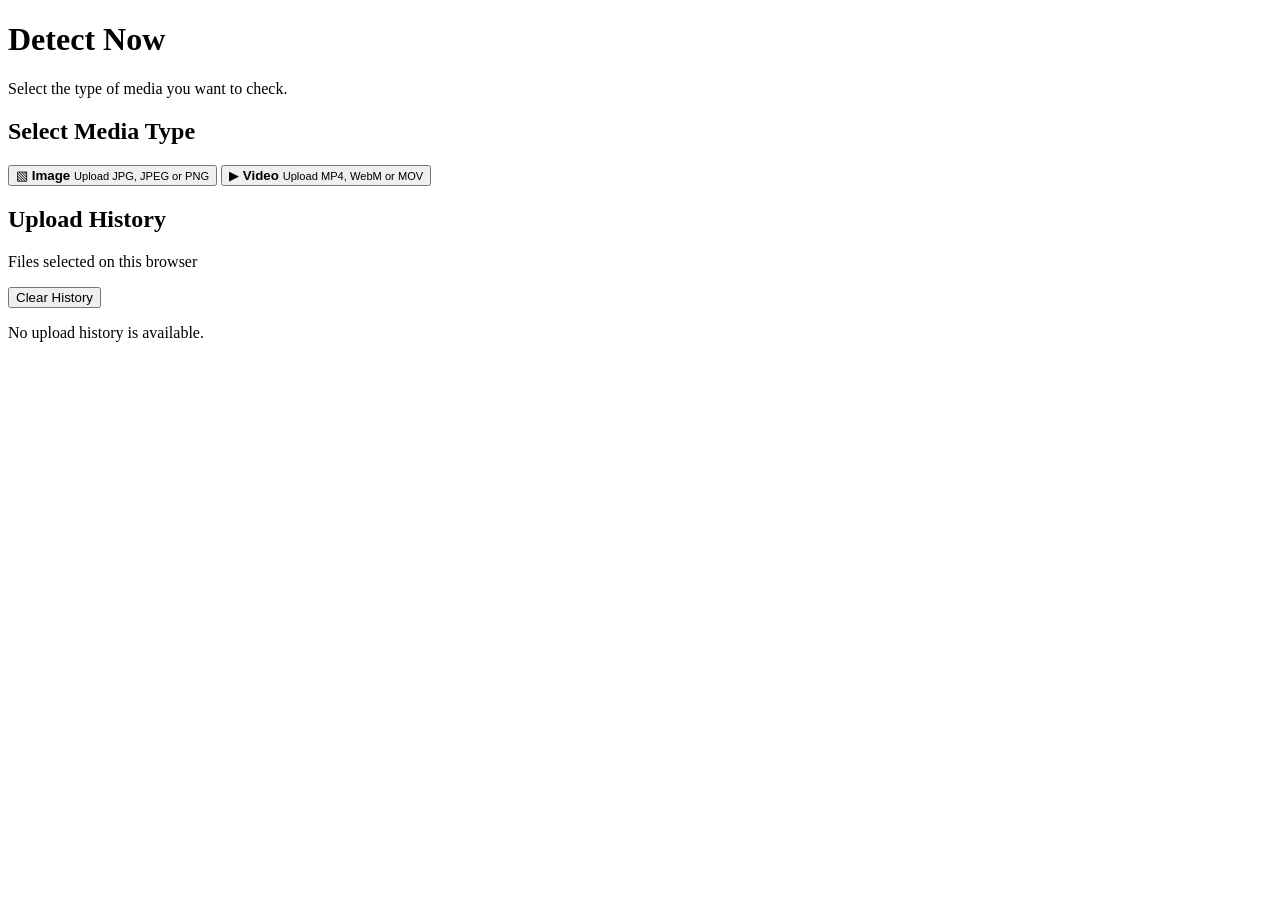
==== index.html @ 7d1cf1dc "Add files via upload for the starting of the project, these will be start line, keep adding and cust" ====
<!DOCTYPE html>
<html lang="en">

<head>

    <meta charset="UTF-8">

    <meta
        name="viewport"
        content="width=device-width, initial-scale=1.0"
    >

    <title>Detect Now</title>

    <link
        rel="stylesheet"
        href="../static/style.css"
    >

</head>

<body>

    <main class="container">

        <header>

            <h1>Detect Now</h1>

            <p>
                Select the type of media you want to check.
            </p>

        </header>


        <!-- First page: media selection -->
        <section
            id="media-selection-page"
            class="upload-card"
        >

            <h2>Select Media Type</h2>

            <div class="media-selection">

                <button
                    type="button"
                    id="select-image-button"
                    class="media-button"
                >

                    <span class="media-icon">▧</span>

                    <strong>Image</strong>

                    <small>
                        Upload JPG, JPEG or PNG
                    </small>

                </button>


                <button
                    type="button"
                    id="select-video-button"
                    class="media-button"
                >

                    <span class="media-icon">▶</span>

                    <strong>Video</strong>

                    <small>
                        Upload MP4, WebM or MOV
                    </small>

                </button>

            </div>

        </section>


        <!-- Second page: file upload -->
        <section
            id="upload-page"
            class="upload-card"
            hidden
        >

            <div class="upload-heading">

                <button
                    type="button"
                    id="back-button"
                    class="back-button"
                >
                    ← Back
                </button>

                <div>

                    <h2 id="upload-heading">
                        Upload Image
                    </h2>

                    <p id="upload-description">
                        Select an image from your device.
                    </p>

                </div>

            </div>


            <!-- File input -->
            <label
                class="upload-box"
                for="media-input"
            >

                <span id="upload-text">
                    Choose a file
                </span>

                <small id="file-information">
                    Select a supported file
                </small>

                <input
                    type="file"
                    id="media-input"
                >

            </label>


            <!-- Image preview -->
            <div
                id="image-preview-section"
                class="preview-section"
                hidden
            >

                <img
                    id="image-preview"
                    alt="Selected image preview"
                >

                <p id="image-file-name"></p>

            </div>


            <!-- Video preview -->
            <div
                id="video-preview-section"
                class="preview-section"
                hidden
            >

                <video
                    id="video-preview"
                    controls
                ></video>

                <p id="video-file-name"></p>

            </div>


            <!-- Maintenance message -->
            <div
                id="maintenance-message"
                class="maintenance-message"
                hidden
            >

                <h2>Under Maintenance</h2>

                <p>
                    Your file was uploaded successfully.
                    The deepfake detection service is currently
                    under maintenance. Please try again later.
                </p>

            </div>


            <!-- Upload again -->
            <button
                type="button"
                id="upload-again-button"
                class="upload-again-button"
                hidden
            >
                Upload Another File
            </button>

        </section>


        <!-- Upload history -->
        <section class="history-card">

            <div class="history-heading">

                <div>

                    <h2>Upload History</h2>

                    <p>
                        Files selected on this browser
                    </p>

                </div>

                <button
                    type="button"
                    id="clear-history-button"
                    class="clear-history-button"
                >
                    Clear History
                </button>

            </div>


            <div id="history-list">

                <p
                    id="empty-history-message"
                    class="empty-history-message"
                >
                    No upload history is available.
                </p>

            </div>

        </section>

    </main>


    <script src="../static/app.js"></script>

</body>

</html>
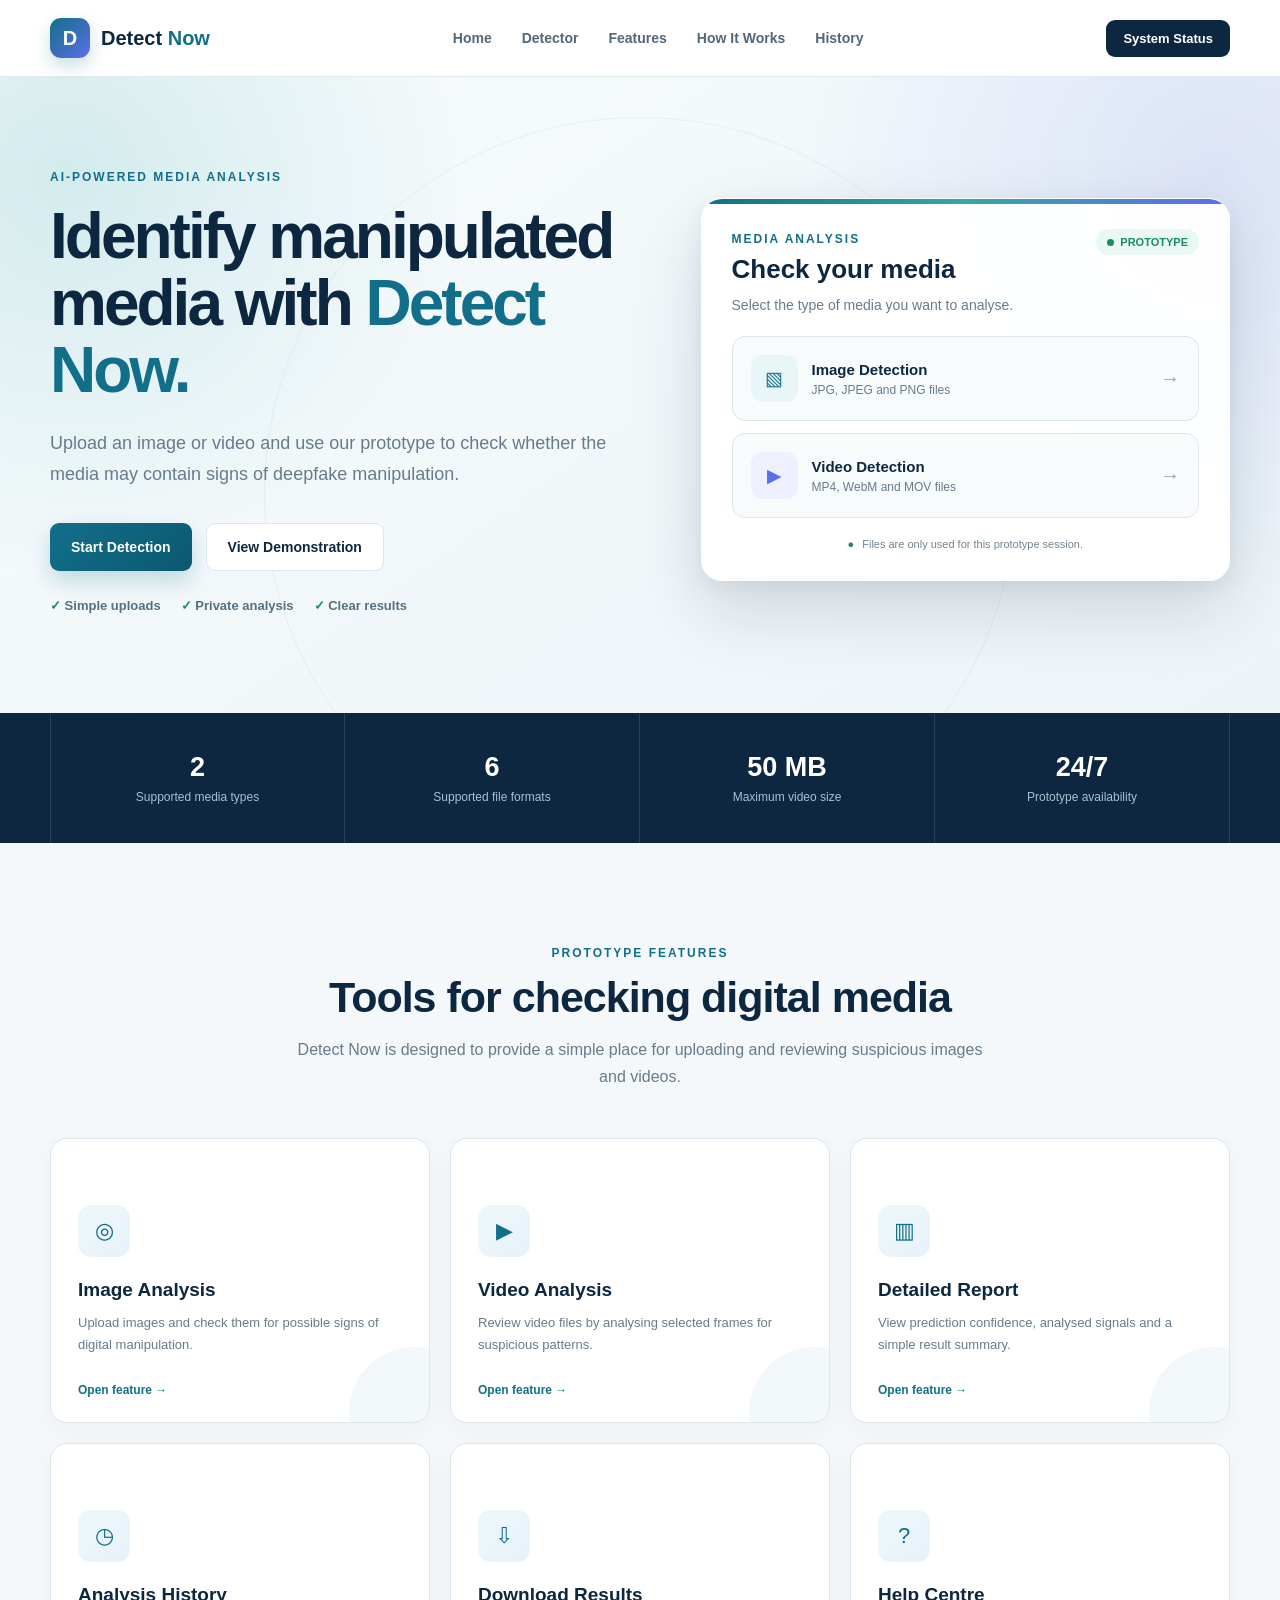
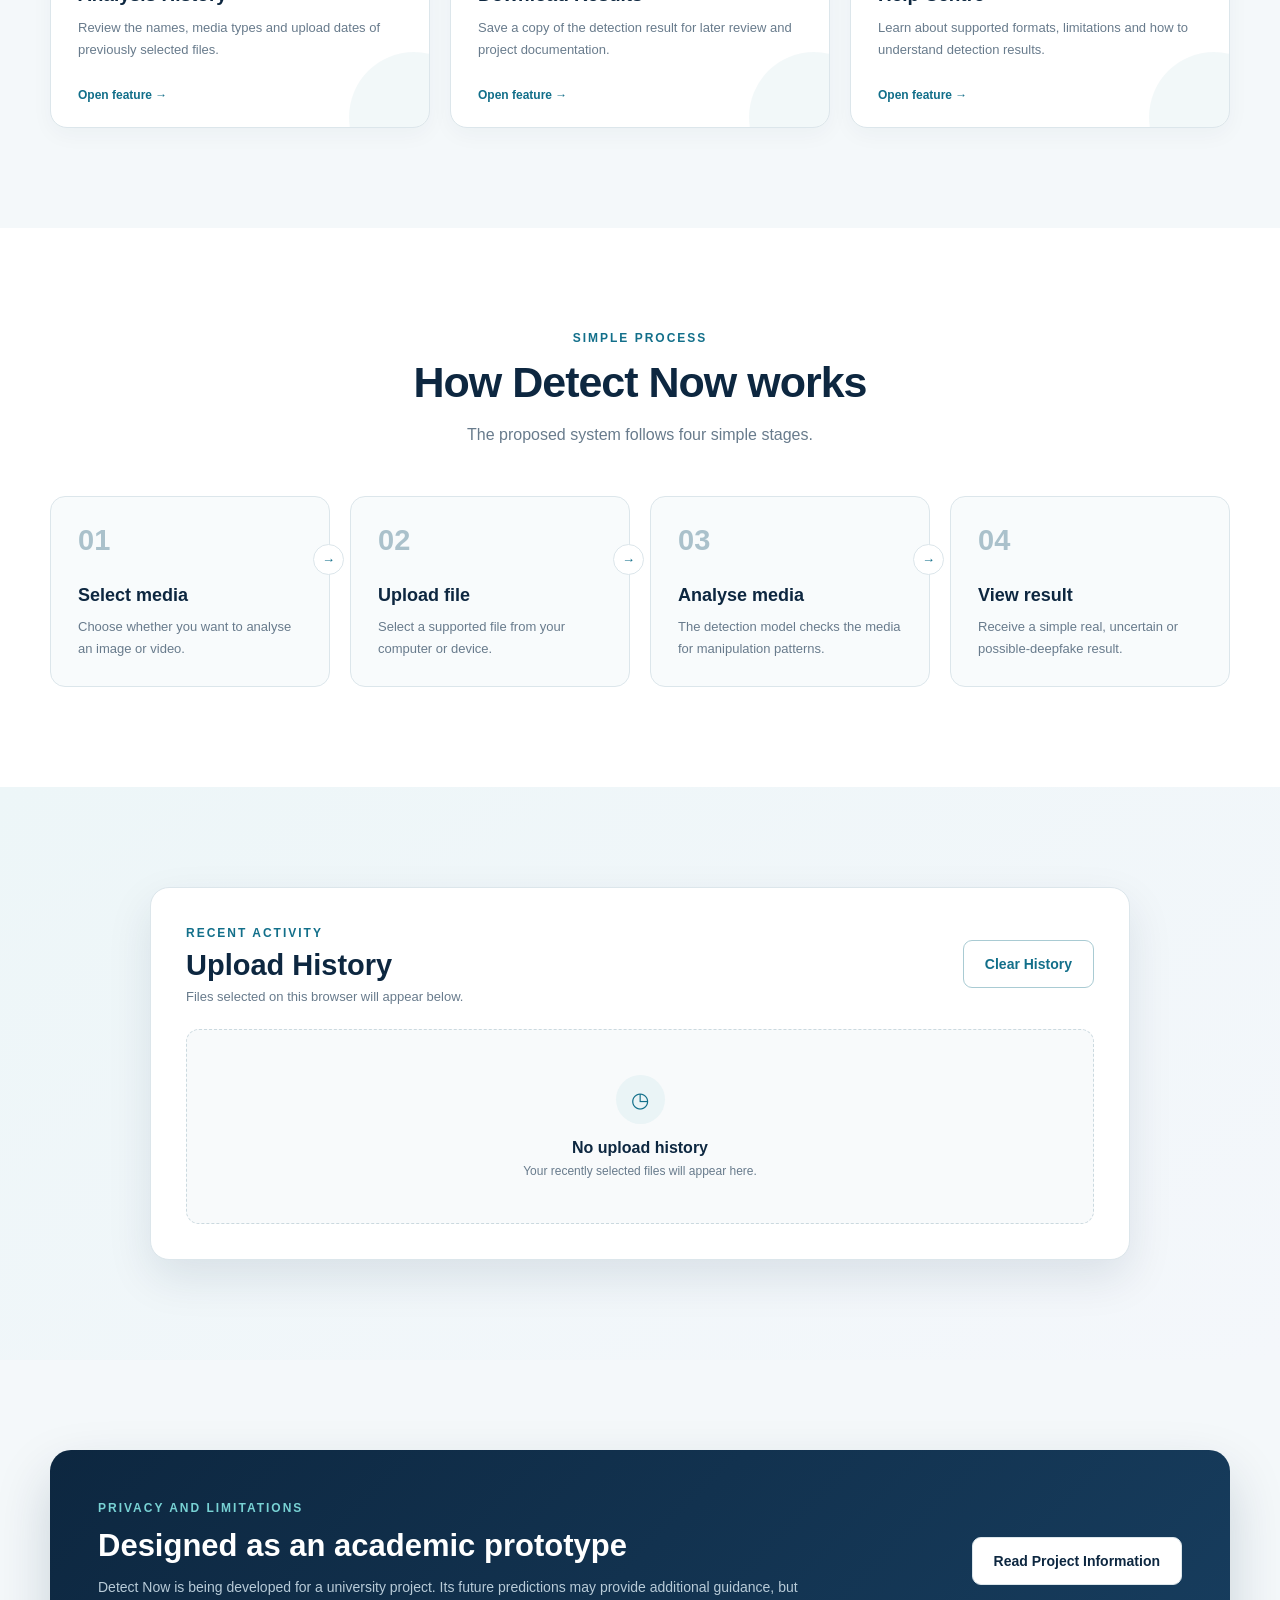
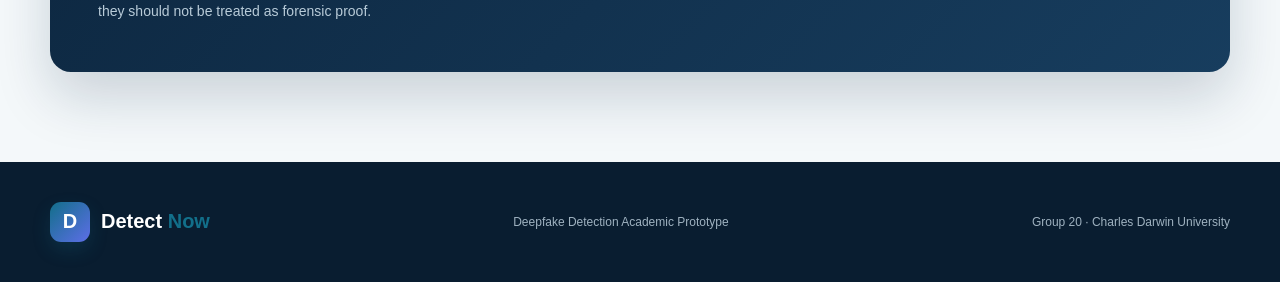
==== commit fed242ad: "Prepare frontend for GitHub Pages" ====
--- a/index.html
+++ b/index.html
@@ -1,250 +1,829 @@
-<!DOCTYPE html>
-<html lang="en">
-
-<head>
-
-    <meta charset="UTF-8">
-
-    <meta
-        name="viewport"
-        content="width=device-width, initial-scale=1.0"
-    >
-
-    <title>Detect Now</title>
-
-    <link
-        rel="stylesheet"
-        href="../static/style.css"
-    >
-
-</head>
-
-<body>
-
-    <main class="container">
-
-        <header>
-
-            <h1>Detect Now</h1>
-
-            <p>
-                Select the type of media you want to check.
-            </p>
-
-        </header>
-
-
-        <!-- First page: media selection -->
-        <section
-            id="media-selection-page"
-            class="upload-card"
-        >
-
-            <h2>Select Media Type</h2>
-
-            <div class="media-selection">
-
-                <button
-                    type="button"
-                    id="select-image-button"
-                    class="media-button"
-                >
-
-                    <span class="media-icon">▧</span>
-
-                    <strong>Image</strong>
-
-                    <small>
-                        Upload JPG, JPEG or PNG
-                    </small>
-
-                </button>
-
-
-                <button
-                    type="button"
-                    id="select-video-button"
-                    class="media-button"
-                >
-
-                    <span class="media-icon">▶</span>
-
-                    <strong>Video</strong>
-
-                    <small>
-                        Upload MP4, WebM or MOV
-                    </small>
-
-                </button>
-
-            </div>
-
-        </section>
-
-
-        <!-- Second page: file upload -->
-        <section
-            id="upload-page"
-            class="upload-card"
-            hidden
-        >
-
-            <div class="upload-heading">
-
-                <button
-                    type="button"
-                    id="back-button"
-                    class="back-button"
-                >
-                    ← Back
-                </button>
-
-                <div>
-
-                    <h2 id="upload-heading">
-                        Upload Image
-                    </h2>
-
-                    <p id="upload-description">
-                        Select an image from your device.
-                    </p>
-
-                </div>
-
-            </div>
-
-
-            <!-- File input -->
-            <label
-                class="upload-box"
-                for="media-input"
-            >
-
-                <span id="upload-text">
-                    Choose a file
-                </span>
-
-                <small id="file-information">
-                    Select a supported file
-                </small>
-
-                <input
-                    type="file"
-                    id="media-input"
-                >
-
-            </label>
-
-
-            <!-- Image preview -->
-            <div
-                id="image-preview-section"
-                class="preview-section"
-                hidden
-            >
-
-                <img
-                    id="image-preview"
-                    alt="Selected image preview"
-                >
-
-                <p id="image-file-name"></p>
-
-            </div>
-
-
-            <!-- Video preview -->
-            <div
-                id="video-preview-section"
-                class="preview-section"
-                hidden
-            >
-
-                <video
-                    id="video-preview"
-                    controls
-                ></video>
-
-                <p id="video-file-name"></p>
-
-            </div>
-
-
-            <!-- Maintenance message -->
-            <div
-                id="maintenance-message"
-                class="maintenance-message"
-                hidden
-            >
-
-                <h2>Under Maintenance</h2>
-
-                <p>
-                    Your file was uploaded successfully.
-                    The deepfake detection service is currently
-                    under maintenance. Please try again later.
-                </p>
-
-            </div>
-
-
-            <!-- Upload again -->
-            <button
-                type="button"
-                id="upload-again-button"
-                class="upload-again-button"
-                hidden
-            >
-                Upload Another File
-            </button>
-
-        </section>
-
-
-        <!-- Upload history -->
-        <section class="history-card">
-
-            <div class="history-heading">
-
-                <div>
-
-                    <h2>Upload History</h2>
-
-                    <p>
-                        Files selected on this browser
-                    </p>
-
-                </div>
-
-                <button
-                    type="button"
-                    id="clear-history-button"
-                    class="clear-history-button"
-                >
-                    Clear History
-                </button>
-
-            </div>
-
-
-            <div id="history-list">
-
-                <p
-                    id="empty-history-message"
-                    class="empty-history-message"
-                >
-                    No upload history is available.
-                </p>
-
-            </div>
-
-        </section>
-
-    </main>
-
-
-    <script src="../static/app.js"></script>
-
-</body>
-
+<!DOCTYPE html>
+<html lang="en">
+
+<head>
+
+    <meta charset="UTF-8">
+
+    <meta
+        name="viewport"
+        content="width=device-width, initial-scale=1.0"
+    >
+
+    <title>Detect Now - Deepfake Detection</title>
+
+    <link
+        rel="stylesheet"
+        href="static/style.css"
+    >
+
+</head>
+
+<body>
+
+   
+    <nav class="navbar">
+
+        <div class="nav-container">
+
+            <a href="#" class="logo">
+
+                <span class="logo-icon">D</span>
+
+                <span>
+                    Detect <strong>Now</strong>
+                </span>
+
+            </a>
+
+
+            <div class="nav-links">
+
+                <a href="#home">Home</a>
+
+                <a href="#detector">Detector</a>
+
+                <a href="#features">Features</a>
+
+                <a href="#how-it-works">How It Works</a>
+
+                <a href="#history">History</a>
+
+            </div>
+
+
+            <button
+                type="button"
+                class="nav-button maintenance-trigger"
+            >
+                System Status
+            </button>
+
+        </div>
+
+    </nav>
+
+
+   
+    <main id="home">
+
+        <section class="hero-section">
+
+            <div class="hero-content">
+
+                <div class="hero-text">
+
+                    <span class="hero-label">
+                        AI-POWERED MEDIA ANALYSIS
+                    </span>
+
+                    <h1>
+                        Identify manipulated
+                        media with
+                        <span>Detect Now.</span>
+                    </h1>
+
+                    <p>
+                        Upload an image or video and use our
+                        prototype to check whether the media may
+                        contain signs of deepfake manipulation.
+                    </p>
+
+
+                    <div class="hero-buttons">
+
+                        <a
+                            href="#detector"
+                            class="primary-button"
+                        >
+                            Start Detection
+                        </a>
+
+                        <button
+                            type="button"
+                            class="secondary-button maintenance-trigger"
+                        >
+                            View Demonstration
+                        </button>
+
+                    </div>
+
+
+                    <div class="hero-points">
+
+                        <span>✓ Simple uploads</span>
+
+                        <span>✓ Private analysis</span>
+
+                        <span>✓ Clear results</span>
+
+                    </div>
+
+                </div>
+
+
+              
+                <div
+                    id="detector"
+                    class="detector-card"
+                >
+
+                    <div class="card-heading">
+
+                        <div>
+
+                            <span class="section-label">
+                                MEDIA ANALYSIS
+                            </span>
+
+                            <h2>Check your media</h2>
+
+                        </div>
+
+                        <span class="status-badge">
+                            Prototype
+                        </span>
+
+                    </div>
+
+
+                    <p class="card-description">
+                        Select the type of media you want to analyse.
+                    </p>
+
+
+                   
+                    <div
+                        id="media-selection"
+                        class="media-selection"
+                    >
+
+                        <button
+                            type="button"
+                            id="select-image-button"
+                            class="media-button"
+                        >
+
+                            <span class="media-icon image-icon">
+                                ▧
+                            </span>
+
+                            <span class="media-details">
+
+                                <strong>Image Detection</strong>
+
+                                <small>
+                                    JPG, JPEG and PNG files
+                                </small>
+
+                            </span>
+
+                            <span class="media-arrow">→</span>
+
+                        </button>
+
+
+                        <button
+                            type="button"
+                            id="select-video-button"
+                            class="media-button"
+                        >
+
+                            <span class="media-icon video-icon">
+                                ▶
+                            </span>
+
+                            <span class="media-details">
+
+                                <strong>Video Detection</strong>
+
+                                <small>
+                                    MP4, WebM and MOV files
+                                </small>
+
+                            </span>
+
+                            <span class="media-arrow">→</span>
+
+                        </button>
+
+                    </div>
+
+
+                   
+                    <div
+                        id="upload-area"
+                        class="upload-area"
+                        hidden
+                    >
+
+                        <button
+                            type="button"
+                            id="back-button"
+                            class="back-button"
+                        >
+                            ← Change media type
+                        </button>
+
+
+                        <div class="selected-type-heading">
+
+                            <span
+                                id="selected-type-icon"
+                                class="selected-type-icon"
+                            >
+                                ▧
+                            </span>
+
+                            <div>
+
+                                <h3 id="upload-heading">
+                                    Upload Image
+                                </h3>
+
+                                <p id="upload-description">
+                                    Select an image from your device.
+                                </p>
+
+                            </div>
+
+                        </div>
+
+
+                        <label
+                            for="media-input"
+                            class="upload-box"
+                        >
+
+                            <span class="upload-cloud">↑</span>
+
+                            <strong id="upload-text">
+                                Choose an image
+                            </strong>
+
+                            <span>
+                                Click to browse your device
+                            </span>
+
+                            <small id="file-information">
+                                JPG, JPEG or PNG · Maximum 8 MB
+                            </small>
+
+                            <input
+                                type="file"
+                                id="media-input"
+                            >
+
+                        </label>
+
+
+ 
+                        <div
+                            id="image-preview-section"
+                            class="preview-section"
+                            hidden
+                        >
+
+                            <img
+                                id="image-preview"
+                                alt="Selected image"
+                            >
+
+                            <div class="preview-information">
+
+                                <strong id="image-file-name"></strong>
+
+                                <span>Image ready for analysis</span>
+
+                            </div>
+
+                        </div>
+
+
+                      
+                        <div
+                            id="video-preview-section"
+                            class="preview-section"
+                            hidden
+                        >
+
+                            <video
+                                id="video-preview"
+                                controls
+                            ></video>
+
+                            <div class="preview-information">
+
+                                <strong id="video-file-name"></strong>
+
+                                <span>Video ready for analysis</span>
+
+                            </div>
+
+                        </div>
+
+
+                        
+                        <div
+                            id="maintenance-message"
+                            class="maintenance-message"
+                            hidden
+                        >
+
+                            <span class="maintenance-icon">!</span>
+
+                            <div>
+
+                                <h3>Detection Under Maintenance</h3>
+
+                                <p>
+                                    Your file was uploaded successfully,
+                                    but the detection model is currently
+                                    being developed. Please try again later.
+                                </p>
+
+                            </div>
+
+                        </div>
+
+
+                        <button
+                            type="button"
+                            id="upload-again-button"
+                            class="full-button"
+                            hidden
+                        >
+                            Upload Another File
+                        </button>
+
+                    </div>
+
+
+                    <div class="security-message">
+
+                        <span>●</span>
+
+                        Files are only used for this prototype session.
+
+                    </div>
+
+                </div>
+
+            </div>
+
+        </section>
+
+
+       
+        <section class="statistics-section">
+
+            <div class="statistics-container">
+
+                <div class="statistic">
+
+                    <strong>2</strong>
+
+                    <span>Supported media types</span>
+
+                </div>
+
+                <div class="statistic">
+
+                    <strong>6</strong>
+
+                    <span>Supported file formats</span>
+
+                </div>
+
+                <div class="statistic">
+
+                    <strong>50 MB</strong>
+
+                    <span>Maximum video size</span>
+
+                </div>
+
+                <div class="statistic">
+
+                    <strong>24/7</strong>
+
+                    <span>Prototype availability</span>
+
+                </div>
+
+            </div>
+
+        </section>
+
+
+        
+        <section
+            id="features"
+            class="content-section"
+        >
+
+            <div class="section-heading">
+
+                <span class="section-label">
+                    PROTOTYPE FEATURES
+                </span>
+
+                <h2>Tools for checking digital media</h2>
+
+                <p>
+                    Detect Now is designed to provide a simple
+                    place for uploading and reviewing suspicious
+                    images and videos.
+                </p>
+
+            </div>
+
+
+            <div class="features-grid">
+
+                <button
+                    type="button"
+                    class="feature-card maintenance-trigger"
+                >
+
+                    <span class="feature-icon">◎</span>
+
+                    <h3>Image Analysis</h3>
+
+                    <p>
+                        Upload images and check them for possible
+                        signs of digital manipulation.
+                    </p>
+
+                    <span class="feature-link">
+                        Open feature →
+                    </span>
+
+                </button>
+
+
+                <button
+                    type="button"
+                    class="feature-card maintenance-trigger"
+                >
+
+                    <span class="feature-icon">▶</span>
+
+                    <h3>Video Analysis</h3>
+
+                    <p>
+                        Review video files by analysing selected
+                        frames for suspicious patterns.
+                    </p>
+
+                    <span class="feature-link">
+                        Open feature →
+                    </span>
+
+                </button>
+
+
+                <button
+                    type="button"
+                    class="feature-card maintenance-trigger"
+                >
+
+                    <span class="feature-icon">▥</span>
+
+                    <h3>Detailed Report</h3>
+
+                    <p>
+                        View prediction confidence, analysed
+                        signals and a simple result summary.
+                    </p>
+
+                    <span class="feature-link">
+                        Open feature →
+                    </span>
+
+                </button>
+
+
+                <button
+                    type="button"
+                    class="feature-card maintenance-trigger"
+                >
+
+                    <span class="feature-icon">◷</span>
+
+                    <h3>Analysis History</h3>
+
+                    <p>
+                        Review the names, media types and upload
+                        dates of previously selected files.
+                    </p>
+
+                    <span class="feature-link">
+                        Open feature →
+                    </span>
+
+                </button>
+
+
+                <button
+                    type="button"
+                    class="feature-card maintenance-trigger"
+                >
+
+                    <span class="feature-icon">⇩</span>
+
+                    <h3>Download Results</h3>
+
+                    <p>
+                        Save a copy of the detection result for
+                        later review and project documentation.
+                    </p>
+
+                    <span class="feature-link">
+                        Open feature →
+                    </span>
+
+                </button>
+
+
+                <button
+                    type="button"
+                    class="feature-card maintenance-trigger"
+                >
+
+                    <span class="feature-icon">?</span>
+
+                    <h3>Help Centre</h3>
+
+                    <p>
+                        Learn about supported formats, limitations
+                        and how to understand detection results.
+                    </p>
+
+                    <span class="feature-link">
+                        Open feature →
+                    </span>
+
+                </button>
+
+            </div>
+
+        </section>
+
+
+    
+        <section
+            id="how-it-works"
+            class="how-section"
+        >
+
+            <div class="section-heading">
+
+                <span class="section-label">
+                    SIMPLE PROCESS
+                </span>
+
+                <h2>How Detect Now works</h2>
+
+                <p>
+                    The proposed system follows four simple stages.
+                </p>
+
+            </div>
+
+
+            <div class="steps-grid">
+
+                <div class="step-card">
+
+                    <span class="step-number">01</span>
+
+                    <h3>Select media</h3>
+
+                    <p>
+                        Choose whether you want to analyse
+                        an image or video.
+                    </p>
+
+                </div>
+
+
+                <div class="step-card">
+
+                    <span class="step-number">02</span>
+
+                    <h3>Upload file</h3>
+
+                    <p>
+                        Select a supported file from your
+                        computer or device.
+                    </p>
+
+                </div>
+
+
+                <div class="step-card">
+
+                    <span class="step-number">03</span>
+
+                    <h3>Analyse media</h3>
+
+                    <p>
+                        The detection model checks the media
+                        for manipulation patterns.
+                    </p>
+
+                </div>
+
+
+                <div class="step-card">
+
+                    <span class="step-number">04</span>
+
+                    <h3>View result</h3>
+
+                    <p>
+                        Receive a simple real, uncertain or
+                        possible-deepfake result.
+                    </p>
+
+                </div>
+
+            </div>
+
+        </section>
+
+
+
+        <section
+            id="history"
+            class="content-section history-section"
+        >
+
+            <div class="history-card">
+
+                <div class="history-heading">
+
+                    <div>
+
+                        <span class="section-label">
+                            RECENT ACTIVITY
+                        </span>
+
+                        <h2>Upload History</h2>
+
+                        <p>
+                            Files selected on this browser
+                            will appear below.
+                        </p>
+
+                    </div>
+
+
+                    <button
+                        type="button"
+                        id="clear-history-button"
+                        class="outline-button"
+                    >
+                        Clear History
+                    </button>
+
+                </div>
+
+
+                <div id="history-list">
+
+                    <div class="empty-history-message">
+
+                        <span>◷</span>
+
+                        <h3>No upload history</h3>
+
+                        <p>
+                            Your recently selected files will
+                            appear here.
+                        </p>
+
+                    </div>
+
+                </div>
+
+            </div>
+
+        </section>
+
+
+        <!-- Privacy section -->
+        <section class="privacy-section">
+
+            <div>
+
+                <span class="section-label">
+                    PRIVACY AND LIMITATIONS
+                </span>
+
+                <h2>Designed as an academic prototype</h2>
+
+                <p>
+                    Detect Now is being developed for a university
+                    project. Its future predictions may provide
+                    additional guidance, but they should not be
+                    treated as forensic proof.
+                </p>
+
+            </div>
+
+
+            <button
+                type="button"
+                class="secondary-button maintenance-trigger"
+            >
+                Read Project Information
+            </button>
+
+        </section>
+
+    </main>
+
+
+    
+    <footer>
+
+        <div class="footer-container">
+
+            <a href="#" class="logo footer-logo">
+
+                <span class="logo-icon">D</span>
+
+                <span>
+                    Detect <strong>Now</strong>
+                </span>
+
+            </a>
+
+
+            <p>
+                Deepfake Detection Academic Prototype
+            </p>
+
+
+            <p>
+                Group 20 · Charles Darwin University
+            </p>
+
+        </div>
+
+    </footer>
+
+
+    
+    <div
+        id="maintenance-modal"
+        class="modal"
+        hidden
+    >
+
+        <div class="modal-background"></div>
+
+
+        <div class="modal-content">
+
+            <button
+                type="button"
+                id="close-modal-button"
+                class="close-modal-button"
+                aria-label="Close"
+            >
+                ×
+            </button>
+
+
+            <span class="modal-icon">⚙</span>
+
+            <h2>Feature Under Maintenance</h2>
+
+            <p>
+                This function is included in the Detect Now
+                prototype design, but it is not available yet.
+                It will be completed in upcoming days.
+            </p>
+
+
+            <button
+                type="button"
+                id="modal-confirm-button"
+                class="full-button"
+            >
+                Understood
+            </button>
+
+        </div>
+
+    </div>
+
+
+    <script src="static/app.js"></script>
+
+</body>
+
 </html>
--- a/static/style.css
+++ b/static/style.css
@@ -0,0 +1,1465 @@
+
+
+:root {
+    --navy: #0d2740;
+    --navy-light: #173d5e;
+    --blue: #126f8a;
+    --blue-dark: #0b5870;
+    --cyan: #35a6aa;
+    --purple: #5d6ee7;
+    --page-background: #f4f8fa;
+    --white: #ffffff;
+    --text: #26394a;
+    --muted: #687b8c;
+    --border: #dce6eb;
+    --light-blue: #edf8fa;
+    --warning: #e7a614;
+    --warning-background: #fff7dc;
+    --success: #1a8c65;
+    --shadow: 0 18px 45px rgba(13, 39, 64, 0.10);
+}
+
+
+
+[hidden] {
+    display: none !important;
+}
+
+
+
+* {
+    box-sizing: border-box;
+}
+
+
+
+html {
+    scroll-behavior: smooth;
+}
+
+
+
+body {
+    margin: 0;
+    min-height: 100vh;
+    background-color: var(--page-background);
+    color: var(--text);
+    font-family: Arial, Helvetica, sans-serif;
+}
+
+
+
+button,
+input {
+    font-family: inherit;
+}
+
+
+
+
+.navbar {
+    position: sticky;
+    top: 0;
+    z-index: 100;
+    background-color: rgba(255, 255, 255, 0.92);
+    border-bottom: 1px solid rgba(220, 230, 235, 0.9);
+    backdrop-filter: blur(15px);
+}
+
+
+.nav-container {
+    display: flex;
+    width: min(1180px, calc(100% - 40px));
+    min-height: 76px;
+    margin: 0 auto;
+    align-items: center;
+    justify-content: space-between;
+    gap: 30px;
+}
+
+
+.logo {
+    display: flex;
+    align-items: center;
+    gap: 11px;
+    color: var(--navy);
+    font-size: 20px;
+    font-weight: 700;
+    text-decoration: none;
+}
+
+
+.logo strong {
+    color: var(--blue);
+}
+
+
+.logo-icon {
+    display: grid;
+    width: 40px;
+    height: 40px;
+    place-items: center;
+    background: linear-gradient(
+        135deg,
+        var(--blue),
+        var(--purple)
+    );
+    color: white;
+    border-radius: 11px;
+    box-shadow: 0 8px 18px rgba(18, 111, 138, 0.22);
+}
+
+
+.nav-links {
+    display: flex;
+    align-items: center;
+    gap: 30px;
+}
+
+
+.nav-links a {
+    position: relative;
+    padding: 28px 0;
+    color: #526777;
+    font-size: 14px;
+    font-weight: 600;
+    text-decoration: none;
+}
+
+
+.nav-links a::after {
+    position: absolute;
+    right: 0;
+    bottom: 20px;
+    left: 0;
+    height: 2px;
+    content: "";
+    background-color: var(--blue);
+    transform: scaleX(0);
+    transition: transform 0.2s ease;
+}
+
+
+.nav-links a:hover {
+    color: var(--blue);
+}
+
+
+.nav-links a:hover::after {
+    transform: scaleX(1);
+}
+
+
+.nav-button {
+    padding: 11px 17px;
+    background-color: var(--navy);
+    color: white;
+    border: none;
+    border-radius: 9px;
+    font-size: 13px;
+    font-weight: bold;
+    cursor: pointer;
+    transition:
+        background-color 0.2s ease,
+        transform 0.2s ease;
+}
+
+
+.nav-button:hover {
+    background-color: var(--blue);
+    transform: translateY(-2px);
+}
+
+
+
+
+.hero-section {
+    position: relative;
+    overflow: hidden;
+    padding: 90px 0 100px;
+    background:
+        radial-gradient(
+            circle at 5% 15%,
+            rgba(53, 166, 170, 0.18),
+            transparent 30%
+        ),
+        radial-gradient(
+            circle at 95% 15%,
+            rgba(93, 110, 231, 0.14),
+            transparent 32%
+        ),
+        linear-gradient(
+            145deg,
+            #f7fbfc,
+            #edf4f8
+        );
+}
+
+
+.hero-section::before {
+    position: absolute;
+    top: 40px;
+    left: 50%;
+    width: 750px;
+    height: 750px;
+    content: "";
+    border: 1px solid rgba(18, 111, 138, 0.07);
+    border-radius: 50%;
+    transform: translateX(-50%);
+}
+
+
+.hero-content {
+    position: relative;
+    display: grid;
+    width: min(1180px, calc(100% - 40px));
+    margin: 0 auto;
+    grid-template-columns: 1fr 0.92fr;
+    align-items: center;
+    gap: 75px;
+}
+
+
+.hero-label,
+.section-label {
+    display: inline-block;
+    color: var(--blue);
+    font-size: 12px;
+    font-weight: 800;
+    letter-spacing: 2px;
+}
+
+
+.hero-text h1 {
+    max-width: 680px;
+    margin: 18px 0 23px;
+    color: var(--navy);
+    font-size: clamp(48px, 5vw, 72px);
+    line-height: 1.05;
+    letter-spacing: -3px;
+}
+
+
+.hero-text h1 span {
+    color: var(--blue);
+}
+
+
+.hero-text > p {
+    max-width: 600px;
+    margin: 0;
+    color: var(--muted);
+    font-size: 18px;
+    line-height: 1.75;
+}
+
+
+.hero-buttons {
+    display: flex;
+    margin-top: 32px;
+    gap: 14px;
+}
+
+
+.primary-button,
+.secondary-button,
+.full-button,
+.outline-button {
+    display: inline-flex;
+    min-height: 48px;
+    padding: 12px 21px;
+    align-items: center;
+    justify-content: center;
+    border-radius: 9px;
+    font-size: 14px;
+    font-weight: 700;
+    text-decoration: none;
+    cursor: pointer;
+    transition:
+        transform 0.2s ease,
+        box-shadow 0.2s ease,
+        background-color 0.2s ease;
+}
+
+
+.primary-button,
+.full-button {
+    background: linear-gradient(
+        135deg,
+        var(--blue),
+        var(--blue-dark)
+    );
+    color: white;
+    border: none;
+    box-shadow: 0 10px 22px rgba(18, 111, 138, 0.23);
+}
+
+
+.primary-button:hover,
+.full-button:hover {
+    box-shadow: 0 14px 28px rgba(18, 111, 138, 0.28);
+    transform: translateY(-2px);
+}
+
+
+.secondary-button {
+    background-color: white;
+    color: var(--navy);
+    border: 1px solid var(--border);
+}
+
+
+.secondary-button:hover {
+    border-color: var(--blue);
+    color: var(--blue);
+    transform: translateY(-2px);
+}
+
+
+.hero-points {
+    display: flex;
+    flex-wrap: wrap;
+    margin-top: 27px;
+    gap: 20px;
+    color: #547080;
+    font-size: 13px;
+    font-weight: 600;
+}
+
+
+.hero-points span::first-letter {
+    color: var(--success);
+}
+
+
+
+
+.detector-card {
+    position: relative;
+    padding: 30px;
+    overflow: hidden;
+    background-color: rgba(255, 255, 255, 0.96);
+    border: 1px solid rgba(255, 255, 255, 0.9);
+    border-radius: 21px;
+    box-shadow:
+        0 28px 70px rgba(13, 39, 64, 0.15),
+        0 7px 20px rgba(13, 39, 64, 0.06);
+}
+
+
+.detector-card::before {
+    position: absolute;
+    top: 0;
+    left: 0;
+    width: 100%;
+    height: 5px;
+    content: "";
+    background: linear-gradient(
+        90deg,
+        var(--blue),
+        var(--cyan),
+        var(--purple)
+    );
+}
+
+
+.card-heading {
+    display: flex;
+    align-items: flex-start;
+    justify-content: space-between;
+    gap: 15px;
+}
+
+
+.card-heading h2 {
+    margin: 7px 0 0;
+    color: var(--navy);
+    font-size: 26px;
+}
+
+
+.status-badge {
+    display: inline-flex;
+    padding: 7px 11px;
+    align-items: center;
+    gap: 6px;
+    background-color: #e9f8f2;
+    color: var(--success);
+    border-radius: 30px;
+    font-size: 11px;
+    font-weight: 800;
+    text-transform: uppercase;
+}
+
+
+.status-badge::before {
+    width: 7px;
+    height: 7px;
+    content: "";
+    background-color: var(--success);
+    border-radius: 50%;
+}
+
+
+.card-description {
+    margin: 12px 0 23px;
+    color: var(--muted);
+    font-size: 14px;
+}
+
+
+
+.media-selection {
+    display: grid;
+    grid-template-columns: 1fr;
+    gap: 12px;
+}
+
+
+.media-button {
+    display: flex;
+    width: 100%;
+    padding: 18px;
+    align-items: center;
+    gap: 14px;
+    background-color: #f8fbfc;
+    color: var(--text);
+    border: 1px solid var(--border);
+    border-radius: 13px;
+    text-align: left;
+    cursor: pointer;
+    transition:
+        border-color 0.2s ease,
+        transform 0.2s ease,
+        box-shadow 0.2s ease;
+}
+
+
+.media-button:hover {
+    border-color: var(--blue);
+    box-shadow: 0 9px 22px rgba(18, 111, 138, 0.10);
+    transform: translateY(-2px);
+}
+
+
+.media-icon {
+    display: grid;
+    width: 47px;
+    height: 47px;
+    flex-shrink: 0;
+    place-items: center;
+    border-radius: 12px;
+    font-size: 19px;
+}
+
+
+.image-icon {
+    background-color: #e8f6f8;
+    color: var(--blue);
+}
+
+
+.video-icon {
+    background-color: #eff0ff;
+    color: var(--purple);
+}
+
+
+.media-details {
+    display: flex;
+    flex: 1;
+    flex-direction: column;
+    gap: 5px;
+}
+
+
+.media-details strong {
+    color: var(--navy);
+    font-size: 15px;
+}
+
+
+.media-details small {
+    color: var(--muted);
+    font-size: 12px;
+}
+
+
+.media-arrow {
+    color: #93a3af;
+    font-size: 20px;
+    transition: transform 0.2s ease;
+}
+
+
+.media-button:hover .media-arrow {
+    color: var(--blue);
+    transform: translateX(4px);
+}
+
+
+/* Security message */
+.security-message {
+    display: flex;
+    margin-top: 20px;
+    align-items: center;
+    justify-content: center;
+    gap: 8px;
+    color: #718391;
+    font-size: 11px;
+}
+
+
+.security-message span {
+    color: var(--success);
+}
+
+
+
+
+.upload-area {
+    animation: fade-up 0.35s ease;
+}
+
+
+.back-button {
+    margin-bottom: 20px;
+    padding: 0;
+    background: none;
+    color: var(--blue);
+    border: none;
+    font-size: 13px;
+    font-weight: 700;
+    cursor: pointer;
+}
+
+
+.back-button:hover {
+    text-decoration: underline;
+}
+
+
+.selected-type-heading {
+    display: flex;
+    margin-bottom: 18px;
+    align-items: center;
+    gap: 13px;
+}
+
+
+.selected-type-icon {
+    display: grid;
+    width: 43px;
+    height: 43px;
+    flex-shrink: 0;
+    place-items: center;
+    background-color: var(--light-blue);
+    color: var(--blue);
+    border-radius: 11px;
+    font-size: 18px;
+}
+
+
+.selected-type-heading h3 {
+    margin: 0 0 4px;
+    color: var(--navy);
+    font-size: 19px;
+}
+
+
+.selected-type-heading p {
+    margin: 0;
+    color: var(--muted);
+    font-size: 12px;
+}
+
+
+.upload-box {
+    display: flex;
+    min-height: 190px;
+    padding: 25px;
+    flex-direction: column;
+    align-items: center;
+    justify-content: center;
+    gap: 7px;
+    background:
+        linear-gradient(
+            145deg,
+            #f3fafb,
+            #edf6f8
+        );
+    color: var(--text);
+    border: 2px dashed #91bbc6;
+    border-radius: 15px;
+    text-align: center;
+    cursor: pointer;
+    transition:
+        border-color 0.2s ease,
+        background-color 0.2s ease,
+        transform 0.2s ease;
+}
+
+
+.upload-box:hover {
+    background-color: #e7f4f6;
+    border-color: var(--blue);
+    transform: translateY(-2px);
+}
+
+
+.upload-cloud {
+    display: grid;
+    width: 52px;
+    height: 52px;
+    margin-bottom: 5px;
+    place-items: center;
+    background-color: white;
+    color: var(--blue);
+    border-radius: 50%;
+    font-size: 27px;
+    box-shadow: 0 9px 22px rgba(18, 111, 138, 0.14);
+}
+
+
+.upload-box strong {
+    color: var(--navy);
+    font-size: 16px;
+}
+
+
+.upload-box > span:not(.upload-cloud) {
+    color: var(--muted);
+    font-size: 12px;
+}
+
+
+.upload-box small {
+    color: #82939f;
+    font-size: 11px;
+}
+
+
+.upload-box input {
+    position: absolute;
+    width: 1px;
+    height: 1px;
+    opacity: 0;
+}
+
+
+/* Preview */
+.preview-section {
+    margin-top: 18px;
+    padding: 14px;
+    background-color: #f7f9fa;
+    border: 1px solid var(--border);
+    border-radius: 13px;
+    animation: fade-up 0.35s ease;
+}
+
+
+.preview-section img,
+.preview-section video {
+    display: block;
+    width: 100%;
+    max-height: 310px;
+    object-fit: contain;
+    background-color: #e9eef1;
+    border-radius: 9px;
+}
+
+
+.preview-information {
+    display: flex;
+    margin-top: 12px;
+    flex-direction: column;
+    gap: 4px;
+}
+
+
+.preview-information strong {
+    overflow-wrap: anywhere;
+    color: var(--navy);
+    font-size: 13px;
+}
+
+
+.preview-information span {
+    color: var(--success);
+    font-size: 11px;
+}
+
+
+
+.maintenance-message {
+    display: flex;
+    margin-top: 18px;
+    padding: 17px;
+    align-items: flex-start;
+    gap: 13px;
+    background-color: var(--warning-background);
+    color: #654f17;
+    border: 1px solid #f0dfa2;
+    border-radius: 12px;
+    animation: fade-up 0.35s ease;
+}
+
+
+.maintenance-icon {
+    display: grid;
+    width: 31px;
+    height: 31px;
+    flex-shrink: 0;
+    place-items: center;
+    background-color: var(--warning);
+    color: white;
+    border-radius: 50%;
+    font-weight: 800;
+}
+
+
+.maintenance-message h3 {
+    margin: 0 0 5px;
+    color: #594510;
+    font-size: 15px;
+}
+
+
+.maintenance-message p {
+    margin: 0;
+    font-size: 12px;
+    line-height: 1.55;
+}
+
+
+.full-button {
+    width: 100%;
+    margin-top: 17px;
+}
+
+
+
+
+.statistics-section {
+    background-color: var(--navy);
+}
+
+
+.statistics-container {
+    display: grid;
+    width: min(1180px, calc(100% - 40px));
+    margin: 0 auto;
+    grid-template-columns: repeat(4, 1fr);
+}
+
+
+.statistic {
+    display: flex;
+    min-height: 130px;
+    padding: 25px;
+    flex-direction: column;
+    align-items: center;
+    justify-content: center;
+    border-right: 1px solid rgba(255, 255, 255, 0.12);
+    text-align: center;
+}
+
+
+.statistic:first-child {
+    border-left: 1px solid rgba(255, 255, 255, 0.12);
+}
+
+
+.statistic strong {
+    color: white;
+    font-size: 27px;
+}
+
+
+.statistic span {
+    margin-top: 7px;
+    color: #aac0d0;
+    font-size: 12px;
+}
+
+
+
+
+.content-section,
+.how-section {
+    padding: 100px 0;
+}
+
+
+.section-heading {
+    width: min(700px, calc(100% - 40px));
+    margin: 0 auto 48px;
+    text-align: center;
+}
+
+
+.section-heading h2 {
+    margin: 12px 0 14px;
+    color: var(--navy);
+    font-size: clamp(31px, 4vw, 43px);
+    letter-spacing: -1px;
+}
+
+
+.section-heading p {
+    margin: 0;
+    color: var(--muted);
+    font-size: 16px;
+    line-height: 1.7;
+}
+
+
+
+
+.features-grid {
+    display: grid;
+    width: min(1180px, calc(100% - 40px));
+    margin: 0 auto;
+    grid-template-columns: repeat(3, 1fr);
+    gap: 20px;
+}
+
+
+.feature-card {
+    position: relative;
+    display: block;
+    min-height: 285px;
+    padding: 27px;
+    overflow: hidden;
+    background-color: white;
+    color: var(--text);
+    border: 1px solid var(--border);
+    border-radius: 17px;
+    text-align: left;
+    cursor: pointer;
+    box-shadow: 0 7px 22px rgba(13, 39, 64, 0.04);
+    transition:
+        transform 0.25s ease,
+        box-shadow 0.25s ease,
+        border-color 0.25s ease;
+}
+
+
+.feature-card::after {
+    position: absolute;
+    right: -50px;
+    bottom: -55px;
+    width: 130px;
+    height: 130px;
+    content: "";
+    background-color: rgba(18, 111, 138, 0.05);
+    border-radius: 50%;
+}
+
+
+.feature-card:hover {
+    border-color: #a6ccd4;
+    box-shadow: var(--shadow);
+    transform: translateY(-6px);
+}
+
+
+.feature-icon {
+    display: grid;
+    width: 52px;
+    height: 52px;
+    margin-bottom: 22px;
+    place-items: center;
+    background: linear-gradient(
+        145deg,
+        var(--light-blue),
+        #e8f1fb
+    );
+    color: var(--blue);
+    border-radius: 13px;
+    font-size: 22px;
+}
+
+
+.feature-card h3 {
+    margin: 0 0 11px;
+    color: var(--navy);
+    font-size: 19px;
+}
+
+
+.feature-card p {
+    margin: 0;
+    color: var(--muted);
+    font-size: 13px;
+    line-height: 1.7;
+}
+
+
+.feature-link {
+    position: absolute;
+    bottom: 25px;
+    left: 27px;
+    color: var(--blue);
+    font-size: 12px;
+    font-weight: 800;
+}
+
+
+
+
+.how-section {
+    background-color: white;
+}
+
+
+.steps-grid {
+    display: grid;
+    width: min(1180px, calc(100% - 40px));
+    margin: 0 auto;
+    grid-template-columns: repeat(4, 1fr);
+    gap: 20px;
+}
+
+
+.step-card {
+    position: relative;
+    padding: 27px;
+    background-color: #f8fbfc;
+    border: 1px solid var(--border);
+    border-radius: 15px;
+}
+
+
+.step-card:not(:last-child)::after {
+    position: absolute;
+    top: 47px;
+    right: -15px;
+    z-index: 2;
+    display: grid;
+    width: 29px;
+    height: 29px;
+    place-items: center;
+    content: "→";
+    background-color: white;
+    color: var(--blue);
+    border: 1px solid var(--border);
+    border-radius: 50%;
+    font-size: 13px;
+}
+
+
+.step-number {
+    display: block;
+    margin-bottom: 28px;
+    color: #aac1cb;
+    font-size: 29px;
+    font-weight: 800;
+}
+
+
+.step-card h3 {
+    margin: 0 0 10px;
+    color: var(--navy);
+    font-size: 18px;
+}
+
+
+.step-card p {
+    margin: 0;
+    color: var(--muted);
+    font-size: 13px;
+    line-height: 1.65;
+}
+
+
+
+
+.history-section {
+    background:
+        linear-gradient(
+            145deg,
+            #edf6f8,
+            #f4f7fb
+        );
+}
+
+
+.history-card {
+    width: min(980px, calc(100% - 40px));
+    margin: 0 auto;
+    padding: 35px;
+    background-color: white;
+    border: 1px solid var(--border);
+    border-radius: 19px;
+    box-shadow: var(--shadow);
+}
+
+
+.history-heading {
+    display: flex;
+    margin-bottom: 25px;
+    align-items: center;
+    justify-content: space-between;
+    gap: 20px;
+}
+
+
+.history-heading h2 {
+    margin: 8px 0 7px;
+    color: var(--navy);
+    font-size: 29px;
+}
+
+
+.history-heading p {
+    margin: 0;
+    color: var(--muted);
+    font-size: 13px;
+}
+
+
+.outline-button {
+    background-color: white;
+    color: var(--blue);
+    border: 1px solid #a9cbd3;
+}
+
+
+.outline-button:hover {
+    background-color: var(--light-blue);
+    transform: translateY(-2px);
+}
+
+
+.empty-history-message {
+    padding: 45px 20px;
+    background-color: #f8fafb;
+    border: 1px dashed #cbd9df;
+    border-radius: 13px;
+    text-align: center;
+}
+
+
+.empty-history-message > span {
+    display: grid;
+    width: 49px;
+    height: 49px;
+    margin: 0 auto 15px;
+    place-items: center;
+    background-color: #eaf4f6;
+    color: var(--blue);
+    border-radius: 50%;
+    font-size: 21px;
+}
+
+
+.empty-history-message h3 {
+    margin: 0 0 7px;
+    color: var(--navy);
+    font-size: 16px;
+}
+
+
+.empty-history-message p {
+    margin: 0;
+    color: var(--muted);
+    font-size: 12px;
+}
+
+
+.history-item {
+    display: flex;
+    padding: 16px 18px;
+    align-items: center;
+    justify-content: space-between;
+    gap: 20px;
+    border-bottom: 1px solid var(--border);
+}
+
+
+.history-item:last-child {
+    border-bottom: none;
+}
+
+
+.history-item > div {
+    display: flex;
+    min-width: 0;
+    flex-direction: column;
+    gap: 5px;
+}
+
+
+.history-item strong {
+    overflow: hidden;
+    color: var(--navy);
+    font-size: 13px;
+    text-overflow: ellipsis;
+    white-space: nowrap;
+}
+
+
+.history-item small {
+    color: var(--muted);
+    font-size: 11px;
+}
+
+
+.history-type {
+    padding: 6px 11px;
+    background-color: var(--light-blue);
+    color: var(--blue);
+    border-radius: 20px;
+    font-size: 10px;
+    font-weight: 800;
+    text-transform: uppercase;
+}
+
+
+
+
+.privacy-section {
+    display: flex;
+    width: min(1180px, calc(100% - 40px));
+    margin: 90px auto;
+    padding: 48px;
+    align-items: center;
+    justify-content: space-between;
+    gap: 50px;
+    background:
+        linear-gradient(
+            135deg,
+            var(--navy),
+            var(--navy-light)
+        );
+    border-radius: 21px;
+    box-shadow: 0 25px 55px rgba(13, 39, 64, 0.18);
+}
+
+
+.privacy-section > div {
+    max-width: 720px;
+}
+
+
+.privacy-section .section-label {
+    color: #78d2d4;
+}
+
+
+.privacy-section h2 {
+    margin: 12px 0;
+    color: white;
+    font-size: 31px;
+}
+
+
+.privacy-section p {
+    margin: 0;
+    color: #b8cbd8;
+    font-size: 14px;
+    line-height: 1.7;
+}
+
+
+
+
+footer {
+    padding: 40px 0;
+    background-color: #091d30;
+    color: #9fb2c0;
+}
+
+
+.footer-container {
+    display: flex;
+    width: min(1180px, calc(100% - 40px));
+    margin: 0 auto;
+    align-items: center;
+    justify-content: space-between;
+    gap: 30px;
+}
+
+
+.footer-logo {
+    color: white;
+}
+
+
+.footer-container p {
+    margin: 0;
+    font-size: 12px;
+}
+
+
+
+
+.modal {
+    position: fixed;
+    inset: 0;
+    z-index: 500;
+    display: grid;
+    padding: 20px;
+    place-items: center;
+}
+
+
+.modal-background {
+    position: absolute;
+    inset: 0;
+    background-color: rgba(5, 21, 35, 0.72);
+    backdrop-filter: blur(5px);
+}
+
+
+.modal-content {
+    position: relative;
+    z-index: 1;
+    width: min(430px, 100%);
+    padding: 38px;
+    background-color: white;
+    border-radius: 19px;
+    box-shadow: 0 30px 80px rgba(0, 0, 0, 0.25);
+    text-align: center;
+    animation: modal-appear 0.3s ease;
+}
+
+
+.close-modal-button {
+    position: absolute;
+    top: 13px;
+    right: 15px;
+    width: 34px;
+    height: 34px;
+    background: none;
+    color: #7a8b98;
+    border: none;
+    border-radius: 50%;
+    font-size: 25px;
+    cursor: pointer;
+}
+
+
+.close-modal-button:hover {
+    background-color: #eef3f5;
+    color: var(--navy);
+}
+
+
+.modal-icon {
+    display: grid;
+    width: 65px;
+    height: 65px;
+    margin: 0 auto 20px;
+    place-items: center;
+    background-color: var(--warning-background);
+    color: #b77f00;
+    border-radius: 50%;
+    font-size: 29px;
+}
+
+
+.modal-content h2 {
+    margin: 0 0 12px;
+    color: var(--navy);
+    font-size: 25px;
+}
+
+
+.modal-content p {
+    margin: 0;
+    color: var(--muted);
+    font-size: 14px;
+    line-height: 1.65;
+}
+
+
+
+
+@keyframes fade-up {
+
+    from {
+        opacity: 0;
+        transform: translateY(12px);
+    }
+
+    to {
+        opacity: 1;
+        transform: translateY(0);
+    }
+}
+
+
+@keyframes modal-appear {
+
+    from {
+        opacity: 0;
+        transform: scale(0.92);
+    }
+
+    to {
+        opacity: 1;
+        transform: scale(1);
+    }
+}
+
+
+
+
+@media (max-width: 1000px) {
+
+    .nav-links {
+        display: none;
+    }
+
+    .hero-content {
+        grid-template-columns: 1fr;
+        gap: 55px;
+    }
+
+    .hero-text {
+        text-align: center;
+    }
+
+    .hero-text > p {
+        margin-right: auto;
+        margin-left: auto;
+    }
+
+    .hero-buttons,
+    .hero-points {
+        justify-content: center;
+    }
+
+    .detector-card {
+        width: min(600px, 100%);
+        margin: 0 auto;
+    }
+
+    .features-grid {
+        grid-template-columns: repeat(2, 1fr);
+    }
+
+    .steps-grid {
+        grid-template-columns: repeat(2, 1fr);
+    }
+
+    .step-card:nth-child(2)::after {
+        display: none;
+    }
+}
+
+
+
+
+@media (max-width: 650px) {
+
+    .nav-container {
+        width: calc(100% - 28px);
+        min-height: 68px;
+    }
+
+    .nav-button {
+        display: none;
+    }
+
+    .hero-section {
+        padding: 65px 0 70px;
+    }
+
+    .hero-content {
+        width: calc(100% - 28px);
+    }
+
+    .hero-text h1 {
+        font-size: 45px;
+        letter-spacing: -2px;
+    }
+
+    .hero-text > p {
+        font-size: 16px;
+    }
+
+    .hero-buttons {
+        flex-direction: column;
+    }
+
+    .hero-buttons a,
+    .hero-buttons button {
+        width: 100%;
+    }
+
+    .hero-points {
+        flex-direction: column;
+        gap: 9px;
+    }
+
+    .detector-card {
+        padding: 23px 19px;
+    }
+
+    .card-heading {
+        flex-direction: column;
+    }
+
+    .statistics-container {
+        grid-template-columns: repeat(2, 1fr);
+    }
+
+    .statistic {
+        min-height: 110px;
+        border: 1px solid rgba(255, 255, 255, 0.1);
+    }
+
+    .features-grid,
+    .steps-grid {
+        width: calc(100% - 28px);
+        grid-template-columns: 1fr;
+    }
+
+    .step-card::after {
+        display: none !important;
+    }
+
+    .content-section,
+    .how-section {
+        padding: 70px 0;
+    }
+
+    .history-card {
+        width: calc(100% - 28px);
+        padding: 24px 18px;
+    }
+
+    .history-heading {
+        align-items: flex-start;
+        flex-direction: column;
+    }
+
+    .history-heading button {
+        width: 100%;
+    }
+
+    .privacy-section {
+        width: calc(100% - 28px);
+        margin: 65px auto;
+        padding: 32px 23px;
+        align-items: flex-start;
+        flex-direction: column;
+        gap: 25px;
+    }
+
+    .privacy-section button {
+        width: 100%;
+    }
+
+    .footer-container {
+        align-items: flex-start;
+        flex-direction: column;
+    }
+
+    .modal-content {
+        padding: 35px 24px 25px;
+    }
+}
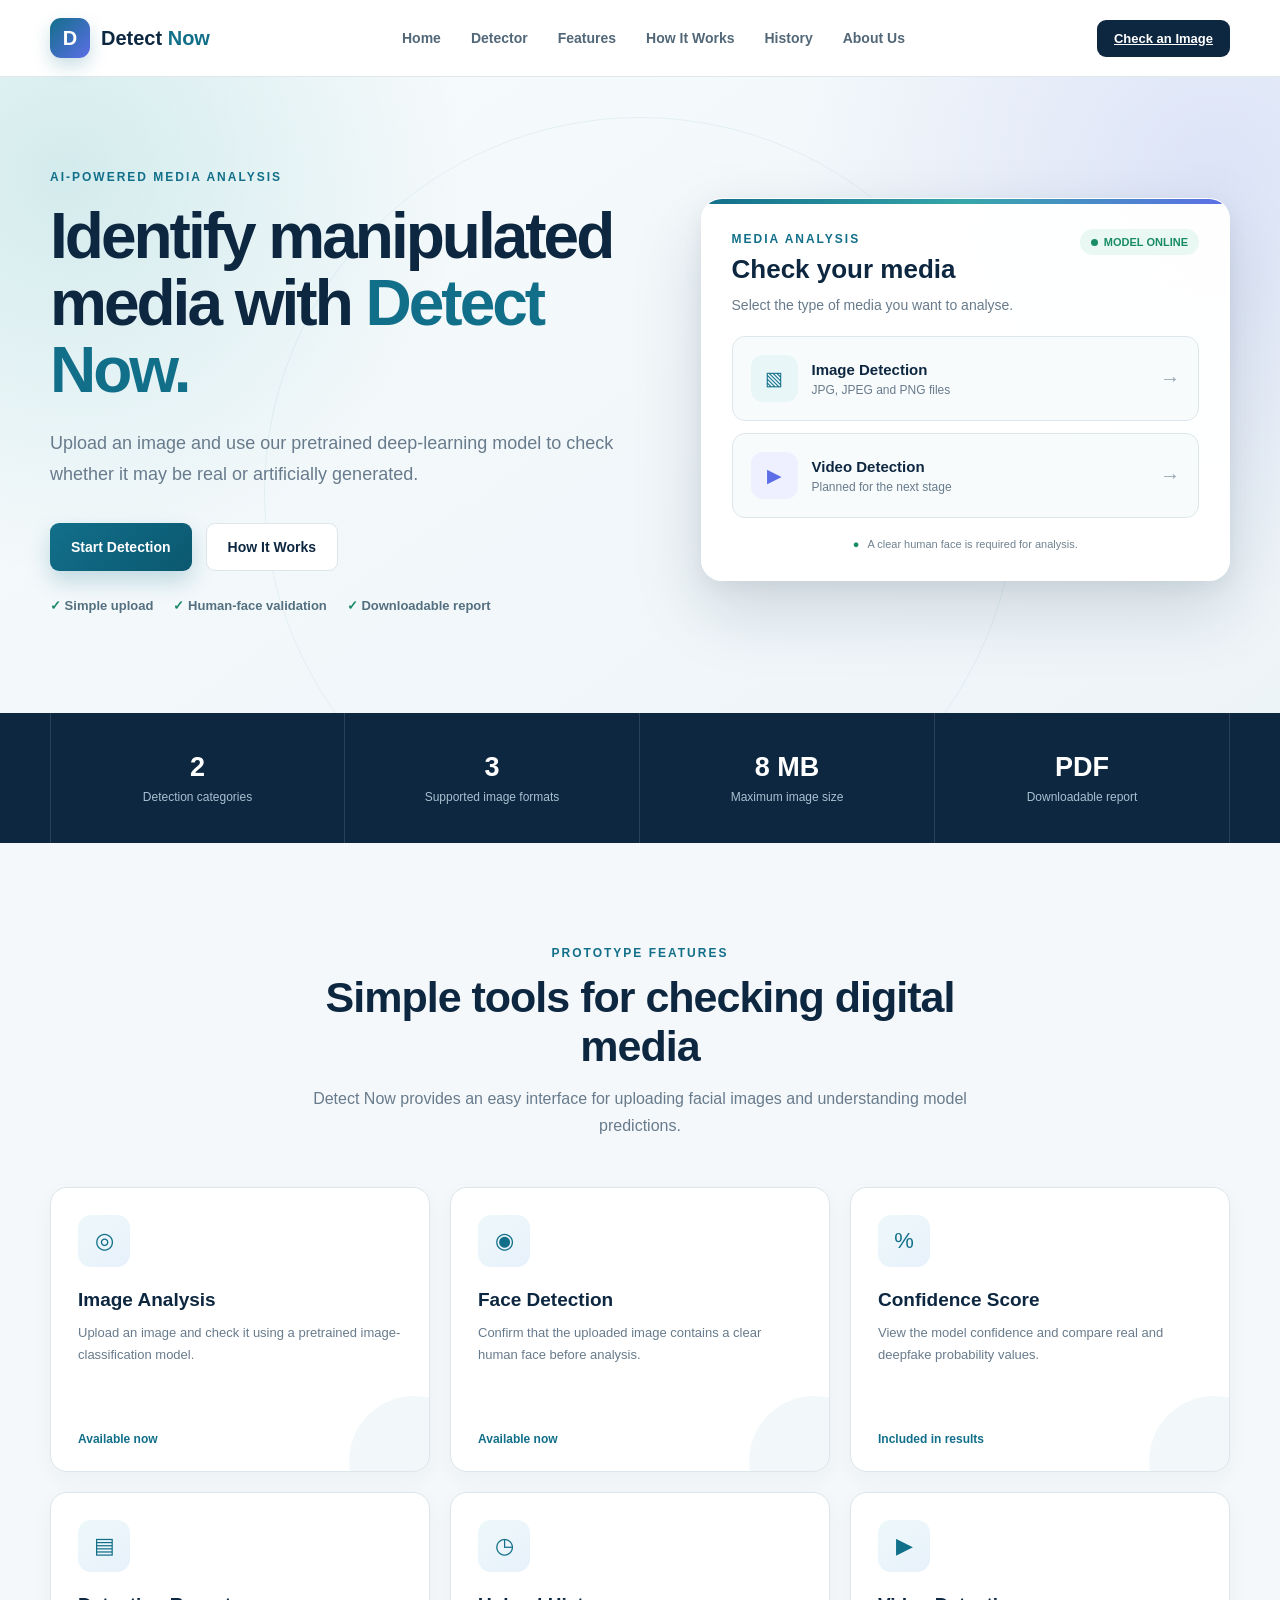
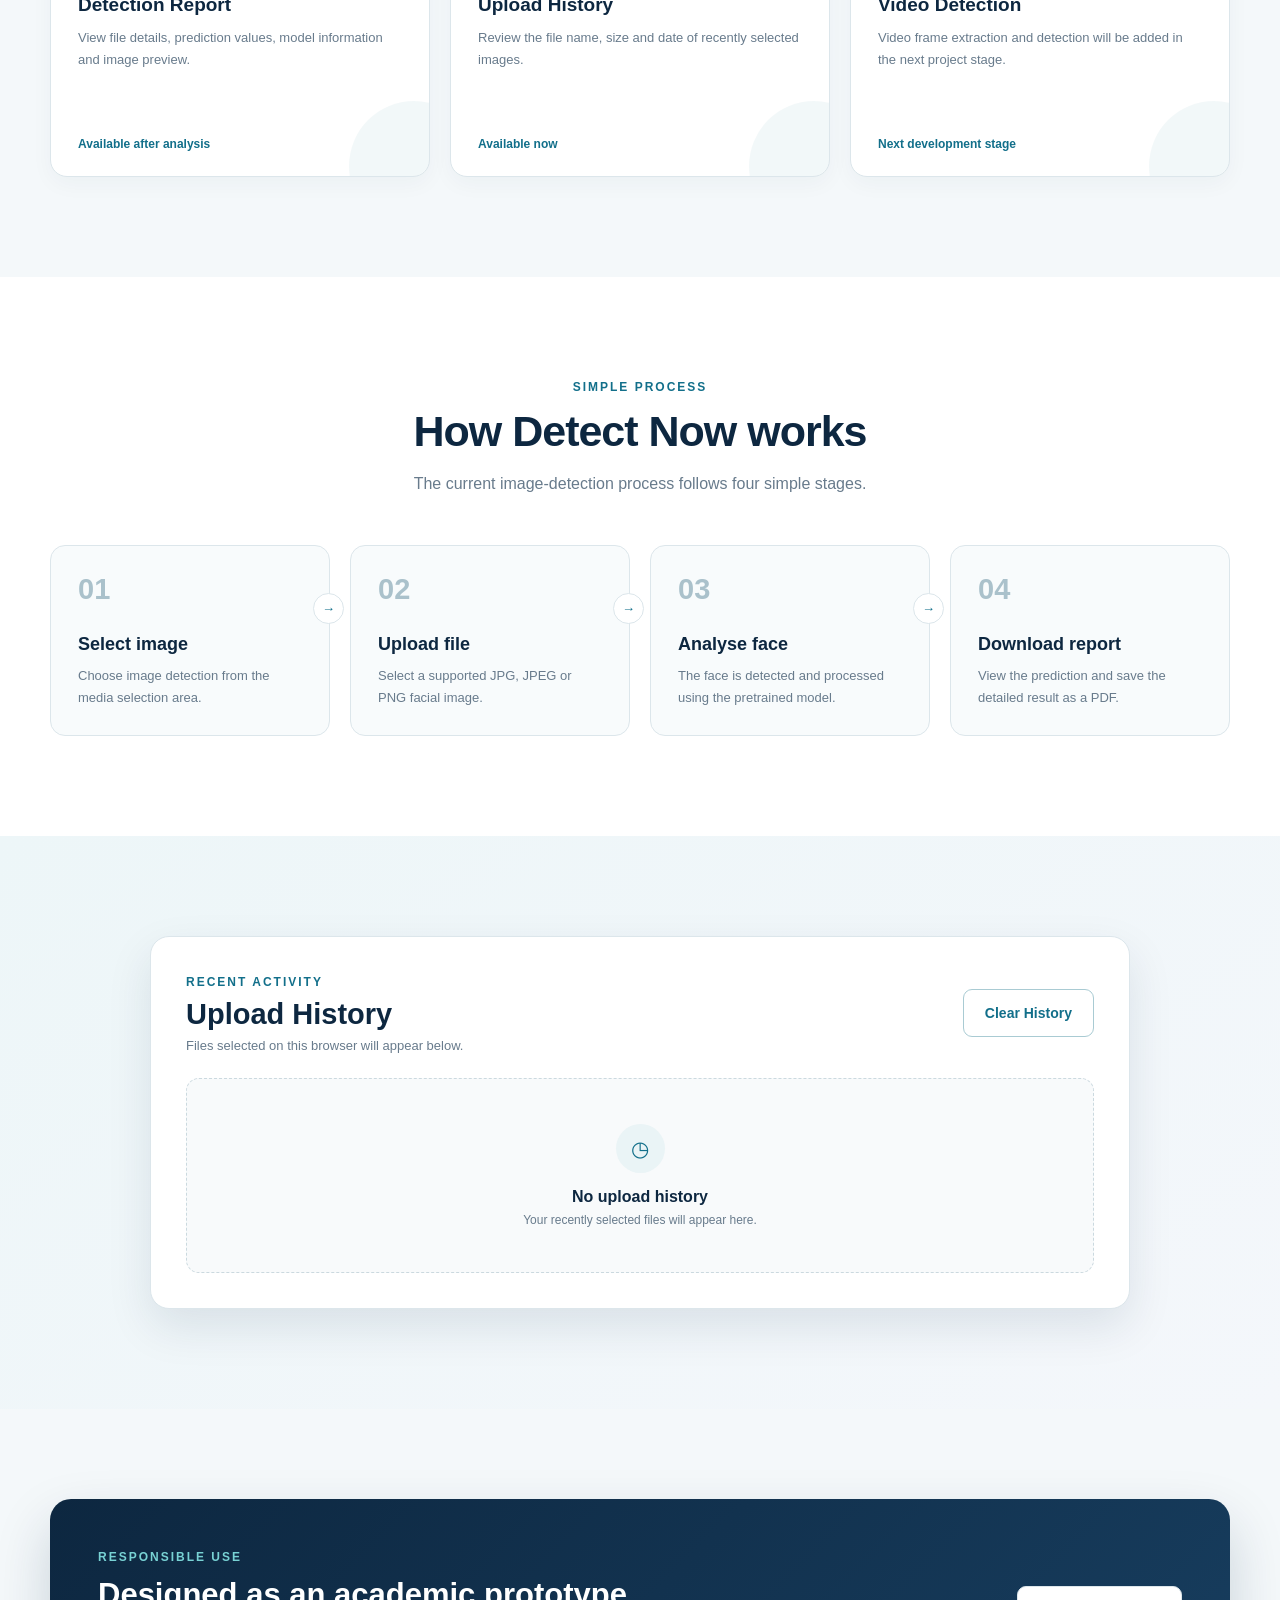
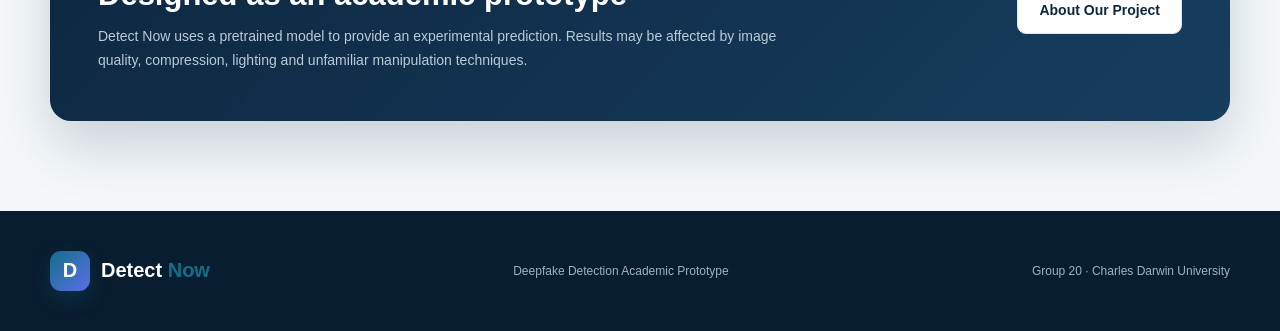
==== commit 94b49f3a: "Add pretrained model backend and detection report" ====
--- a/index.html
+++ b/index.html
@@ -2,7 +2,6 @@
 <html lang="en">
 
 <head>
-
     <meta charset="UTF-8">
 
     <meta
@@ -16,55 +15,45 @@
         rel="stylesheet"
         href="static/style.css"
     >
-
 </head>
 
 <body>
 
-   
     <nav class="navbar">
 
         <div class="nav-container">
 
-            <a href="#" class="logo">
-
+            <a href="#home" class="logo">
                 <span class="logo-icon">D</span>
 
                 <span>
                     Detect <strong>Now</strong>
                 </span>
-
             </a>
 
 
             <div class="nav-links">
-
                 <a href="#home">Home</a>
-
                 <a href="#detector">Detector</a>
-
                 <a href="#features">Features</a>
-
                 <a href="#how-it-works">How It Works</a>
-
                 <a href="#history">History</a>
-
+                <a href="about.html">About Us</a>
             </div>
 
 
-            <button
-                type="button"
-                class="nav-button maintenance-trigger"
+            <a
+                href="#detector"
+                class="nav-button"
             >
-                System Status
-            </button>
+                Check an Image
+            </a>
 
         </div>
 
     </nav>
 
 
-   
     <main id="home">
 
         <section class="hero-section">
@@ -78,15 +67,14 @@
                     </span>
 
                     <h1>
-                        Identify manipulated
-                        media with
+                        Identify manipulated media with
                         <span>Detect Now.</span>
                     </h1>
 
                     <p>
-                        Upload an image or video and use our
-                        prototype to check whether the media may
-                        contain signs of deepfake manipulation.
+                        Upload an image and use our pretrained
+                        deep-learning model to check whether it
+                        may be real or artificially generated.
                     </p>
 
 
@@ -99,30 +87,25 @@
                             Start Detection
                         </a>
 
-                        <button
-                            type="button"
-                            class="secondary-button maintenance-trigger"
-                        >
-                            View Demonstration
-                        </button>
+                        <a
+                            href="#how-it-works"
+                            class="secondary-button"
+                        >
+                            How It Works
+                        </a>
 
                     </div>
 
 
                     <div class="hero-points">
-
-                        <span>✓ Simple uploads</span>
-
-                        <span>✓ Private analysis</span>
-
-                        <span>✓ Clear results</span>
-
+                        <span>✓ Simple upload</span>
+                        <span>✓ Human-face validation</span>
+                        <span>✓ Downloadable report</span>
                     </div>
 
                 </div>
 
 
-              
                 <div
                     id="detector"
                     class="detector-card"
@@ -131,17 +114,16 @@
                     <div class="card-heading">
 
                         <div>
-
                             <span class="section-label">
                                 MEDIA ANALYSIS
                             </span>
 
                             <h2>Check your media</h2>
-
                         </div>
 
+
                         <span class="status-badge">
-                            Prototype
+                            Model Online
                         </span>
 
                     </div>
@@ -152,7 +134,6 @@
                     </p>
 
 
-                   
                     <div
                         id="media-selection"
                         class="media-selection"
@@ -168,9 +149,12 @@
                                 ▧
                             </span>
 
+
                             <span class="media-details">
 
-                                <strong>Image Detection</strong>
+                                <strong>
+                                    Image Detection
+                                </strong>
 
                                 <small>
                                     JPG, JPEG and PNG files
@@ -178,7 +162,10 @@
 
                             </span>
 
-                            <span class="media-arrow">→</span>
+
+                            <span class="media-arrow">
+                                →
+                            </span>
 
                         </button>
 
@@ -193,24 +180,29 @@
                                 ▶
                             </span>
 
+
                             <span class="media-details">
 
-                                <strong>Video Detection</strong>
+                                <strong>
+                                    Video Detection
+                                </strong>
 
                                 <small>
-                                    MP4, WebM and MOV files
+                                    Planned for the next stage
                                 </small>
 
                             </span>
 
-                            <span class="media-arrow">→</span>
+
+                            <span class="media-arrow">
+                                →
+                            </span>
 
                         </button>
 
                     </div>
 
 
-                   
                     <div
                         id="upload-area"
                         class="upload-area"
@@ -235,6 +227,7 @@
                                 ▧
                             </span>
 
+
                             <div>
 
                                 <h3 id="upload-heading">
@@ -255,7 +248,9 @@
                             class="upload-box"
                         >
 
-                            <span class="upload-cloud">↑</span>
+                            <span class="upload-cloud">
+                                ↑
+                            </span>
 
                             <strong id="upload-text">
                                 Choose an image
@@ -277,7 +272,6 @@
                         </label>
 
 
- 
                         <div
                             id="image-preview-section"
                             class="preview-section"
@@ -289,18 +283,20 @@
                                 alt="Selected image"
                             >
 
+
                             <div class="preview-information">
 
                                 <strong id="image-file-name"></strong>
 
-                                <span>Image ready for analysis</span>
+                                <span>
+                                    Image ready for analysis
+                                </span>
 
                             </div>
 
                         </div>
 
 
-                      
                         <div
                             id="video-preview-section"
                             class="preview-section"
@@ -312,39 +308,187 @@
                                 controls
                             ></video>
 
+
                             <div class="preview-information">
 
                                 <strong id="video-file-name"></strong>
 
-                                <span>Video ready for analysis</span>
+                                <span>
+                                    Video selected
+                                </span>
 
                             </div>
 
                         </div>
 
 
-                        
                         <div
-                            id="maintenance-message"
-                            class="maintenance-message"
+                            id="video-notice"
+                            class="analysis-error"
                             hidden
                         >
 
-                            <span class="maintenance-icon">!</span>
+                            <span>i</span>
+
 
                             <div>
 
-                                <h3>Detection Under Maintenance</h3>
+                                <h3>
+                                    Video Detection Coming Soon
+                                </h3>
 
                                 <p>
-                                    Your file was uploaded successfully,
-                                    but the detection model is currently
-                                    being developed. Please try again later.
+                                    Video detection will be added
+                                    during the next development stage.
+                                    Image detection is currently available.
                                 </p>
 
                             </div>
 
                         </div>
+
+
+                        <div
+                            id="analysis-loading"
+                            class="analysis-loading"
+                            hidden
+                        >
+
+                            <span class="loading-spinner"></span>
+
+
+                            <div>
+
+                                <h3>
+                                    Analysing Image
+                                </h3>
+
+                                <p>
+                                    The pretrained model is checking
+                                    the selected image. Please wait.
+                                </p>
+
+                            </div>
+
+                        </div>
+
+
+                        <div
+                            id="analysis-error"
+                            class="analysis-error"
+                            hidden
+                        >
+
+                            <span>!</span>
+
+
+                            <div>
+
+                                <h3>
+                                    Analysis Failed
+                                </h3>
+
+                                <p id="analysis-error-text">
+                                    The image could not be analysed.
+                                </p>
+
+                            </div>
+
+                        </div>
+
+
+                        <div
+                            id="detection-result"
+                            class="detection-result"
+                            hidden
+                        >
+
+                            <div class="result-heading">
+
+                                <div>
+
+                                    <span class="result-label">
+                                        DETECTION RESULT
+                                    </span>
+
+                                    <h3 id="prediction-text">
+                                        Likely Real
+                                    </h3>
+
+                                </div>
+
+
+                                <strong id="confidence-text">
+                                    0% confidence
+                                </strong>
+
+                            </div>
+
+
+                            <div class="confidence-bar">
+
+                                <span id="confidence-bar-fill"></span>
+
+                            </div>
+
+
+                            <div class="probability-grid">
+
+                                <div>
+
+                                    <span>
+                                        Real probability
+                                    </span>
+
+                                    <strong id="real-probability">
+                                        0%
+                                    </strong>
+
+                                </div>
+
+
+                                <div>
+
+                                    <span>
+                                        Deepfake probability
+                                    </span>
+
+                                    <strong id="fake-probability">
+                                        0%
+                                    </strong>
+
+                                </div>
+
+                            </div>
+
+
+                            <p class="result-warning">
+                                This result is produced by a
+                                pretrained model and should not
+                                be treated as forensic proof.
+                            </p>
+
+                        </div>
+
+
+                        <button
+                            type="button"
+                            id="analyse-button"
+                            class="full-button"
+                            hidden
+                        >
+                            Analyse Image
+                        </button>
+
+
+                        <button
+                            type="button"
+                            id="download-report-button"
+                            class="report-button"
+                            hidden
+                        >
+                            View and Download Report
+                        </button>
 
 
                         <button
@@ -363,7 +507,7 @@
 
                         <span>●</span>
 
-                        Files are only used for this prototype session.
+                        A clear human face is required for analysis.
 
                     </div>
 
@@ -374,41 +518,28 @@
         </section>
 
 
-       
         <section class="statistics-section">
 
             <div class="statistics-container">
 
                 <div class="statistic">
-
                     <strong>2</strong>
-
-                    <span>Supported media types</span>
-
+                    <span>Detection categories</span>
                 </div>
 
                 <div class="statistic">
-
-                    <strong>6</strong>
-
-                    <span>Supported file formats</span>
-
+                    <strong>3</strong>
+                    <span>Supported image formats</span>
                 </div>
 
                 <div class="statistic">
-
-                    <strong>50 MB</strong>
-
-                    <span>Maximum video size</span>
-
+                    <strong>8 MB</strong>
+                    <span>Maximum image size</span>
                 </div>
 
                 <div class="statistic">
-
-                    <strong>24/7</strong>
-
-                    <span>Prototype availability</span>
-
+                    <strong>PDF</strong>
+                    <span>Downloadable report</span>
                 </div>
 
             </div>
@@ -416,7 +547,6 @@
         </section>
 
 
-        
         <section
             id="features"
             class="content-section"
@@ -428,12 +558,14 @@
                     PROTOTYPE FEATURES
                 </span>
 
-                <h2>Tools for checking digital media</h2>
+                <h2>
+                    Simple tools for checking digital media
+                </h2>
 
                 <p>
-                    Detect Now is designed to provide a simple
-                    place for uploading and reviewing suspicious
-                    images and videos.
+                    Detect Now provides an easy interface
+                    for uploading facial images and understanding
+                    model predictions.
                 </p>
 
             </div>
@@ -441,137 +573,130 @@
 
             <div class="features-grid">
 
-                <button
-                    type="button"
-                    class="feature-card maintenance-trigger"
-                >
-
-                    <span class="feature-icon">◎</span>
+                <article class="feature-card">
+
+                    <span class="feature-icon">
+                        ◎
+                    </span>
 
                     <h3>Image Analysis</h3>
 
                     <p>
-                        Upload images and check them for possible
-                        signs of digital manipulation.
+                        Upload an image and check it using
+                        a pretrained image-classification model.
                     </p>
 
                     <span class="feature-link">
-                        Open feature →
-                    </span>
-
-                </button>
-
-
-                <button
-                    type="button"
-                    class="feature-card maintenance-trigger"
-                >
-
-                    <span class="feature-icon">▶</span>
-
-                    <h3>Video Analysis</h3>
-
-                    <p>
-                        Review video files by analysing selected
-                        frames for suspicious patterns.
+                        Available now
+                    </span>
+
+                </article>
+
+
+                <article class="feature-card">
+
+                    <span class="feature-icon">
+                        ◉
+                    </span>
+
+                    <h3>Face Detection</h3>
+
+                    <p>
+                        Confirm that the uploaded image contains
+                        a clear human face before analysis.
                     </p>
 
                     <span class="feature-link">
-                        Open feature →
-                    </span>
-
-                </button>
-
-
-                <button
-                    type="button"
-                    class="feature-card maintenance-trigger"
-                >
-
-                    <span class="feature-icon">▥</span>
-
-                    <h3>Detailed Report</h3>
-
-                    <p>
-                        View prediction confidence, analysed
-                        signals and a simple result summary.
+                        Available now
+                    </span>
+
+                </article>
+
+
+                <article class="feature-card">
+
+                    <span class="feature-icon">
+                        %
+                    </span>
+
+                    <h3>Confidence Score</h3>
+
+                    <p>
+                        View the model confidence and compare
+                        real and deepfake probability values.
                     </p>
 
                     <span class="feature-link">
-                        Open feature →
-                    </span>
-
-                </button>
-
-
-                <button
-                    type="button"
-                    class="feature-card maintenance-trigger"
-                >
-
-                    <span class="feature-icon">◷</span>
-
-                    <h3>Analysis History</h3>
-
-                    <p>
-                        Review the names, media types and upload
-                        dates of previously selected files.
+                        Included in results
+                    </span>
+
+                </article>
+
+
+                <article class="feature-card">
+
+                    <span class="feature-icon">
+                        ▤
+                    </span>
+
+                    <h3>Detection Report</h3>
+
+                    <p>
+                        View file details, prediction values,
+                        model information and image preview.
                     </p>
 
                     <span class="feature-link">
-                        Open feature →
-                    </span>
-
-                </button>
-
-
-                <button
-                    type="button"
-                    class="feature-card maintenance-trigger"
-                >
-
-                    <span class="feature-icon">⇩</span>
-
-                    <h3>Download Results</h3>
-
-                    <p>
-                        Save a copy of the detection result for
-                        later review and project documentation.
+                        Available after analysis
+                    </span>
+
+                </article>
+
+
+                <article class="feature-card">
+
+                    <span class="feature-icon">
+                        ◷
+                    </span>
+
+                    <h3>Upload History</h3>
+
+                    <p>
+                        Review the file name, size and date
+                        of recently selected images.
                     </p>
 
                     <span class="feature-link">
-                        Open feature →
-                    </span>
-
-                </button>
-
-
-                <button
-                    type="button"
-                    class="feature-card maintenance-trigger"
-                >
-
-                    <span class="feature-icon">?</span>
-
-                    <h3>Help Centre</h3>
-
-                    <p>
-                        Learn about supported formats, limitations
-                        and how to understand detection results.
+                        Available now
+                    </span>
+
+                </article>
+
+
+                <article class="feature-card">
+
+                    <span class="feature-icon">
+                        ▶
+                    </span>
+
+                    <h3>Video Detection</h3>
+
+                    <p>
+                        Video frame extraction and detection
+                        will be added in the next project stage.
                     </p>
 
                     <span class="feature-link">
-                        Open feature →
-                    </span>
-
-                </button>
+                        Next development stage
+                    </span>
+
+                </article>
 
             </div>
 
         </section>
 
 
-    
         <section
             id="how-it-works"
             class="how-section"
@@ -586,7 +711,8 @@
                 <h2>How Detect Now works</h2>
 
                 <p>
-                    The proposed system follows four simple stages.
+                    The current image-detection process
+                    follows four simple stages.
                 </p>
 
             </div>
@@ -594,65 +720,72 @@
 
             <div class="steps-grid">
 
-                <div class="step-card">
-
-                    <span class="step-number">01</span>
-
-                    <h3>Select media</h3>
-
-                    <p>
-                        Choose whether you want to analyse
-                        an image or video.
-                    </p>
-
-                </div>
-
-
-                <div class="step-card">
-
-                    <span class="step-number">02</span>
+                <article class="step-card">
+
+                    <span class="step-number">
+                        01
+                    </span>
+
+                    <h3>Select image</h3>
+
+                    <p>
+                        Choose image detection from
+                        the media selection area.
+                    </p>
+
+                </article>
+
+
+                <article class="step-card">
+
+                    <span class="step-number">
+                        02
+                    </span>
 
                     <h3>Upload file</h3>
 
                     <p>
-                        Select a supported file from your
-                        computer or device.
-                    </p>
-
-                </div>
-
-
-                <div class="step-card">
-
-                    <span class="step-number">03</span>
-
-                    <h3>Analyse media</h3>
-
-                    <p>
-                        The detection model checks the media
-                        for manipulation patterns.
-                    </p>
-
-                </div>
-
-
-                <div class="step-card">
-
-                    <span class="step-number">04</span>
-
-                    <h3>View result</h3>
-
-                    <p>
-                        Receive a simple real, uncertain or
-                        possible-deepfake result.
-                    </p>
-
-                </div>
+                        Select a supported JPG, JPEG
+                        or PNG facial image.
+                    </p>
+
+                </article>
+
+
+                <article class="step-card">
+
+                    <span class="step-number">
+                        03
+                    </span>
+
+                    <h3>Analyse face</h3>
+
+                    <p>
+                        The face is detected and processed
+                        using the pretrained model.
+                    </p>
+
+                </article>
+
+
+                <article class="step-card">
+
+                    <span class="step-number">
+                        04
+                    </span>
+
+                    <h3>Download report</h3>
+
+                    <p>
+                        View the prediction and save
+                        the detailed result as a PDF.
+                    </p>
+
+                </article>
 
             </div>
 
         </section>
-
 
 
         <section
@@ -700,8 +833,8 @@
                         <h3>No upload history</h3>
 
                         <p>
-                            Your recently selected files will
-                            appear here.
+                            Your recently selected files
+                            will appear here.
                         </p>
 
                     </div>
@@ -713,47 +846,50 @@
         </section>
 
 
-        <!-- Privacy section -->
         <section class="privacy-section">
 
             <div>
 
                 <span class="section-label">
-                    PRIVACY AND LIMITATIONS
+                    RESPONSIBLE USE
                 </span>
 
-                <h2>Designed as an academic prototype</h2>
+                <h2>
+                    Designed as an academic prototype
+                </h2>
 
                 <p>
-                    Detect Now is being developed for a university
-                    project. Its future predictions may provide
-                    additional guidance, but they should not be
-                    treated as forensic proof.
+                    Detect Now uses a pretrained model to
+                    provide an experimental prediction.
+                    Results may be affected by image quality,
+                    compression, lighting and unfamiliar
+                    manipulation techniques.
                 </p>
 
             </div>
 
 
-            <button
-                type="button"
-                class="secondary-button maintenance-trigger"
+            <a
+                href="about.html"
+                class="secondary-button"
             >
-                Read Project Information
-            </button>
+                About Our Project
+            </a>
 
         </section>
 
     </main>
 
 
-    
     <footer>
 
         <div class="footer-container">
 
-            <a href="#" class="logo footer-logo">
-
-                <span class="logo-icon">D</span>
+            <a href="#home" class="logo footer-logo">
+
+                <span class="logo-icon">
+                    D
+                </span>
 
                 <span>
                     Detect <strong>Now</strong>
@@ -776,52 +912,6 @@
     </footer>
 
 
-    
-    <div
-        id="maintenance-modal"
-        class="modal"
-        hidden
-    >
-
-        <div class="modal-background"></div>
-
-
-        <div class="modal-content">
-
-            <button
-                type="button"
-                id="close-modal-button"
-                class="close-modal-button"
-                aria-label="Close"
-            >
-                ×
-            </button>
-
-
-            <span class="modal-icon">⚙</span>
-
-            <h2>Feature Under Maintenance</h2>
-
-            <p>
-                This function is included in the Detect Now
-                prototype design, but it is not available yet.
-                It will be completed in upcoming days.
-            </p>
-
-
-            <button
-                type="button"
-                id="modal-confirm-button"
-                class="full-button"
-            >
-                Understood
-            </button>
-
-        </div>
-
-    </div>
-
-
     <script src="static/app.js"></script>
 
 </body>
--- a/static/style.css
+++ b/static/style.css
@@ -1462,4 +1462,525 @@
     .modal-content {
         padding: 35px 24px 25px;
     }
+}
+.active-link {
+    color: var(--blue) !important;
+}
+
+
+.about-hero {
+    position: relative;
+    overflow: hidden;
+    padding: 120px 20px;
+    background:
+        radial-gradient(
+            circle at 15% 20%,
+            rgba(53, 166, 170, 0.20),
+            transparent 30%
+        ),
+        radial-gradient(
+            circle at 90% 15%,
+            rgba(93, 110, 231, 0.15),
+            transparent 32%
+        ),
+        linear-gradient(
+            145deg,
+            #f7fbfc,
+            #eaf3f7
+        );
+}
+
+
+.about-hero::before {
+    position: absolute;
+    top: -220px;
+    right: -150px;
+    width: 520px;
+    height: 520px;
+    content: "";
+    border: 1px solid rgba(18, 111, 138, 0.10);
+    border-radius: 50%;
+}
+
+
+.about-hero-content {
+    position: relative;
+    width: min(900px, 100%);
+    margin: 0 auto;
+    text-align: center;
+}
+
+
+.about-hero h1 {
+    margin: 18px 0 24px;
+    color: var(--navy);
+    font-size: clamp(48px, 7vw, 76px);
+    line-height: 1.06;
+    letter-spacing: -3px;
+}
+
+
+.about-hero h1 span {
+    color: var(--blue);
+}
+
+
+.about-hero p {
+    max-width: 690px;
+    margin: 0 auto;
+    color: var(--muted);
+    font-size: 18px;
+    line-height: 1.75;
+}
+
+
+.about-section {
+    padding: 100px 20px;
+    background-color: white;
+}
+
+
+.about-introduction {
+    display: grid;
+    width: min(1100px, 100%);
+    margin: 0 auto;
+    grid-template-columns: 0.85fr 1.15fr;
+    gap: 90px;
+}
+
+
+.about-introduction h2 {
+    margin: 13px 0 0;
+    color: var(--navy);
+    font-size: 42px;
+    line-height: 1.15;
+    letter-spacing: -1px;
+}
+
+
+.about-description p {
+    margin: 0 0 18px;
+    color: var(--muted);
+    font-size: 16px;
+    line-height: 1.8;
+}
+
+
+.about-description p:last-child {
+    margin-bottom: 0;
+}
+
+
+.mission-section {
+    padding: 0 20px 100px;
+    background-color: white;
+}
+
+
+.mission-grid {
+    display: grid;
+    width: min(1100px, 100%);
+    margin: 0 auto;
+    grid-template-columns: repeat(3, 1fr);
+    gap: 22px;
+}
+
+
+.mission-card {
+    position: relative;
+    min-height: 265px;
+    padding: 30px;
+    overflow: hidden;
+    background-color: #f7fafb;
+    border: 1px solid var(--border);
+    border-radius: 18px;
+}
+
+
+.mission-card::after {
+    position: absolute;
+    right: -55px;
+    bottom: -55px;
+    width: 145px;
+    height: 145px;
+    content: "";
+    background-color: rgba(18, 111, 138, 0.05);
+    border-radius: 50%;
+}
+
+
+.mission-number {
+    display: block;
+    margin-bottom: 35px;
+    color: #abc2cb;
+    font-size: 32px;
+    font-weight: 800;
+}
+
+
+.mission-card h3 {
+    margin: 0 0 12px;
+    color: var(--navy);
+    font-size: 21px;
+}
+
+
+.mission-card p {
+    margin: 0;
+    color: var(--muted);
+    font-size: 14px;
+    line-height: 1.75;
+}
+
+
+.technology-section {
+    padding: 100px 20px;
+    background:
+        linear-gradient(
+            135deg,
+            var(--navy),
+            var(--navy-light)
+        );
+}
+
+
+.technology-content {
+    display: grid;
+    width: min(1100px, 100%);
+    margin: 0 auto;
+    grid-template-columns: 1fr 0.9fr;
+    align-items: center;
+    gap: 90px;
+}
+
+
+.technology-text .section-label {
+    color: #72d1d3;
+}
+
+
+.technology-text h2 {
+    margin: 14px 0 22px;
+    color: white;
+    font-size: 42px;
+    line-height: 1.15;
+    letter-spacing: -1px;
+}
+
+
+.technology-text p {
+    margin: 0 0 17px;
+    color: #b9ccd8;
+    font-size: 15px;
+    line-height: 1.8;
+}
+
+
+.technology-list {
+    display: flex;
+    flex-direction: column;
+    gap: 13px;
+}
+
+
+.technology-list > div {
+    display: flex;
+    min-height: 76px;
+    padding: 16px 20px;
+    align-items: center;
+    gap: 17px;
+    background-color: rgba(255, 255, 255, 0.08);
+    border: 1px solid rgba(255, 255, 255, 0.12);
+    border-radius: 13px;
+}
+
+
+.technology-list span {
+    display: grid;
+    width: 38px;
+    height: 38px;
+    flex-shrink: 0;
+    place-items: center;
+    background-color: rgba(100, 211, 214, 0.15);
+    color: #85dddf;
+    border-radius: 10px;
+    font-size: 14px;
+    font-weight: bold;
+}
+
+
+.technology-list p {
+    margin: 0;
+    color: #d9e4eb;
+    font-size: 14px;
+}
+
+
+.team-section {
+    padding: 100px 20px;
+    background-color: var(--page-background);
+}
+
+
+.team-section .section-heading {
+    width: min(700px, 100%);
+}
+
+
+.team-grid {
+    display: grid;
+    width: min(1100px, 100%);
+    margin: 0 auto;
+    grid-template-columns: repeat(4, 1fr);
+    gap: 20px;
+}
+
+
+.team-card {
+    padding: 28px;
+    background-color: white;
+    border: 1px solid var(--border);
+    border-radius: 18px;
+    box-shadow: 0 8px 25px rgba(13, 39, 64, 0.05);
+    text-align: center;
+    transition:
+        transform 0.25s ease,
+        box-shadow 0.25s ease;
+}
+
+
+.team-card:hover {
+    box-shadow: var(--shadow);
+    transform: translateY(-6px);
+}
+
+
+.team-avatar {
+    display: grid;
+    width: 72px;
+    height: 72px;
+    margin: 0 auto 20px;
+    place-items: center;
+    background:
+        linear-gradient(
+            135deg,
+            var(--blue),
+            var(--purple)
+        );
+    color: white;
+    border: 5px solid #e9f3f6;
+    border-radius: 50%;
+    font-size: 19px;
+    font-weight: 800;
+    box-shadow: 0 10px 22px rgba(18, 111, 138, 0.18);
+}
+
+
+.team-card h3 {
+    margin: 0 0 8px;
+    color: var(--navy);
+    font-size: 18px;
+}
+
+
+.team-role {
+    margin: 0 0 17px !important;
+    color: var(--blue) !important;
+    font-size: 12px !important;
+    font-weight: 800;
+}
+
+
+.team-card > p:last-child {
+    margin: 0;
+    color: var(--muted);
+    font-size: 13px;
+    line-height: 1.7;
+}
+
+
+.supervisor-section {
+    display: flex;
+    width: min(1100px, calc(100% - 40px));
+    margin: 0 auto;
+    padding: 90px 0;
+    align-items: center;
+    justify-content: space-between;
+    gap: 60px;
+}
+
+
+.supervisor-section > div:first-child {
+    max-width: 650px;
+}
+
+
+.supervisor-section h2 {
+    margin: 13px 0 15px;
+    color: var(--navy);
+    font-size: 37px;
+}
+
+
+.supervisor-section p {
+    margin: 0;
+    color: var(--muted);
+    font-size: 15px;
+    line-height: 1.75;
+}
+
+
+.supervisor-card {
+    display: flex;
+    min-width: 310px;
+    padding: 24px;
+    align-items: center;
+    gap: 17px;
+    background-color: white;
+    border: 1px solid var(--border);
+    border-radius: 17px;
+    box-shadow: var(--shadow);
+}
+
+
+.supervisor-card .team-avatar {
+    width: 62px;
+    height: 62px;
+    margin: 0;
+    font-size: 16px;
+}
+
+
+.supervisor-card > div {
+    display: flex;
+    flex-direction: column;
+    gap: 6px;
+}
+
+
+.supervisor-card strong {
+    color: var(--navy);
+    font-size: 17px;
+}
+
+
+.supervisor-card > div span {
+    color: var(--blue);
+    font-size: 12px;
+    font-weight: 700;
+}
+
+
+.limitations-section {
+    padding: 100px 20px;
+    background:
+        radial-gradient(
+            circle at 10% 20%,
+            rgba(53, 166, 170, 0.18),
+            transparent 32%
+        ),
+        linear-gradient(
+            145deg,
+            #edf7f8,
+            #f5f7fb
+        );
+}
+
+
+.limitations-content {
+    width: min(800px, 100%);
+    margin: 0 auto;
+    text-align: center;
+}
+
+
+.limitations-content h2 {
+    margin: 14px 0 20px;
+    color: var(--navy);
+    font-size: 42px;
+    letter-spacing: -1px;
+}
+
+
+.limitations-content p {
+    margin: 0 auto 17px;
+    color: var(--muted);
+    font-size: 15px;
+    line-height: 1.8;
+}
+
+
+.limitations-content .primary-button {
+    margin-top: 17px;
+}
+
+
+@media (max-width: 1000px) {
+
+    .about-introduction,
+    .technology-content {
+        grid-template-columns: 1fr;
+        gap: 45px;
+    }
+
+    .mission-grid {
+        grid-template-columns: 1fr;
+    }
+
+    .team-grid {
+        grid-template-columns: repeat(2, 1fr);
+    }
+
+    .supervisor-section {
+        align-items: flex-start;
+        flex-direction: column;
+    }
+}
+
+
+@media (max-width: 650px) {
+
+    .about-hero {
+        padding: 85px 20px;
+    }
+
+    .about-hero h1 {
+        font-size: 46px;
+        letter-spacing: -2px;
+    }
+
+    .about-hero p {
+        font-size: 16px;
+    }
+
+    .about-section,
+    .technology-section,
+    .team-section,
+    .limitations-section {
+        padding: 70px 20px;
+    }
+
+    .mission-section {
+        padding: 0 20px 70px;
+    }
+
+    .about-introduction h2,
+    .technology-text h2,
+    .limitations-content h2 {
+        font-size: 34px;
+    }
+
+    .team-grid {
+        grid-template-columns: 1fr;
+    }
+
+    .supervisor-section {
+        width: calc(100% - 40px);
+        padding: 70px 0;
+    }
+
+    .supervisor-card {
+        width: 100%;
+        min-width: 0;
+    }
 }
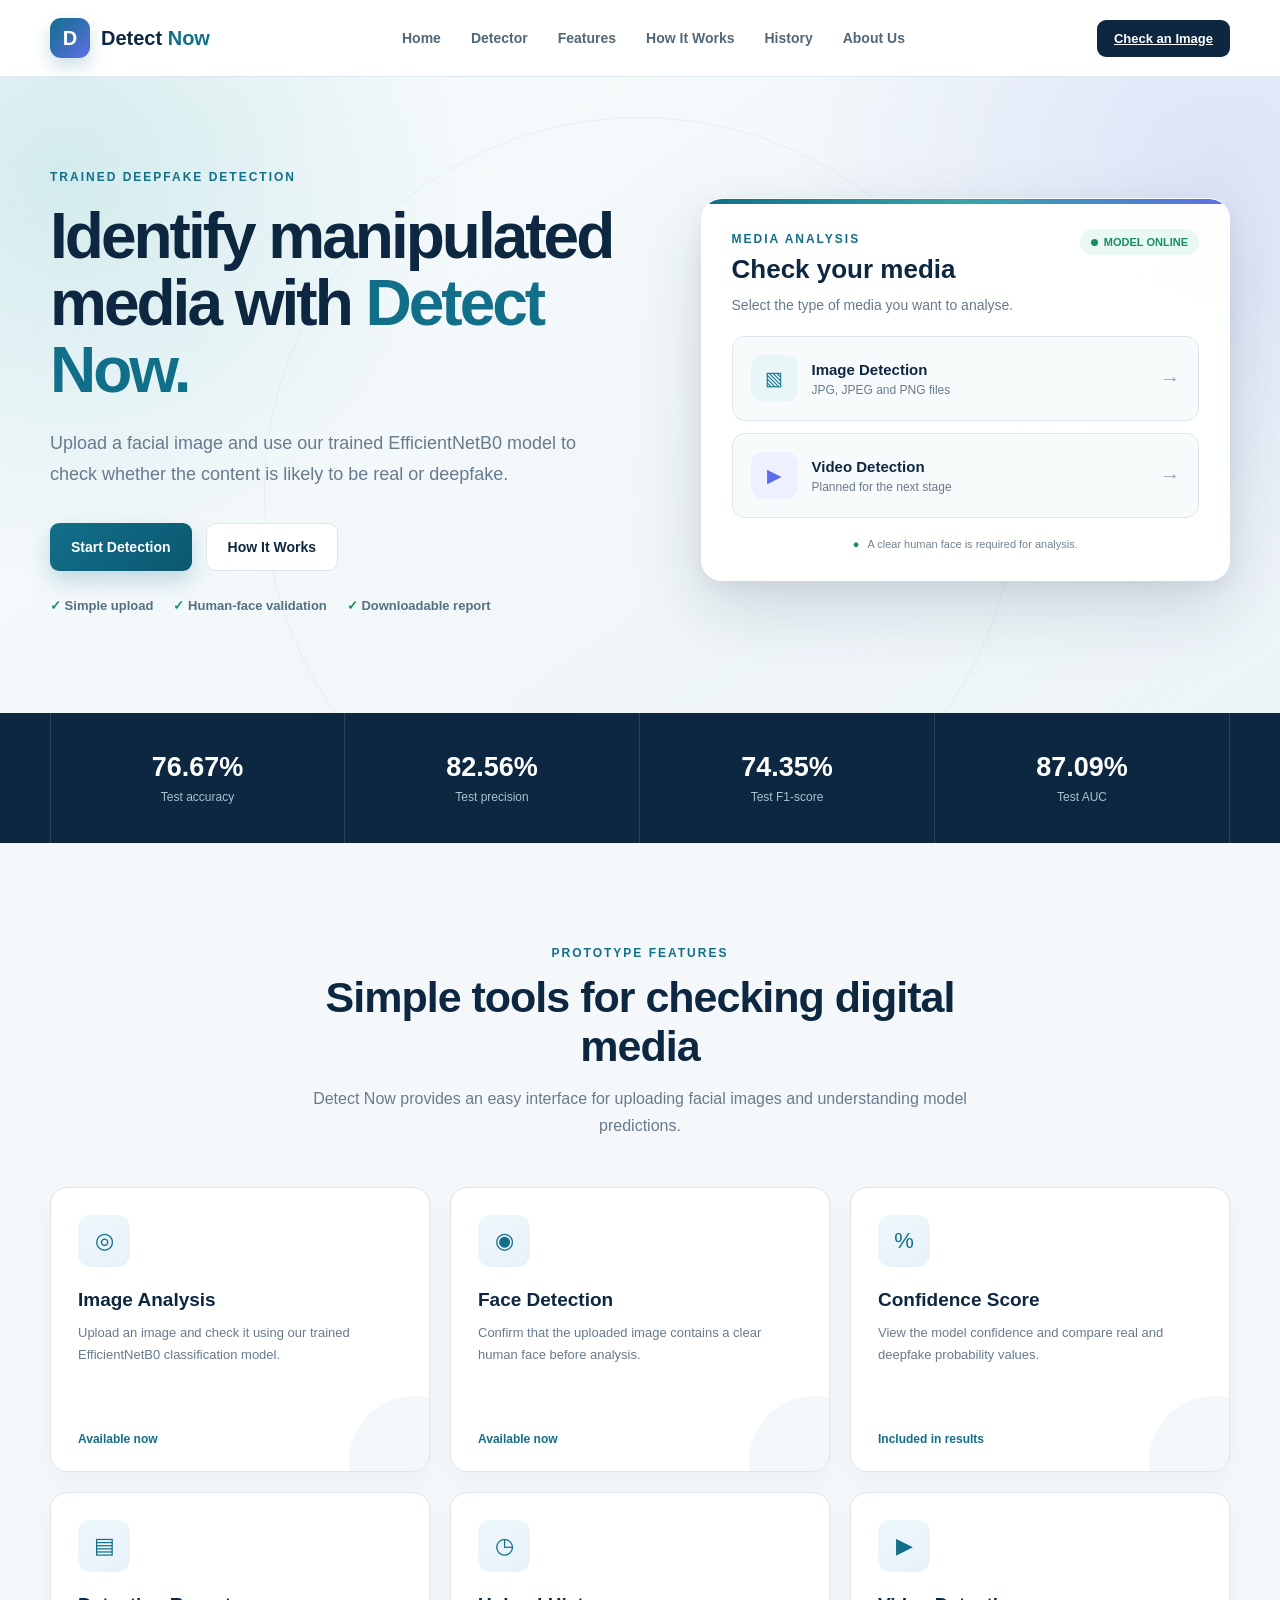
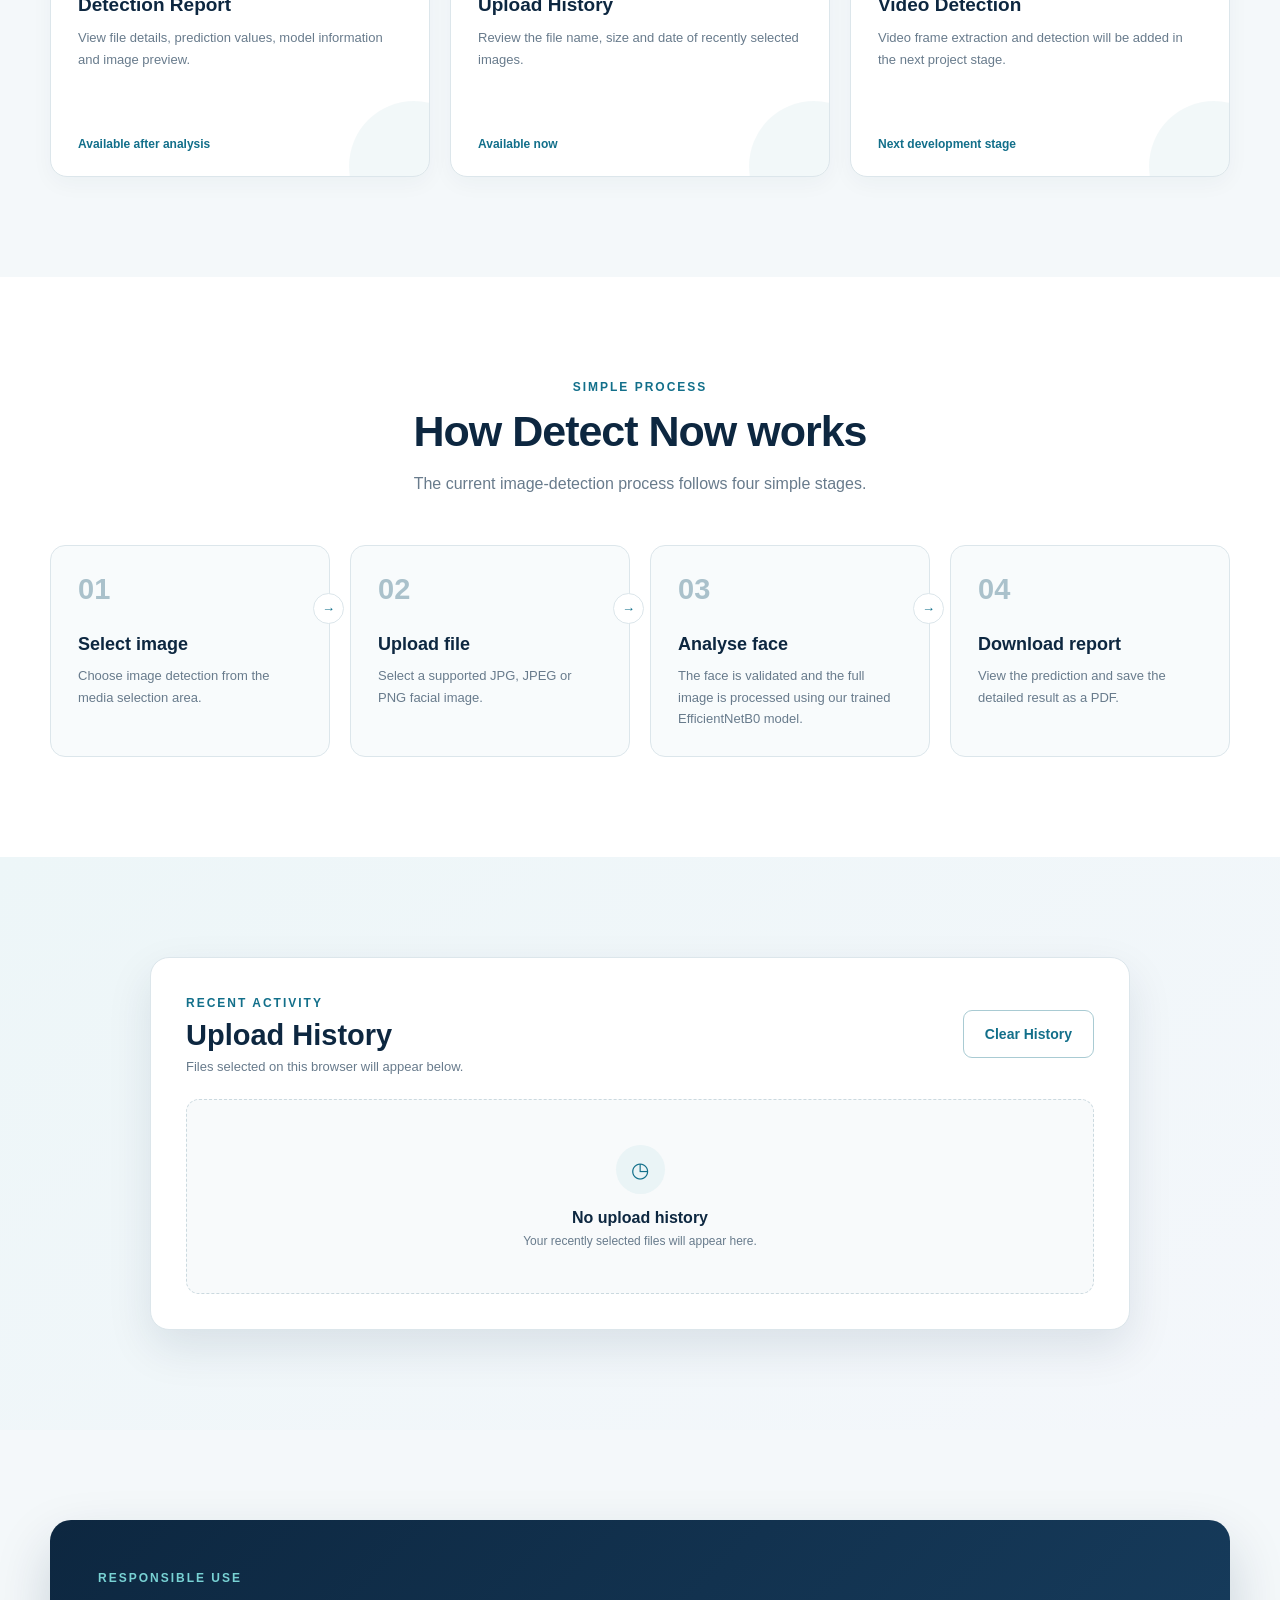
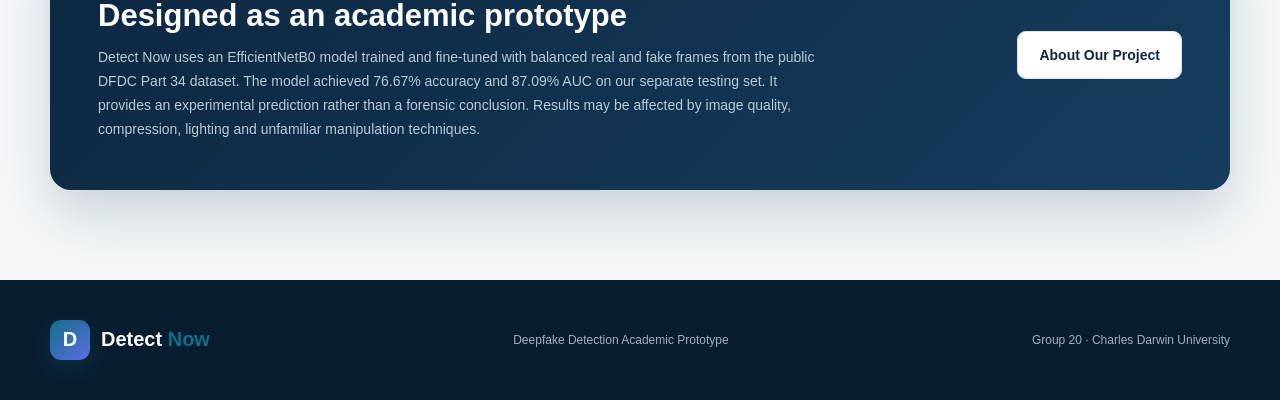
==== commit 389a980f: "Add trained EfficientNetB0 deepfake detection model" ====
--- a/index.html
+++ b/index.html
@@ -30,7 +30,6 @@
                     Detect <strong>Now</strong>
                 </span>
             </a>
-
 
             <div class="nav-links">
                 <a href="#home">Home</a>
@@ -41,7 +40,6 @@
                 <a href="about.html">About Us</a>
             </div>
 
-
             <a
                 href="#detector"
                 class="nav-button"
@@ -53,7 +51,6 @@
 
     </nav>
 
-
     <main id="home">
 
         <section class="hero-section">
@@ -63,7 +60,7 @@
                 <div class="hero-text">
 
                     <span class="hero-label">
-                        AI-POWERED MEDIA ANALYSIS
+                        TRAINED DEEPFAKE DETECTION
                     </span>
 
                     <h1>
@@ -72,11 +69,10 @@
                     </h1>
 
                     <p>
-                        Upload an image and use our pretrained
-                        deep-learning model to check whether it
-                        may be real or artificially generated.
-                    </p>
-
+                        Upload a facial image and use our trained
+                        EfficientNetB0 model to check whether the
+                        content is likely to be real or deepfake.
+                    </p>
 
                     <div class="hero-buttons">
 
@@ -95,7 +91,6 @@
                         </a>
 
                     </div>
-
 
                     <div class="hero-points">
                         <span>✓ Simple upload</span>
@@ -105,7 +100,6 @@
 
                 </div>
 
-
                 <div
                     id="detector"
                     class="detector-card"
@@ -121,18 +115,15 @@
                             <h2>Check your media</h2>
                         </div>
 
-
                         <span class="status-badge">
                             Model Online
                         </span>
 
                     </div>
 
-
                     <p class="card-description">
                         Select the type of media you want to analyse.
                     </p>
-
 
                     <div
                         id="media-selection"
@@ -149,7 +140,6 @@
                                 ▧
                             </span>
 
-
                             <span class="media-details">
 
                                 <strong>
@@ -162,13 +152,11 @@
 
                             </span>
 
-
                             <span class="media-arrow">
                                 →
                             </span>
 
                         </button>
-
 
                         <button
                             type="button"
@@ -180,7 +168,6 @@
                                 ▶
                             </span>
 
-
                             <span class="media-details">
 
                                 <strong>
@@ -193,7 +180,6 @@
 
                             </span>
 
-
                             <span class="media-arrow">
                                 →
                             </span>
@@ -201,7 +187,6 @@
                         </button>
 
                     </div>
-
 
                     <div
                         id="upload-area"
@@ -217,7 +202,6 @@
                             ← Change media type
                         </button>
 
-
                         <div class="selected-type-heading">
 
                             <span
@@ -227,7 +211,6 @@
                                 ▧
                             </span>
 
-
                             <div>
 
                                 <h3 id="upload-heading">
@@ -241,7 +224,6 @@
                             </div>
 
                         </div>
-
 
                         <label
                             for="media-input"
@@ -271,7 +253,6 @@
 
                         </label>
 
-
                         <div
                             id="image-preview-section"
                             class="preview-section"
@@ -283,7 +264,6 @@
                                 alt="Selected image"
                             >
 
-
                             <div class="preview-information">
 
                                 <strong id="image-file-name"></strong>
@@ -295,7 +275,6 @@
                             </div>
 
                         </div>
-
 
                         <div
                             id="video-preview-section"
@@ -308,7 +287,6 @@
                                 controls
                             ></video>
 
-
                             <div class="preview-information">
 
                                 <strong id="video-file-name"></strong>
@@ -320,7 +298,6 @@
                             </div>
 
                         </div>
-
 
                         <div
                             id="video-notice"
@@ -329,7 +306,6 @@
                         >
 
                             <span>i</span>
-
 
                             <div>
 
@@ -347,7 +323,6 @@
 
                         </div>
 
-
                         <div
                             id="analysis-loading"
                             class="analysis-loading"
@@ -356,7 +331,6 @@
 
                             <span class="loading-spinner"></span>
 
-
                             <div>
 
                                 <h3>
@@ -364,14 +338,13 @@
                                 </h3>
 
                                 <p>
-                                    The pretrained model is checking
+                                    The trained EfficientNetB0 model is checking
                                     the selected image. Please wait.
                                 </p>
 
                             </div>
 
                         </div>
-
 
                         <div
                             id="analysis-error"
@@ -381,7 +354,6 @@
 
                             <span>!</span>
 
-
                             <div>
 
                                 <h3>
@@ -395,7 +367,6 @@
                             </div>
 
                         </div>
-
 
                         <div
                             id="detection-result"
@@ -417,20 +388,15 @@
 
                                 </div>
 
-
                                 <strong id="confidence-text">
                                     0% confidence
                                 </strong>
 
                             </div>
 
-
                             <div class="confidence-bar">
-
                                 <span id="confidence-bar-fill"></span>
-
                             </div>
-
 
                             <div class="probability-grid">
 
@@ -446,7 +412,6 @@
 
                                 </div>
 
-
                                 <div>
 
                                     <span>
@@ -461,15 +426,13 @@
 
                             </div>
 
-
                             <p class="result-warning">
-                                This result is produced by a
-                                pretrained model and should not
+                                This result is produced by our
+                                trained EfficientNetB0 model and should not
                                 be treated as forensic proof.
                             </p>
 
                         </div>
-
 
                         <button
                             type="button"
@@ -480,7 +443,6 @@
                             Analyse Image
                         </button>
 
-
                         <button
                             type="button"
                             id="download-report-button"
@@ -490,7 +452,6 @@
                             View and Download Report
                         </button>
 
-
                         <button
                             type="button"
                             id="upload-again-button"
@@ -502,7 +463,6 @@
 
                     </div>
 
-
                     <div class="security-message">
 
                         <span>●</span>
@@ -517,35 +477,33 @@
 
         </section>
 
-
         <section class="statistics-section">
 
             <div class="statistics-container">
 
                 <div class="statistic">
-                    <strong>2</strong>
-                    <span>Detection categories</span>
+                    <strong>76.67%</strong>
+                    <span>Test accuracy</span>
                 </div>
 
                 <div class="statistic">
-                    <strong>3</strong>
-                    <span>Supported image formats</span>
+                    <strong>82.56%</strong>
+                    <span>Test precision</span>
                 </div>
 
                 <div class="statistic">
-                    <strong>8 MB</strong>
-                    <span>Maximum image size</span>
+                    <strong>74.35%</strong>
+                    <span>Test F1-score</span>
                 </div>
 
                 <div class="statistic">
-                    <strong>PDF</strong>
-                    <span>Downloadable report</span>
+                    <strong>87.09%</strong>
+                    <span>Test AUC</span>
                 </div>
 
             </div>
 
         </section>
-
 
         <section
             id="features"
@@ -570,7 +528,6 @@
 
             </div>
 
-
             <div class="features-grid">
 
                 <article class="feature-card">
@@ -583,7 +540,7 @@
 
                     <p>
                         Upload an image and check it using
-                        a pretrained image-classification model.
+                        our trained EfficientNetB0 classification model.
                     </p>
 
                     <span class="feature-link">
@@ -592,7 +549,6 @@
 
                 </article>
 
-
                 <article class="feature-card">
 
                     <span class="feature-icon">
@@ -612,7 +568,6 @@
 
                 </article>
 
-
                 <article class="feature-card">
 
                     <span class="feature-icon">
@@ -632,7 +587,6 @@
 
                 </article>
 
-
                 <article class="feature-card">
 
                     <span class="feature-icon">
@@ -652,7 +606,6 @@
 
                 </article>
 
-
                 <article class="feature-card">
 
                     <span class="feature-icon">
@@ -672,7 +625,6 @@
 
                 </article>
 
-
                 <article class="feature-card">
 
                     <span class="feature-icon">
@@ -695,7 +647,6 @@
             </div>
 
         </section>
-
 
         <section
             id="how-it-works"
@@ -717,7 +668,6 @@
 
             </div>
 
-
             <div class="steps-grid">
 
                 <article class="step-card">
@@ -735,7 +685,6 @@
 
                 </article>
 
-
                 <article class="step-card">
 
                     <span class="step-number">
@@ -751,7 +700,6 @@
 
                 </article>
 
-
                 <article class="step-card">
 
                     <span class="step-number">
@@ -761,12 +709,11 @@
                     <h3>Analyse face</h3>
 
                     <p>
-                        The face is detected and processed
-                        using the pretrained model.
-                    </p>
-
-                </article>
-
+                        The face is validated and the full image is
+                        processed using our trained EfficientNetB0 model.
+                    </p>
+
+                </article>
 
                 <article class="step-card">
 
@@ -786,7 +733,6 @@
             </div>
 
         </section>
-
 
         <section
             id="history"
@@ -811,7 +757,6 @@
                         </p>
 
                     </div>
-
 
                     <button
                         type="button"
@@ -823,7 +768,6 @@
 
                 </div>
 
-
                 <div id="history-list">
 
                     <div class="empty-history-message">
@@ -845,7 +789,6 @@
 
         </section>
 
-
         <section class="privacy-section">
 
             <div>
@@ -859,15 +802,18 @@
                 </h2>
 
                 <p>
-                    Detect Now uses a pretrained model to
-                    provide an experimental prediction.
+                    Detect Now uses an EfficientNetB0 model trained
+                    and fine-tuned with balanced real and fake frames
+                    from the public DFDC Part 34 dataset. The model
+                    achieved 76.67% accuracy and 87.09% AUC on our
+                    separate testing set. It provides an experimental
+                    prediction rather than a forensic conclusion.
                     Results may be affected by image quality,
                     compression, lighting and unfamiliar
                     manipulation techniques.
                 </p>
 
             </div>
-
 
             <a
                 href="about.html"
@@ -880,7 +826,6 @@
 
     </main>
 
-
     <footer>
 
         <div class="footer-container">
@@ -897,12 +842,10 @@
 
             </a>
 
-
             <p>
                 Deepfake Detection Academic Prototype
             </p>
 
-
             <p>
                 Group 20 · Charles Darwin University
             </p>
@@ -911,7 +854,6 @@
 
     </footer>
 
-
     <script src="static/app.js"></script>
 
 </body>
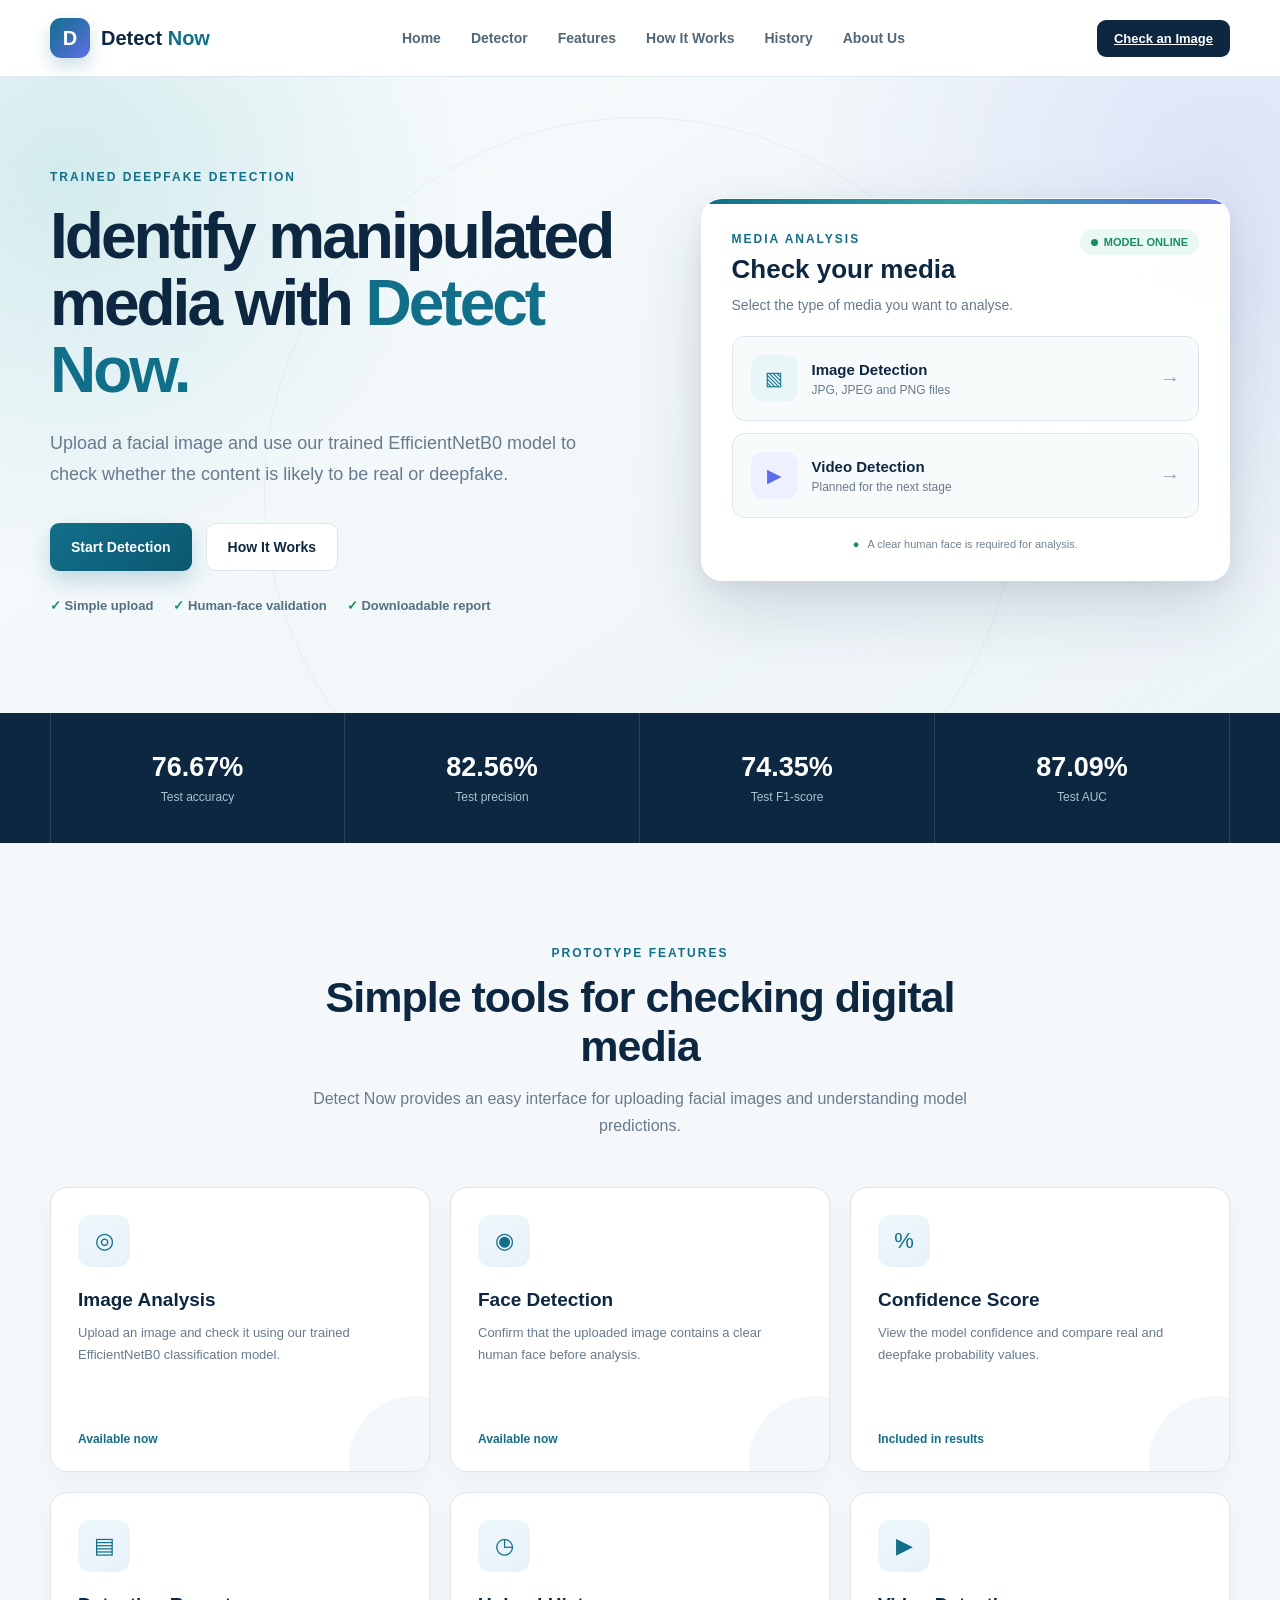
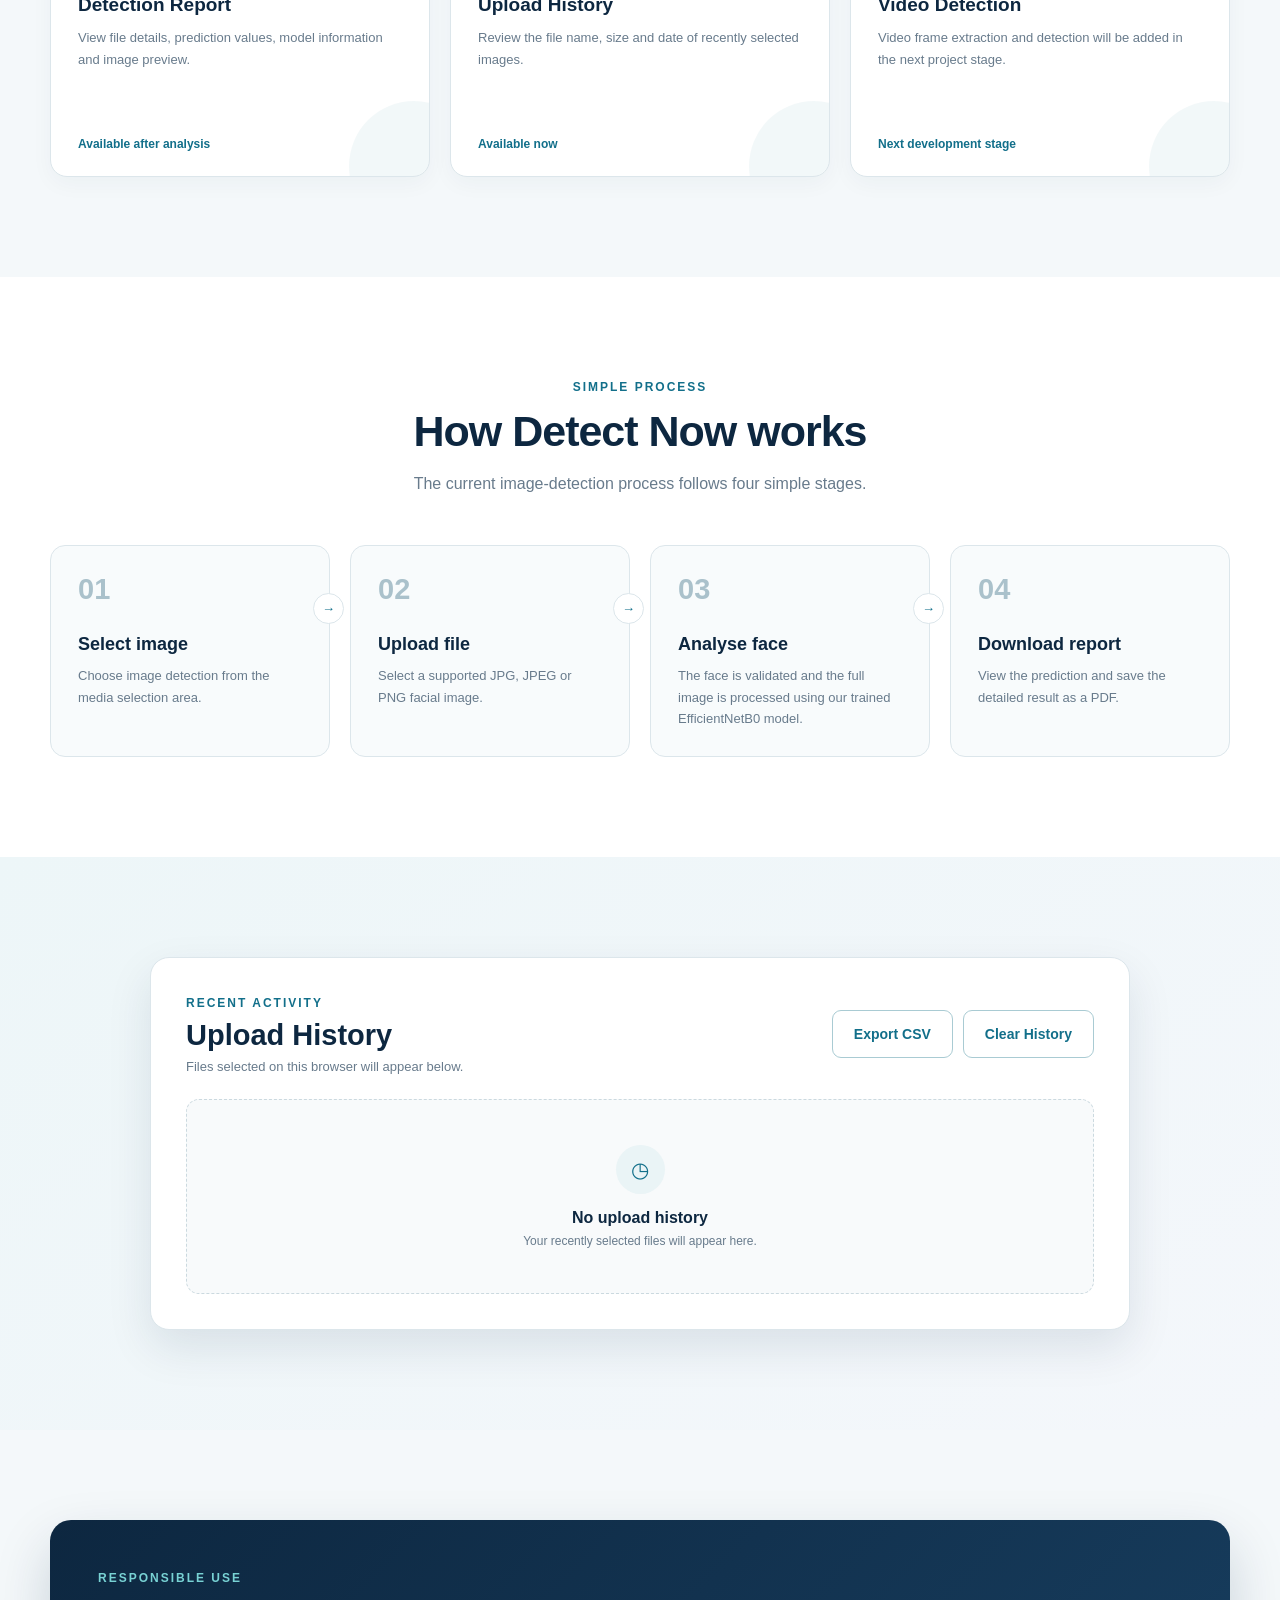
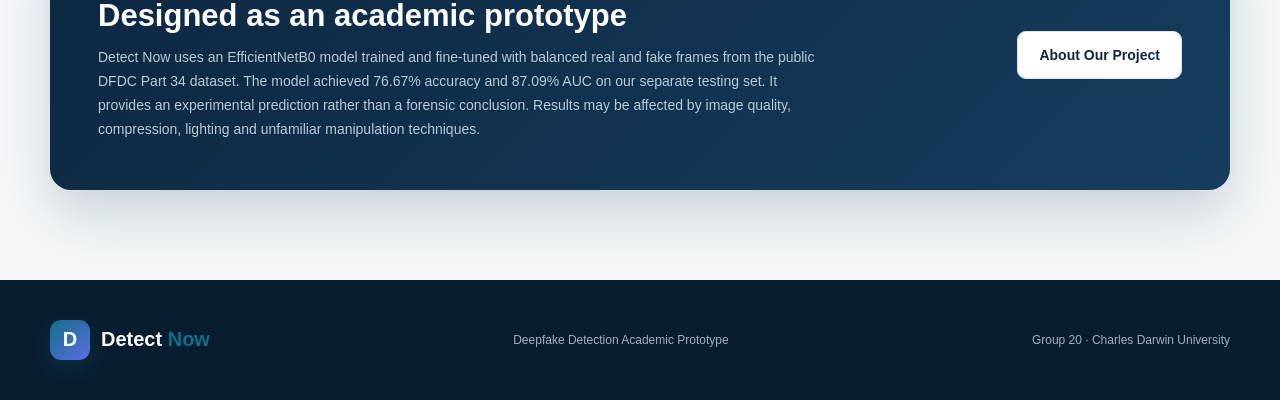
==== commit 096f6f62: "index.html" ====
--- a/index.html
+++ b/index.html
@@ -4,17 +4,11 @@
 <head>
     <meta charset="UTF-8">
 
-    <meta
-        name="viewport"
-        content="width=device-width, initial-scale=1.0"
-    >
+    <meta name="viewport" content="width=device-width, initial-scale=1.0">
 
     <title>Detect Now - Deepfake Detection</title>
 
-    <link
-        rel="stylesheet"
-        href="static/style.css"
-    >
+    <link rel="stylesheet" href="static/style.css">
 </head>
 
 <body>
@@ -40,10 +34,7 @@
                 <a href="about.html">About Us</a>
             </div>
 
-            <a
-                href="#detector"
-                class="nav-button"
-            >
+            <a href="#detector" class="nav-button">
                 Check an Image
             </a>
 
@@ -76,17 +67,11 @@
 
                     <div class="hero-buttons">
 
-                        <a
-                            href="#detector"
-                            class="primary-button"
-                        >
+                        <a href="#detector" class="primary-button">
                             Start Detection
                         </a>
 
-                        <a
-                            href="#how-it-works"
-                            class="secondary-button"
-                        >
+                        <a href="#how-it-works" class="secondary-button">
                             How It Works
                         </a>
 
@@ -100,10 +85,7 @@
 
                 </div>
 
-                <div
-                    id="detector"
-                    class="detector-card"
-                >
+                <div id="detector" class="detector-card">
 
                     <div class="card-heading">
 
@@ -125,16 +107,9 @@
                         Select the type of media you want to analyse.
                     </p>
 
-                    <div
-                        id="media-selection"
-                        class="media-selection"
-                    >
-
-                        <button
-                            type="button"
-                            id="select-image-button"
-                            class="media-button"
-                        >
+                    <div id="media-selection" class="media-selection">
+
+                        <button type="button" id="select-image-button" class="media-button">
 
                             <span class="media-icon image-icon">
                                 ▧
@@ -158,11 +133,7 @@
 
                         </button>
 
-                        <button
-                            type="button"
-                            id="select-video-button"
-                            class="media-button"
-                        >
+                        <button type="button" id="select-video-button" class="media-button">
 
                             <span class="media-icon video-icon">
                                 ▶
@@ -188,26 +159,15 @@
 
                     </div>
 
-                    <div
-                        id="upload-area"
-                        class="upload-area"
-                        hidden
-                    >
-
-                        <button
-                            type="button"
-                            id="back-button"
-                            class="back-button"
-                        >
+                    <div id="upload-area" class="upload-area" hidden>
+
+                        <button type="button" id="back-button" class="back-button">
                             ← Change media type
                         </button>
 
                         <div class="selected-type-heading">
 
-                            <span
-                                id="selected-type-icon"
-                                class="selected-type-icon"
-                            >
+                            <span id="selected-type-icon" class="selected-type-icon">
                                 ▧
                             </span>
 
@@ -225,10 +185,7 @@
 
                         </div>
 
-                        <label
-                            for="media-input"
-                            class="upload-box"
-                        >
+                        <label for="media-input" class="upload-box">
 
                             <span class="upload-cloud">
                                 ↑
@@ -246,23 +203,13 @@
                                 JPG, JPEG or PNG · Maximum 8 MB
                             </small>
 
-                            <input
-                                type="file"
-                                id="media-input"
-                            >
+                            <input type="file" id="media-input">
 
                         </label>
 
-                        <div
-                            id="image-preview-section"
-                            class="preview-section"
-                            hidden
-                        >
-
-                            <img
-                                id="image-preview"
-                                alt="Selected image"
-                            >
+                        <div id="image-preview-section" class="preview-section" hidden>
+
+                            <img id="image-preview" alt="Selected image">
 
                             <div class="preview-information">
 
@@ -276,16 +223,9 @@
 
                         </div>
 
-                        <div
-                            id="video-preview-section"
-                            class="preview-section"
-                            hidden
-                        >
-
-                            <video
-                                id="video-preview"
-                                controls
-                            ></video>
+                        <div id="video-preview-section" class="preview-section" hidden>
+
+                            <video id="video-preview" controls></video>
 
                             <div class="preview-information">
 
@@ -299,11 +239,7 @@
 
                         </div>
 
-                        <div
-                            id="video-notice"
-                            class="analysis-error"
-                            hidden
-                        >
+                        <div id="video-notice" class="analysis-error" hidden>
 
                             <span>i</span>
 
@@ -319,15 +255,20 @@
                                     Image detection is currently available.
                                 </p>
 
+                                <button type="button" id="switch-to-image-button" class="secondary-button"
+                                    style="margin-top: 12px; padding: 6px 14px; font-size: 12px;">
+                                    Switch to Image Detection
+                                </button>
+                                <button type="button" id="analyze-video-button" class="primary-button"
+                                    style="margin-top: 12px; padding: 6px 14px; font-size: 12px; margin-left: 6px;">
+                                    🎬 Extract Frames & Analyze Video
+                                </button>
+
                             </div>
 
                         </div>
 
-                        <div
-                            id="analysis-loading"
-                            class="analysis-loading"
-                            hidden
-                        >
+                        <div id="analysis-loading" class="analysis-loading" hidden>
 
                             <span class="loading-spinner"></span>
 
@@ -346,11 +287,7 @@
 
                         </div>
 
-                        <div
-                            id="analysis-error"
-                            class="analysis-error"
-                            hidden
-                        >
+                        <div id="analysis-error" class="analysis-error" hidden>
 
                             <span>!</span>
 
@@ -368,11 +305,7 @@
 
                         </div>
 
-                        <div
-                            id="detection-result"
-                            class="detection-result"
-                            hidden
-                        >
+                        <div id="detection-result" class="detection-result" hidden>
 
                             <div class="result-heading">
 
@@ -434,30 +367,15 @@
 
                         </div>
 
-                        <button
-                            type="button"
-                            id="analyse-button"
-                            class="full-button"
-                            hidden
-                        >
+                        <button type="button" id="analyse-button" class="full-button" hidden>
                             Analyse Image
                         </button>
 
-                        <button
-                            type="button"
-                            id="download-report-button"
-                            class="report-button"
-                            hidden
-                        >
+                        <button type="button" id="download-report-button" class="report-button" hidden>
                             View and Download Report
                         </button>
 
-                        <button
-                            type="button"
-                            id="upload-again-button"
-                            class="full-button"
-                            hidden
-                        >
+                        <button type="button" id="upload-again-button" class="full-button" hidden>
                             Upload Another File
                         </button>
 
@@ -505,10 +423,7 @@
 
         </section>
 
-        <section
-            id="features"
-            class="content-section"
-        >
+        <section id="features" class="content-section">
 
             <div class="section-heading">
 
@@ -648,10 +563,7 @@
 
         </section>
 
-        <section
-            id="how-it-works"
-            class="how-section"
-        >
+        <section id="how-it-works" class="how-section">
 
             <div class="section-heading">
 
@@ -734,10 +646,7 @@
 
         </section>
 
-        <section
-            id="history"
-            class="content-section history-section"
-        >
+        <section id="history" class="content-section history-section">
 
             <div class="history-card">
 
@@ -758,13 +667,14 @@
 
                     </div>
 
-                    <button
-                        type="button"
-                        id="clear-history-button"
-                        class="outline-button"
-                    >
-                        Clear History
-                    </button>
+                    <div style="display: flex; gap: 10px;">
+                        <button type="button" id="export-csv-button" class="outline-button">
+                            Export CSV
+                        </button>
+                        <button type="button" id="clear-history-button" class="outline-button">
+                            Clear History
+                        </button>
+                    </div>
 
                 </div>
 
@@ -815,10 +725,7 @@
 
             </div>
 
-            <a
-                href="about.html"
-                class="secondary-button"
-            >
+            <a href="about.html" class="secondary-button">
                 About Our Project
             </a>
 
@@ -858,4 +765,4 @@
 
 </body>
 
-</html>+</html>
--- a/static/style.css
+++ b/static/style.css
@@ -1,5 +1,3 @@
-
-
 :root {
     --navy: #0d2740;
     --navy-light: #173d5e;
@@ -8,6 +6,7 @@
     --cyan: #35a6aa;
     --purple: #5d6ee7;
     --page-background: #f4f8fa;
+    --card-background: #ffffff;
     --white: #ffffff;
     --text: #26394a;
     --muted: #687b8c;
@@ -99,11 +98,9 @@
     width: 40px;
     height: 40px;
     place-items: center;
-    background: linear-gradient(
-        135deg,
-        var(--blue),
-        var(--purple)
-    );
+    background: linear-gradient(135deg,
+            var(--blue),
+            var(--purple));
     color: white;
     border-radius: 11px;
     box-shadow: 0 8px 18px rgba(18, 111, 138, 0.22);
@@ -178,21 +175,15 @@
     overflow: hidden;
     padding: 90px 0 100px;
     background:
-        radial-gradient(
-            circle at 5% 15%,
+        radial-gradient(circle at 5% 15%,
             rgba(53, 166, 170, 0.18),
-            transparent 30%
-        ),
-        radial-gradient(
-            circle at 95% 15%,
+            transparent 30%),
+        radial-gradient(circle at 95% 15%,
             rgba(93, 110, 231, 0.14),
-            transparent 32%
-        ),
-        linear-gradient(
-            145deg,
+            transparent 32%),
+        linear-gradient(145deg,
             #f7fbfc,
-            #edf4f8
-        );
+            #edf4f8);
 }
 
 
@@ -245,7 +236,7 @@
 }
 
 
-.hero-text > p {
+.hero-text>p {
     max-width: 600px;
     margin: 0;
     color: var(--muted);
@@ -284,11 +275,9 @@
 
 .primary-button,
 .full-button {
-    background: linear-gradient(
-        135deg,
-        var(--blue),
-        var(--blue-dark)
-    );
+    background: linear-gradient(135deg,
+            var(--blue),
+            var(--blue-dark));
     color: white;
     border: none;
     box-shadow: 0 10px 22px rgba(18, 111, 138, 0.23);
@@ -354,12 +343,10 @@
     width: 100%;
     height: 5px;
     content: "";
-    background: linear-gradient(
-        90deg,
-        var(--blue),
-        var(--cyan),
-        var(--purple)
-    );
+    background: linear-gradient(90deg,
+            var(--blue),
+            var(--cyan),
+            var(--purple));
 }
 
 
@@ -583,11 +570,9 @@
     justify-content: center;
     gap: 7px;
     background:
-        linear-gradient(
-            145deg,
+        linear-gradient(145deg,
             #f3fafb,
-            #edf6f8
-        );
+            #edf6f8);
     color: var(--text);
     border: 2px dashed #91bbc6;
     border-radius: 15px;
@@ -627,15 +612,88 @@
 }
 
 
-.upload-box > span:not(.upload-cloud) {
+.upload-box>span:not(.upload-cloud) {
     color: var(--muted);
     font-size: 12px;
 }
 
 
-.upload-box small {
-    color: #82939f;
+.upload-box.drag-over {
+    background-color: var(--light-blue);
+    border-color: var(--blue);
+    transform: scale(1.02);
+    box-shadow: 0 12px 30px rgba(18, 111, 138, 0.2);
+}
+
+.sample-container {
+    margin-top: 14px;
+    display: flex;
+    flex-direction: column;
+    align-items: center;
+    gap: 8px;
+}
+
+.sample-container small {
+    color: var(--muted);
     font-size: 11px;
+    font-weight: 600;
+}
+
+.sample-buttons {
+    display: flex;
+    gap: 8px;
+    flex-wrap: wrap;
+    justify-content: center;
+}
+
+.sample-btn {
+    padding: 5px 11px;
+    background-color: var(--card-background);
+    color: var(--blue);
+    border: 1px solid var(--border);
+    border-radius: 6px;
+    font-size: 11px;
+    font-weight: 700;
+    cursor: pointer;
+    transition: all 0.2s ease;
+}
+
+.sample-btn:hover {
+    background-color: var(--blue);
+    color: white;
+    border-color: var(--blue);
+}
+
+.theme-toggle-btn {
+    padding: 8px 12px;
+    background: transparent;
+    border: 1px solid var(--border);
+    border-radius: 8px;
+    color: var(--text);
+    font-size: 15px;
+    cursor: pointer;
+    transition: all 0.2s ease;
+}
+
+.theme-toggle-btn:hover {
+    background-color: var(--light-blue);
+    border-color: var(--blue);
+}
+
+.preview-canvas-wrapper {
+    position: relative;
+    display: inline-block;
+    width: 100%;
+    text-align: center;
+}
+
+#face-box-canvas {
+    position: absolute;
+    top: 0;
+    left: 50%;
+    transform: translateX(-50%);
+    pointer-events: none;
+    border-radius: 9px;
 }
 
 
@@ -870,11 +928,9 @@
     height: 52px;
     margin-bottom: 22px;
     place-items: center;
-    background: linear-gradient(
-        145deg,
-        var(--light-blue),
-        #e8f1fb
-    );
+    background: linear-gradient(145deg,
+            var(--light-blue),
+            #e8f1fb);
     color: var(--blue);
     border-radius: 13px;
     font-size: 22px;
@@ -977,11 +1033,9 @@
 
 .history-section {
     background:
-        linear-gradient(
-            145deg,
+        linear-gradient(145deg,
             #edf6f8,
-            #f4f7fb
-        );
+            #f4f7fb);
 }
 
 
@@ -1041,7 +1095,7 @@
 }
 
 
-.empty-history-message > span {
+.empty-history-message>span {
     display: grid;
     width: 49px;
     height: 49px;
@@ -1083,7 +1137,7 @@
 }
 
 
-.history-item > div {
+.history-item>div {
     display: flex;
     min-width: 0;
     flex-direction: column;
@@ -1128,17 +1182,15 @@
     justify-content: space-between;
     gap: 50px;
     background:
-        linear-gradient(
-            135deg,
+        linear-gradient(135deg,
             var(--navy),
-            var(--navy-light)
-        );
+            var(--navy-light));
     border-radius: 21px;
     box-shadow: 0 25px 55px rgba(13, 39, 64, 0.18);
 }
 
 
-.privacy-section > div {
+.privacy-section>div {
     max-width: 720px;
 }
 
@@ -1322,7 +1374,7 @@
         text-align: center;
     }
 
-    .hero-text > p {
+    .hero-text>p {
         margin-right: auto;
         margin-left: auto;
     }
@@ -1377,7 +1429,7 @@
         letter-spacing: -2px;
     }
 
-    .hero-text > p {
+    .hero-text>p {
         font-size: 16px;
     }
 
@@ -1463,6 +1515,7 @@
         padding: 35px 24px 25px;
     }
 }
+
 .active-link {
     color: var(--blue) !important;
 }
@@ -1473,21 +1526,15 @@
     overflow: hidden;
     padding: 120px 20px;
     background:
-        radial-gradient(
-            circle at 15% 20%,
+        radial-gradient(circle at 15% 20%,
             rgba(53, 166, 170, 0.20),
-            transparent 30%
-        ),
-        radial-gradient(
-            circle at 90% 15%,
+            transparent 30%),
+        radial-gradient(circle at 90% 15%,
             rgba(93, 110, 231, 0.15),
-            transparent 32%
-        ),
-        linear-gradient(
-            145deg,
+            transparent 32%),
+        linear-gradient(145deg,
             #f7fbfc,
-            #eaf3f7
-        );
+            #eaf3f7);
 }
 
 
@@ -1636,11 +1683,9 @@
 .technology-section {
     padding: 100px 20px;
     background:
-        linear-gradient(
-            135deg,
+        linear-gradient(135deg,
             var(--navy),
-            var(--navy-light)
-        );
+            var(--navy-light));
 }
 
 
@@ -1683,7 +1728,7 @@
 }
 
 
-.technology-list > div {
+.technology-list>div {
     display: flex;
     min-height: 76px;
     padding: 16px 20px;
@@ -1762,11 +1807,9 @@
     margin: 0 auto 20px;
     place-items: center;
     background:
-        linear-gradient(
-            135deg,
+        linear-gradient(135deg,
             var(--blue),
-            var(--purple)
-        );
+            var(--purple));
     color: white;
     border: 5px solid #e9f3f6;
     border-radius: 50%;
@@ -1791,7 +1834,7 @@
 }
 
 
-.team-card > p:last-child {
+.team-card>p:last-child {
     margin: 0;
     color: var(--muted);
     font-size: 13px;
@@ -1810,7 +1853,7 @@
 }
 
 
-.supervisor-section > div:first-child {
+.supervisor-section>div:first-child {
     max-width: 650px;
 }
 
@@ -1851,7 +1894,7 @@
 }
 
 
-.supervisor-card > div {
+.supervisor-card>div {
     display: flex;
     flex-direction: column;
     gap: 6px;
@@ -1864,7 +1907,7 @@
 }
 
 
-.supervisor-card > div span {
+.supervisor-card>div span {
     color: var(--blue);
     font-size: 12px;
     font-weight: 700;
@@ -1874,16 +1917,12 @@
 .limitations-section {
     padding: 100px 20px;
     background:
-        radial-gradient(
-            circle at 10% 20%,
+        radial-gradient(circle at 10% 20%,
             rgba(53, 166, 170, 0.18),
-            transparent 32%
-        ),
-        linear-gradient(
-            145deg,
+            transparent 32%),
+        linear-gradient(145deg,
             #edf7f8,
-            #f5f7fb
-        );
+            #f5f7fb);
 }
 
 
@@ -1983,4 +2022,4 @@
         width: 100%;
         min-width: 0;
     }
-}+}
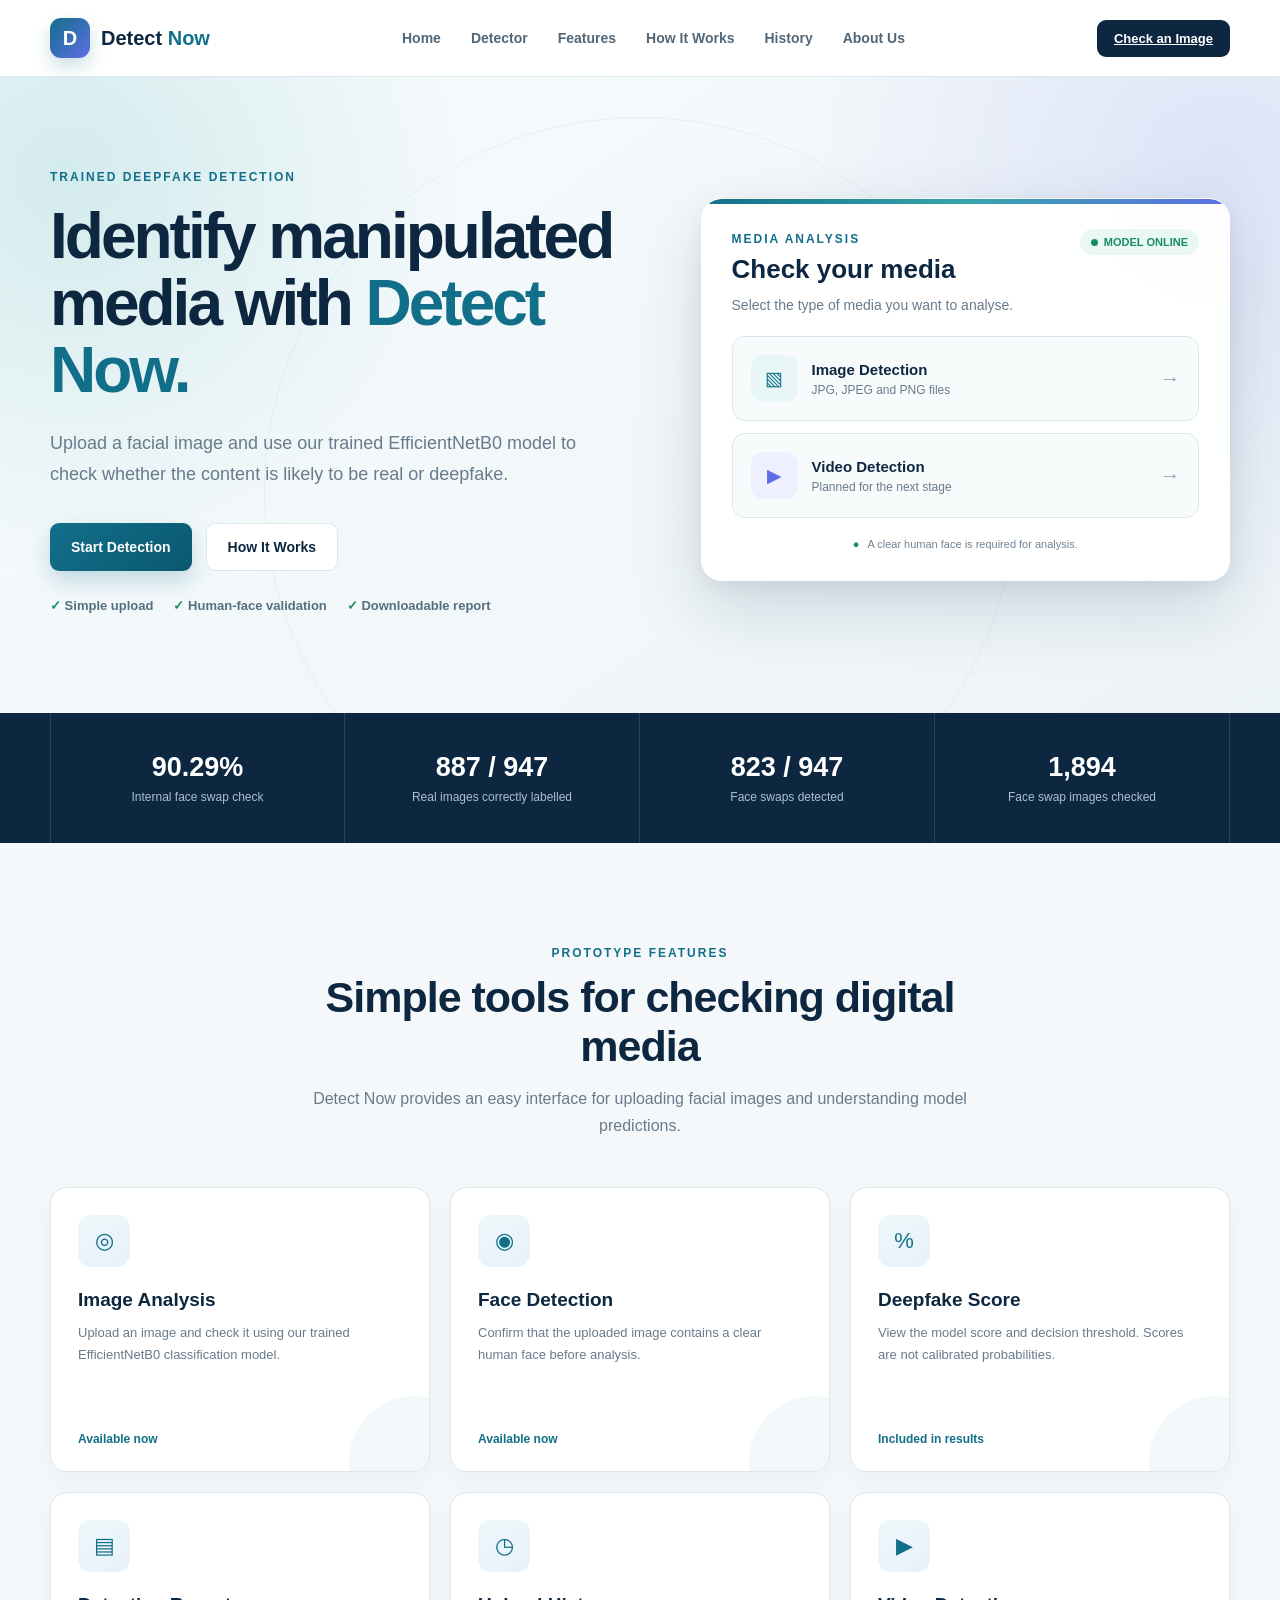
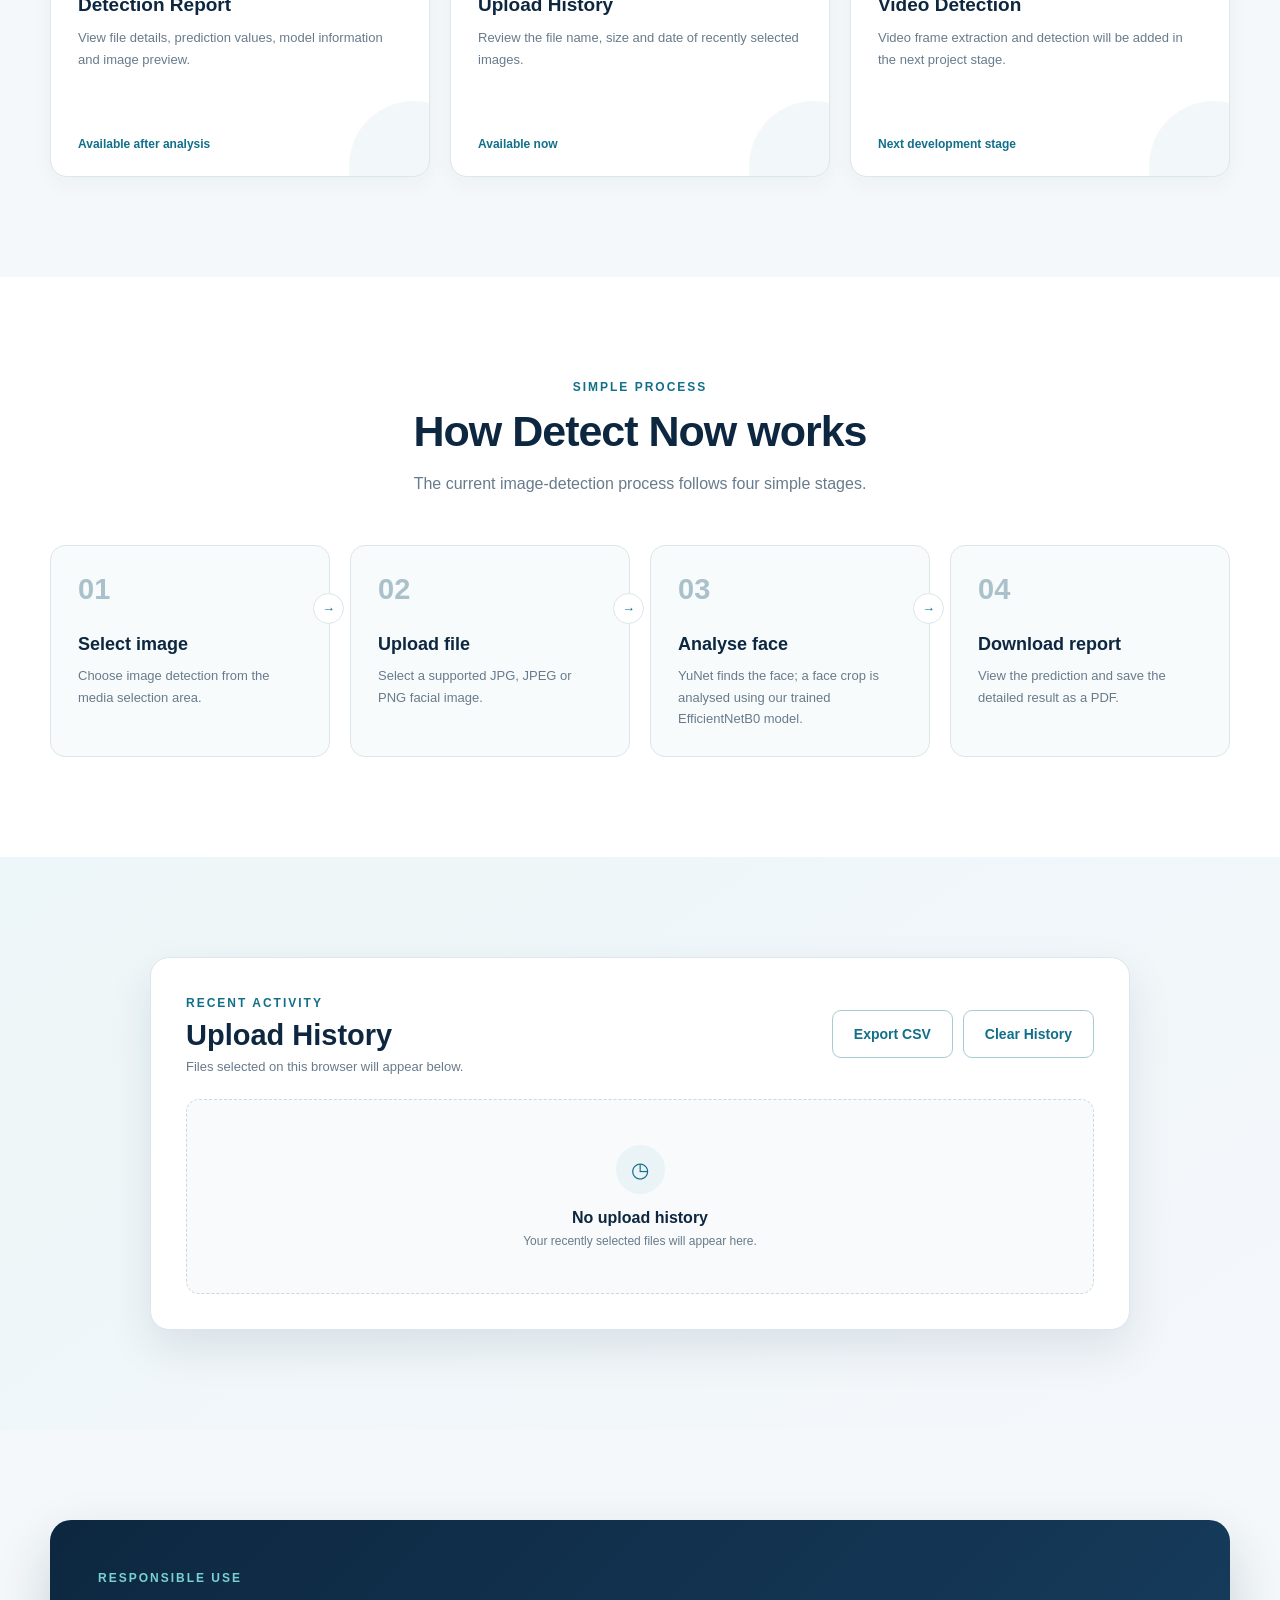
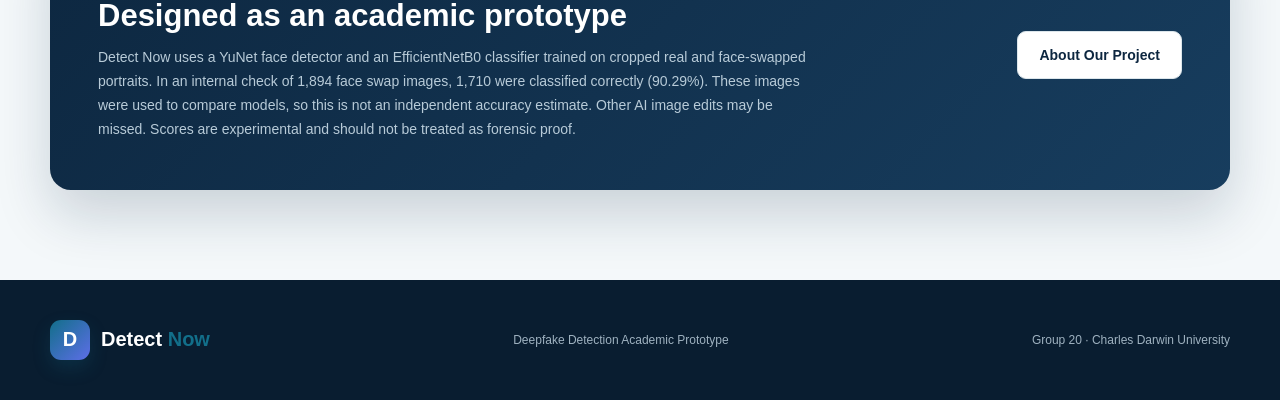
==== commit 9f8e8c44: "Update face swap prototype and project documentation" ====
--- a/index.html
+++ b/index.html
@@ -322,7 +322,7 @@
                                 </div>
 
                                 <strong id="confidence-text">
-                                    0% confidence
+                                    0% deepfake score
                                 </strong>
 
                             </div>
@@ -400,23 +400,23 @@
             <div class="statistics-container">
 
                 <div class="statistic">
-                    <strong>76.67%</strong>
-                    <span>Test accuracy</span>
+                    <strong>90.29%</strong>
+                    <span>Internal face swap check</span>
                 </div>
 
                 <div class="statistic">
-                    <strong>82.56%</strong>
-                    <span>Test precision</span>
+                    <strong>887 / 947</strong>
+                    <span>Real images correctly labelled</span>
                 </div>
 
                 <div class="statistic">
-                    <strong>74.35%</strong>
-                    <span>Test F1-score</span>
+                    <strong>823 / 947</strong>
+                    <span>Face swaps detected</span>
                 </div>
 
                 <div class="statistic">
-                    <strong>87.09%</strong>
-                    <span>Test AUC</span>
+                    <strong>1,894</strong>
+                    <span>Face swap images checked</span>
                 </div>
 
             </div>
@@ -489,11 +489,10 @@
                         %
                     </span>
 
-                    <h3>Confidence Score</h3>
-
-                    <p>
-                        View the model confidence and compare
-                        real and deepfake probability values.
+                    <h3>Deepfake Score</h3>
+
+                    <p>
+                        View the model score and decision threshold. Scores are not calibrated probabilities.
                     </p>
 
                     <span class="feature-link">
@@ -621,8 +620,7 @@
                     <h3>Analyse face</h3>
 
                     <p>
-                        The face is validated and the full image is
-                        processed using our trained EfficientNetB0 model.
+                        YuNet finds the face; a face crop is analysed using our trained EfficientNetB0 model.
                     </p>
 
                 </article>
@@ -712,15 +710,13 @@
                 </h2>
 
                 <p>
-                    Detect Now uses an EfficientNetB0 model trained
-                    and fine-tuned with balanced real and fake frames
-                    from the public DFDC Part 34 dataset. The model
-                    achieved 76.67% accuracy and 87.09% AUC on our
-                    separate testing set. It provides an experimental
-                    prediction rather than a forensic conclusion.
-                    Results may be affected by image quality,
-                    compression, lighting and unfamiliar
-                    manipulation techniques.
+                    Detect Now uses a YuNet face detector and an EfficientNetB0
+                    classifier trained on cropped real and face-swapped portraits.
+                    In an internal check of 1,894 face swap images, 1,710 were
+                    classified correctly (90.29%). These images were used to
+                    compare models, so this is not an independent accuracy
+                    estimate. Other AI image edits may be missed. Scores are
+                    experimental and should not be treated as forensic proof.
                 </p>
 
             </div>
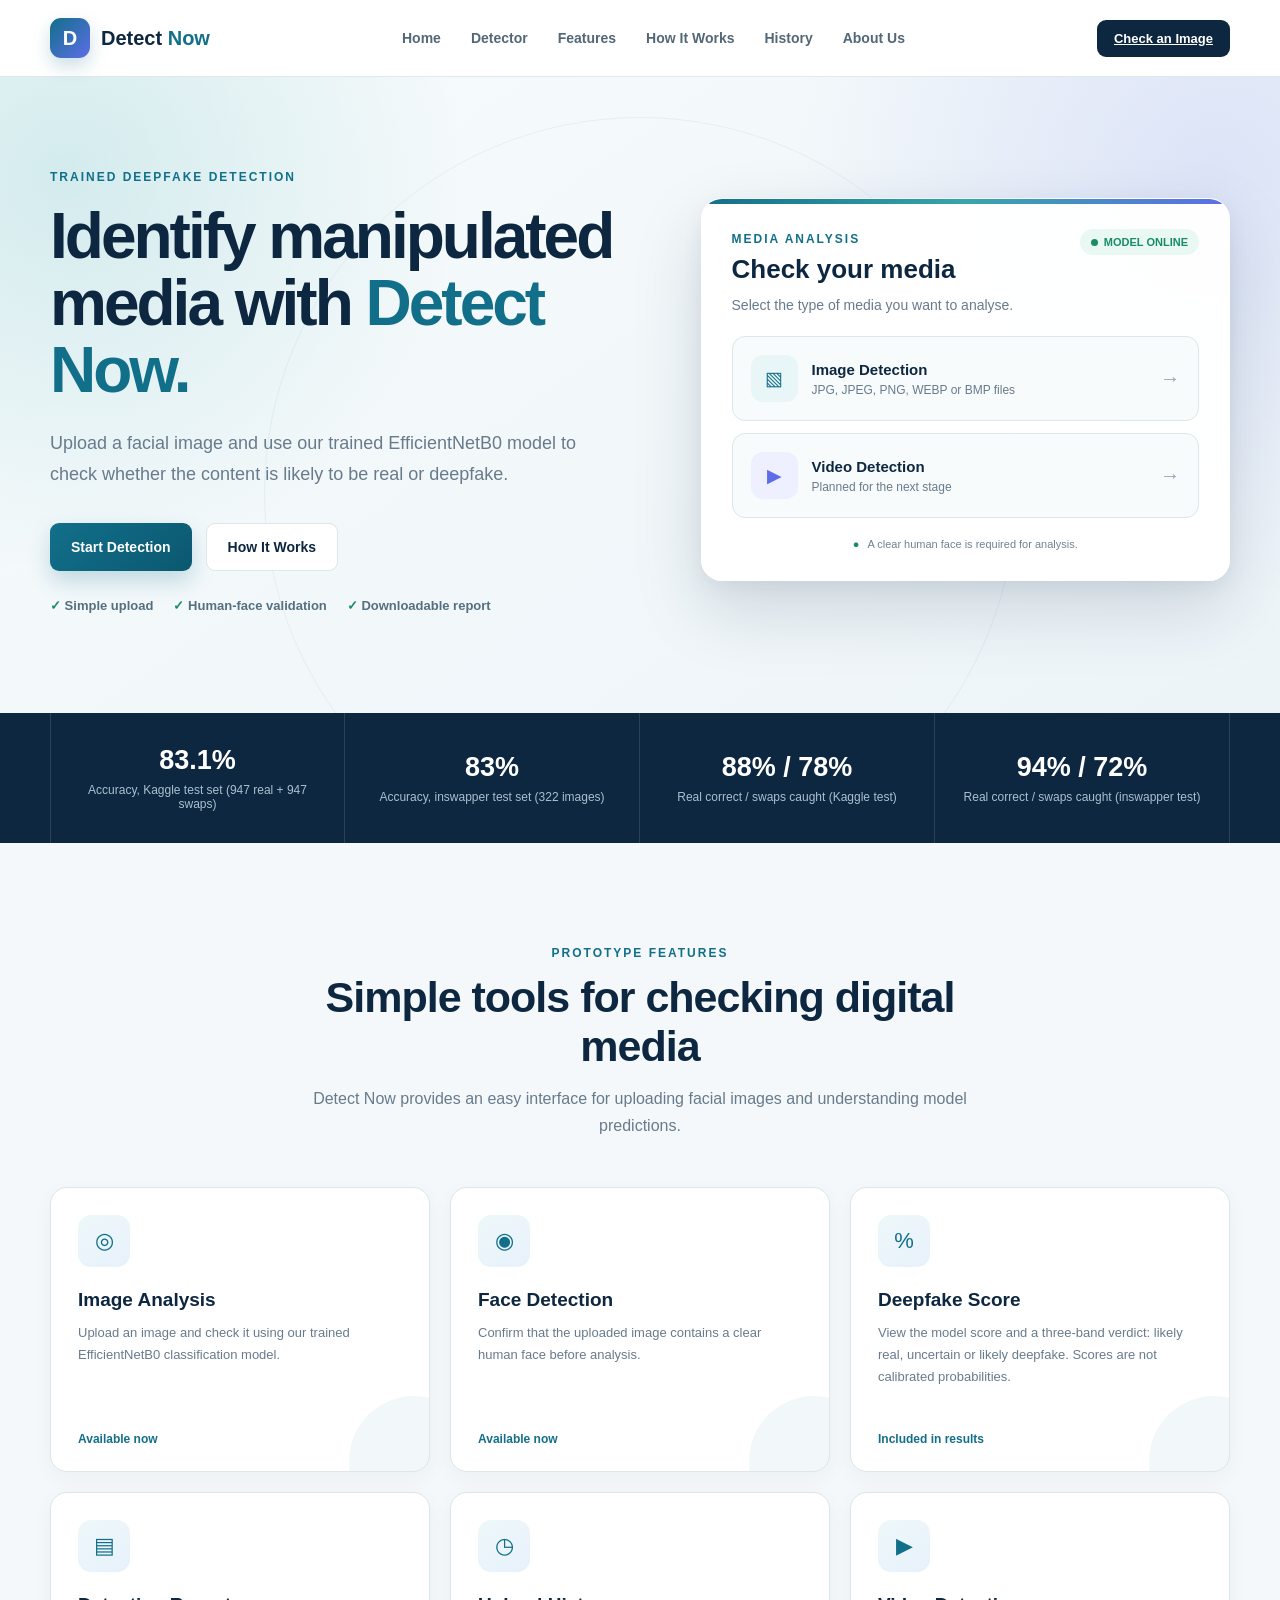
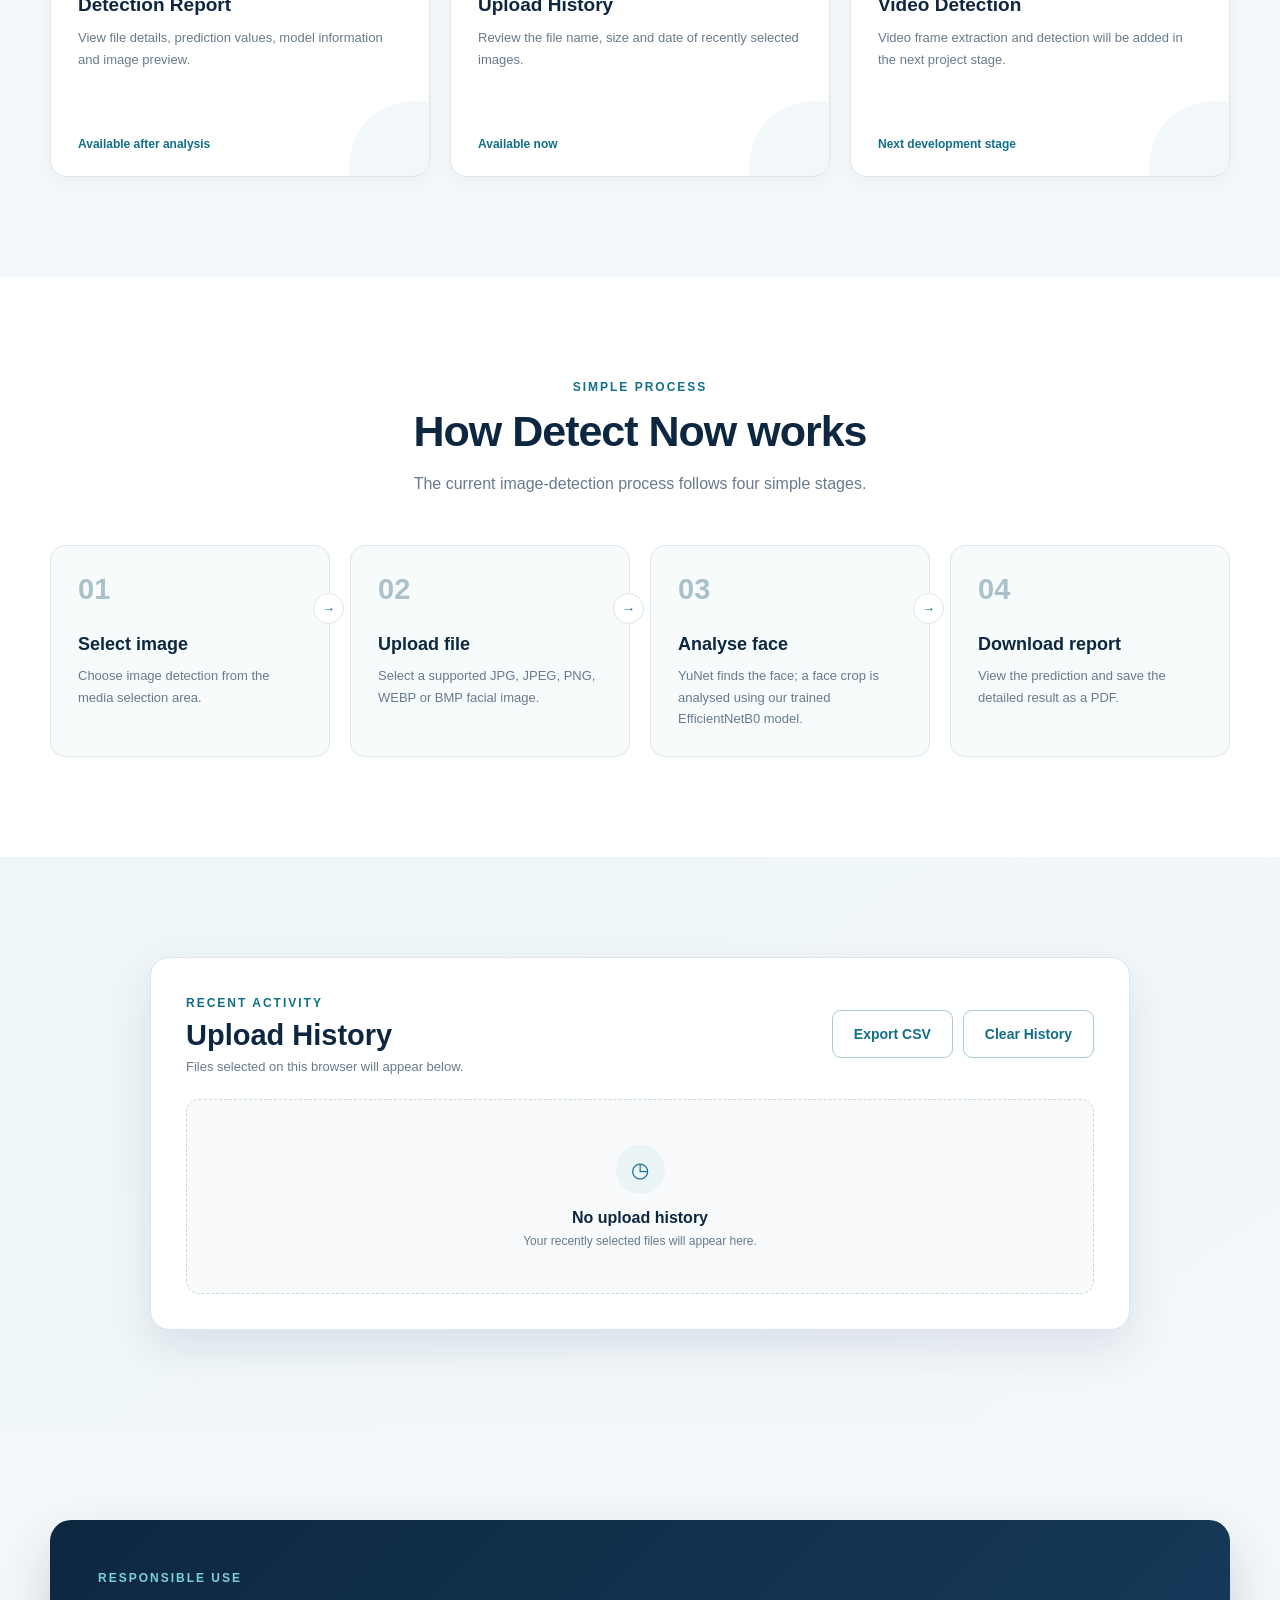
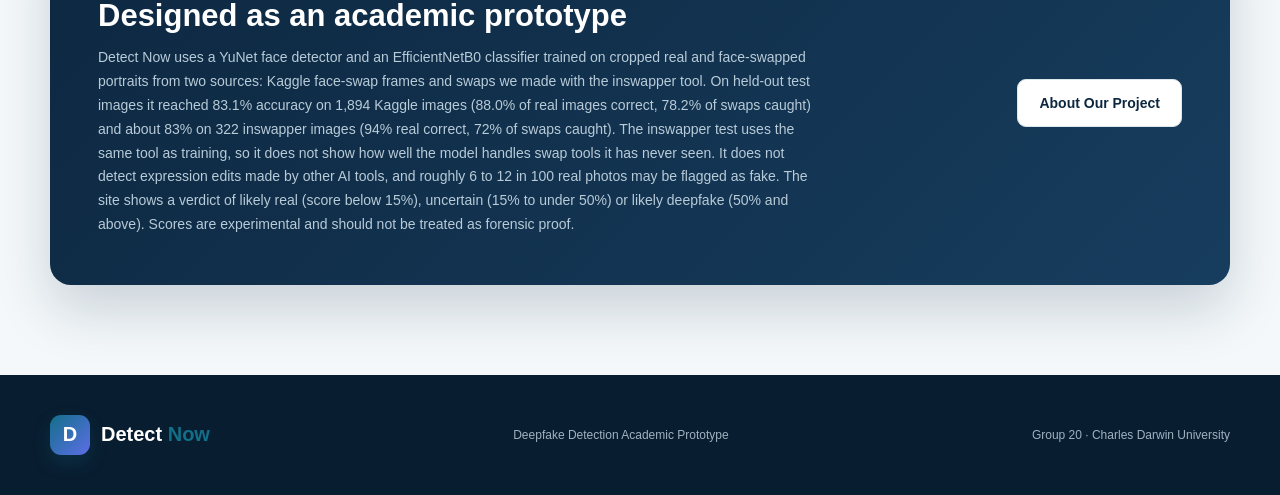
==== commit 44bc694e: "Apply review fixes, add v2 model and three-band verdict" ====
--- a/index.html
+++ b/index.html
@@ -1,764 +1,351 @@
 <!DOCTYPE html>
 <html lang="en">
-
 <head>
-    <meta charset="UTF-8">
-
-    <meta name="viewport" content="width=device-width, initial-scale=1.0">
-
-    <title>Detect Now - Deepfake Detection</title>
-
-    <link rel="stylesheet" href="static/style.css">
+<meta charset="UTF-8">
+<meta name="viewport" content="width=device-width, initial-scale=1.0">
+<title>Detect Now - Deepfake Detection</title>
+<link rel="stylesheet" href="static/style.css">
 </head>
-
 <body>
 
-    <nav class="navbar">
-
-        <div class="nav-container">
-
-            <a href="#home" class="logo">
-                <span class="logo-icon">D</span>
-
-                <span>
-                    Detect <strong>Now</strong>
-                </span>
-            </a>
-
-            <div class="nav-links">
-                <a href="#home">Home</a>
-                <a href="#detector">Detector</a>
-                <a href="#features">Features</a>
-                <a href="#how-it-works">How It Works</a>
-                <a href="#history">History</a>
-                <a href="about.html">About Us</a>
+<nav class="navbar">
+  <div class="nav-container">
+    <a href="#home" class="logo">
+      <span class="logo-icon">D</span>
+      <span>Detect <strong>Now</strong></span>
+    </a>
+    <div class="nav-links">
+      <a href="#home">Home</a>
+      <a href="#detector">Detector</a>
+      <a href="#features">Features</a>
+      <a href="#how-it-works">How It Works</a>
+      <a href="#history">History</a>
+      <a href="about.html">About Us</a>
+    </div>
+    <a href="#detector" class="nav-button">Check an Image</a>
+  </div>
+</nav>
+
+<main id="home">
+
+<section class="hero-section">
+  <div class="hero-content">
+    <div class="hero-text">
+      <span class="hero-label">TRAINED DEEPFAKE DETECTION</span>
+      <h1>Identify manipulated media with <span>Detect Now.</span></h1>
+      <p>Upload a facial image and use our trained EfficientNetB0 model to check whether the content is likely to be real or deepfake.</p>
+      <div class="hero-buttons">
+        <a href="#detector" class="primary-button">Start Detection</a>
+        <a href="#how-it-works" class="secondary-button">How It Works</a>
+      </div>
+      <div class="hero-points">
+        <span>✓ Simple upload</span>
+        <span>✓ Human-face validation</span>
+        <span>✓ Downloadable report</span>
+      </div>
+    </div>
+
+    <div id="detector" class="detector-card">
+      <div class="card-heading">
+        <div>
+          <span class="section-label">MEDIA ANALYSIS</span>
+          <h2>Check your media</h2>
+        </div>
+        <span class="status-badge">Model Online</span>
+      </div>
+
+      <p class="card-description">Select the type of media you want to analyse.</p>
+
+      <div id="media-selection" class="media-selection">
+        <button type="button" id="select-image-button" class="media-button">
+          <span class="media-icon image-icon">▧</span>
+          <span class="media-details">
+            <strong>Image Detection</strong>
+            <small>JPG, JPEG, PNG, WEBP or BMP files</small>
+          </span>
+          <span class="media-arrow">→</span>
+        </button>
+
+        <button type="button" id="select-video-button" class="media-button">
+          <span class="media-icon video-icon">▶</span>
+          <span class="media-details">
+            <strong>Video Detection</strong>
+            <small>Planned for the next stage</small>
+          </span>
+          <span class="media-arrow">→</span>
+        </button>
+      </div>
+
+      <div id="upload-area" class="upload-area" hidden>
+        <button type="button" id="back-button" class="back-button">← Change media type</button>
+
+        <div class="selected-type-heading">
+          <span id="selected-type-icon" class="selected-type-icon">▧</span>
+          <div>
+            <h3 id="upload-heading">Upload Image</h3>
+            <p id="upload-description">Select an image from your device.</p>
+          </div>
+        </div>
+
+        <label for="media-input" class="upload-box">
+          <span class="upload-cloud">↑</span>
+          <strong id="upload-text">Choose an image</strong>
+          <span>Click to browse your device</span>
+          <small id="file-information">JPG, JPEG, PNG, WEBP or BMP · Maximum 10 MB</small>
+          <input type="file" id="media-input">
+        </label>
+
+        <div id="image-preview-section" class="preview-section" hidden>
+          <img id="image-preview" alt="Selected image">
+          <div class="preview-information">
+            <strong id="image-file-name"></strong>
+            <span>Image ready for analysis</span>
+          </div>
+        </div>
+
+        <div id="video-preview-section" class="preview-section" hidden>
+          <video id="video-preview" controls></video>
+          <div class="preview-information">
+            <strong id="video-file-name"></strong>
+            <span>Video selected</span>
+          </div>
+        </div>
+
+        <div id="video-notice" class="analysis-error" hidden>
+          <span>i</span>
+          <div>
+            <h3>Video Detection Coming Soon</h3>
+            <p>Video detection will be added during the next development stage. Image detection is currently available.</p>
+            <button type="button" id="switch-to-image-button" class="secondary-button"
+              style="margin-top: 12px; padding: 6px 14px; font-size: 12px;">
+              Switch to Image Detection
+            </button>
+          </div>
+        </div>
+
+        <div id="analysis-loading" class="analysis-loading" hidden>
+          <span class="loading-spinner"></span>
+          <div>
+            <h3>Analysing Image</h3>
+            <p>The trained EfficientNetB0 model is checking the selected image. Please wait.</p>
+          </div>
+        </div>
+
+        <div id="analysis-error" class="analysis-error" hidden>
+          <span>!</span>
+          <div>
+            <h3>Analysis Failed</h3>
+            <p id="analysis-error-text">The image could not be analysed.</p>
+          </div>
+        </div>
+
+        <div id="detection-result" class="detection-result" hidden>
+          <div class="result-heading">
+            <div>
+              <span class="result-label">DETECTION RESULT</span>
+              <h3 id="prediction-text">Likely Real</h3>
             </div>
-
-            <a href="#detector" class="nav-button">
-                Check an Image
-            </a>
-
-        </div>
-
-    </nav>
-
-    <main id="home">
-
-        <section class="hero-section">
-
-            <div class="hero-content">
-
-                <div class="hero-text">
-
-                    <span class="hero-label">
-                        TRAINED DEEPFAKE DETECTION
-                    </span>
-
-                    <h1>
-                        Identify manipulated media with
-                        <span>Detect Now.</span>
-                    </h1>
-
-                    <p>
-                        Upload a facial image and use our trained
-                        EfficientNetB0 model to check whether the
-                        content is likely to be real or deepfake.
-                    </p>
-
-                    <div class="hero-buttons">
-
-                        <a href="#detector" class="primary-button">
-                            Start Detection
-                        </a>
-
-                        <a href="#how-it-works" class="secondary-button">
-                            How It Works
-                        </a>
-
-                    </div>
-
-                    <div class="hero-points">
-                        <span>✓ Simple upload</span>
-                        <span>✓ Human-face validation</span>
-                        <span>✓ Downloadable report</span>
-                    </div>
-
-                </div>
-
-                <div id="detector" class="detector-card">
-
-                    <div class="card-heading">
-
-                        <div>
-                            <span class="section-label">
-                                MEDIA ANALYSIS
-                            </span>
-
-                            <h2>Check your media</h2>
-                        </div>
-
-                        <span class="status-badge">
-                            Model Online
-                        </span>
-
-                    </div>
-
-                    <p class="card-description">
-                        Select the type of media you want to analyse.
-                    </p>
-
-                    <div id="media-selection" class="media-selection">
-
-                        <button type="button" id="select-image-button" class="media-button">
-
-                            <span class="media-icon image-icon">
-                                ▧
-                            </span>
-
-                            <span class="media-details">
-
-                                <strong>
-                                    Image Detection
-                                </strong>
-
-                                <small>
-                                    JPG, JPEG and PNG files
-                                </small>
-
-                            </span>
-
-                            <span class="media-arrow">
-                                →
-                            </span>
-
-                        </button>
-
-                        <button type="button" id="select-video-button" class="media-button">
-
-                            <span class="media-icon video-icon">
-                                ▶
-                            </span>
-
-                            <span class="media-details">
-
-                                <strong>
-                                    Video Detection
-                                </strong>
-
-                                <small>
-                                    Planned for the next stage
-                                </small>
-
-                            </span>
-
-                            <span class="media-arrow">
-                                →
-                            </span>
-
-                        </button>
-
-                    </div>
-
-                    <div id="upload-area" class="upload-area" hidden>
-
-                        <button type="button" id="back-button" class="back-button">
-                            ← Change media type
-                        </button>
-
-                        <div class="selected-type-heading">
-
-                            <span id="selected-type-icon" class="selected-type-icon">
-                                ▧
-                            </span>
-
-                            <div>
-
-                                <h3 id="upload-heading">
-                                    Upload Image
-                                </h3>
-
-                                <p id="upload-description">
-                                    Select an image from your device.
-                                </p>
-
-                            </div>
-
-                        </div>
-
-                        <label for="media-input" class="upload-box">
-
-                            <span class="upload-cloud">
-                                ↑
-                            </span>
-
-                            <strong id="upload-text">
-                                Choose an image
-                            </strong>
-
-                            <span>
-                                Click to browse your device
-                            </span>
-
-                            <small id="file-information">
-                                JPG, JPEG or PNG · Maximum 8 MB
-                            </small>
-
-                            <input type="file" id="media-input">
-
-                        </label>
-
-                        <div id="image-preview-section" class="preview-section" hidden>
-
-                            <img id="image-preview" alt="Selected image">
-
-                            <div class="preview-information">
-
-                                <strong id="image-file-name"></strong>
-
-                                <span>
-                                    Image ready for analysis
-                                </span>
-
-                            </div>
-
-                        </div>
-
-                        <div id="video-preview-section" class="preview-section" hidden>
-
-                            <video id="video-preview" controls></video>
-
-                            <div class="preview-information">
-
-                                <strong id="video-file-name"></strong>
-
-                                <span>
-                                    Video selected
-                                </span>
-
-                            </div>
-
-                        </div>
-
-                        <div id="video-notice" class="analysis-error" hidden>
-
-                            <span>i</span>
-
-                            <div>
-
-                                <h3>
-                                    Video Detection Coming Soon
-                                </h3>
-
-                                <p>
-                                    Video detection will be added
-                                    during the next development stage.
-                                    Image detection is currently available.
-                                </p>
-
-                                <button type="button" id="switch-to-image-button" class="secondary-button"
-                                    style="margin-top: 12px; padding: 6px 14px; font-size: 12px;">
-                                    Switch to Image Detection
-                                </button>
-                                <button type="button" id="analyze-video-button" class="primary-button"
-                                    style="margin-top: 12px; padding: 6px 14px; font-size: 12px; margin-left: 6px;">
-                                    🎬 Extract Frames & Analyze Video
-                                </button>
-
-                            </div>
-
-                        </div>
-
-                        <div id="analysis-loading" class="analysis-loading" hidden>
-
-                            <span class="loading-spinner"></span>
-
-                            <div>
-
-                                <h3>
-                                    Analysing Image
-                                </h3>
-
-                                <p>
-                                    The trained EfficientNetB0 model is checking
-                                    the selected image. Please wait.
-                                </p>
-
-                            </div>
-
-                        </div>
-
-                        <div id="analysis-error" class="analysis-error" hidden>
-
-                            <span>!</span>
-
-                            <div>
-
-                                <h3>
-                                    Analysis Failed
-                                </h3>
-
-                                <p id="analysis-error-text">
-                                    The image could not be analysed.
-                                </p>
-
-                            </div>
-
-                        </div>
-
-                        <div id="detection-result" class="detection-result" hidden>
-
-                            <div class="result-heading">
-
-                                <div>
-
-                                    <span class="result-label">
-                                        DETECTION RESULT
-                                    </span>
-
-                                    <h3 id="prediction-text">
-                                        Likely Real
-                                    </h3>
-
-                                </div>
-
-                                <strong id="confidence-text">
-                                    0% deepfake score
-                                </strong>
-
-                            </div>
-
-                            <div class="confidence-bar">
-                                <span id="confidence-bar-fill"></span>
-                            </div>
-
-                            <div class="probability-grid">
-
-                                <div>
-
-                                    <span>
-                                        Real probability
-                                    </span>
-
-                                    <strong id="real-probability">
-                                        0%
-                                    </strong>
-
-                                </div>
-
-                                <div>
-
-                                    <span>
-                                        Deepfake probability
-                                    </span>
-
-                                    <strong id="fake-probability">
-                                        0%
-                                    </strong>
-
-                                </div>
-
-                            </div>
-
-                            <p class="result-warning">
-                                This result is produced by our
-                                trained EfficientNetB0 model and should not
-                                be treated as forensic proof.
-                            </p>
-
-                        </div>
-
-                        <button type="button" id="analyse-button" class="full-button" hidden>
-                            Analyse Image
-                        </button>
-
-                        <button type="button" id="download-report-button" class="report-button" hidden>
-                            View and Download Report
-                        </button>
-
-                        <button type="button" id="upload-again-button" class="full-button" hidden>
-                            Upload Another File
-                        </button>
-
-                    </div>
-
-                    <div class="security-message">
-
-                        <span>●</span>
-
-                        A clear human face is required for analysis.
-
-                    </div>
-
-                </div>
-
+            <strong id="confidence-text">0% deepfake score</strong>
+          </div>
+
+          <div class="confidence-bar">
+            <span id="confidence-bar-fill"></span>
+          </div>
+
+          <div class="probability-grid">
+            <div>
+              <span>Real score</span>
+              <strong id="real-probability">0%</strong>
             </div>
-
-        </section>
-
-        <section class="statistics-section">
-
-            <div class="statistics-container">
-
-                <div class="statistic">
-                    <strong>90.29%</strong>
-                    <span>Internal face swap check</span>
-                </div>
-
-                <div class="statistic">
-                    <strong>887 / 947</strong>
-                    <span>Real images correctly labelled</span>
-                </div>
-
-                <div class="statistic">
-                    <strong>823 / 947</strong>
-                    <span>Face swaps detected</span>
-                </div>
-
-                <div class="statistic">
-                    <strong>1,894</strong>
-                    <span>Face swap images checked</span>
-                </div>
-
+            <div>
+              <span>Deepfake score</span>
+              <strong id="fake-probability">0%</strong>
             </div>
-
-        </section>
-
-        <section id="features" class="content-section">
-
-            <div class="section-heading">
-
-                <span class="section-label">
-                    PROTOTYPE FEATURES
-                </span>
-
-                <h2>
-                    Simple tools for checking digital media
-                </h2>
-
-                <p>
-                    Detect Now provides an easy interface
-                    for uploading facial images and understanding
-                    model predictions.
-                </p>
-
-            </div>
-
-            <div class="features-grid">
-
-                <article class="feature-card">
-
-                    <span class="feature-icon">
-                        ◎
-                    </span>
-
-                    <h3>Image Analysis</h3>
-
-                    <p>
-                        Upload an image and check it using
-                        our trained EfficientNetB0 classification model.
-                    </p>
-
-                    <span class="feature-link">
-                        Available now
-                    </span>
-
-                </article>
-
-                <article class="feature-card">
-
-                    <span class="feature-icon">
-                        ◉
-                    </span>
-
-                    <h3>Face Detection</h3>
-
-                    <p>
-                        Confirm that the uploaded image contains
-                        a clear human face before analysis.
-                    </p>
-
-                    <span class="feature-link">
-                        Available now
-                    </span>
-
-                </article>
-
-                <article class="feature-card">
-
-                    <span class="feature-icon">
-                        %
-                    </span>
-
-                    <h3>Deepfake Score</h3>
-
-                    <p>
-                        View the model score and decision threshold. Scores are not calibrated probabilities.
-                    </p>
-
-                    <span class="feature-link">
-                        Included in results
-                    </span>
-
-                </article>
-
-                <article class="feature-card">
-
-                    <span class="feature-icon">
-                        ▤
-                    </span>
-
-                    <h3>Detection Report</h3>
-
-                    <p>
-                        View file details, prediction values,
-                        model information and image preview.
-                    </p>
-
-                    <span class="feature-link">
-                        Available after analysis
-                    </span>
-
-                </article>
-
-                <article class="feature-card">
-
-                    <span class="feature-icon">
-                        ◷
-                    </span>
-
-                    <h3>Upload History</h3>
-
-                    <p>
-                        Review the file name, size and date
-                        of recently selected images.
-                    </p>
-
-                    <span class="feature-link">
-                        Available now
-                    </span>
-
-                </article>
-
-                <article class="feature-card">
-
-                    <span class="feature-icon">
-                        ▶
-                    </span>
-
-                    <h3>Video Detection</h3>
-
-                    <p>
-                        Video frame extraction and detection
-                        will be added in the next project stage.
-                    </p>
-
-                    <span class="feature-link">
-                        Next development stage
-                    </span>
-
-                </article>
-
-            </div>
-
-        </section>
-
-        <section id="how-it-works" class="how-section">
-
-            <div class="section-heading">
-
-                <span class="section-label">
-                    SIMPLE PROCESS
-                </span>
-
-                <h2>How Detect Now works</h2>
-
-                <p>
-                    The current image-detection process
-                    follows four simple stages.
-                </p>
-
-            </div>
-
-            <div class="steps-grid">
-
-                <article class="step-card">
-
-                    <span class="step-number">
-                        01
-                    </span>
-
-                    <h3>Select image</h3>
-
-                    <p>
-                        Choose image detection from
-                        the media selection area.
-                    </p>
-
-                </article>
-
-                <article class="step-card">
-
-                    <span class="step-number">
-                        02
-                    </span>
-
-                    <h3>Upload file</h3>
-
-                    <p>
-                        Select a supported JPG, JPEG
-                        or PNG facial image.
-                    </p>
-
-                </article>
-
-                <article class="step-card">
-
-                    <span class="step-number">
-                        03
-                    </span>
-
-                    <h3>Analyse face</h3>
-
-                    <p>
-                        YuNet finds the face; a face crop is analysed using our trained EfficientNetB0 model.
-                    </p>
-
-                </article>
-
-                <article class="step-card">
-
-                    <span class="step-number">
-                        04
-                    </span>
-
-                    <h3>Download report</h3>
-
-                    <p>
-                        View the prediction and save
-                        the detailed result as a PDF.
-                    </p>
-
-                </article>
-
-            </div>
-
-        </section>
-
-        <section id="history" class="content-section history-section">
-
-            <div class="history-card">
-
-                <div class="history-heading">
-
-                    <div>
-
-                        <span class="section-label">
-                            RECENT ACTIVITY
-                        </span>
-
-                        <h2>Upload History</h2>
-
-                        <p>
-                            Files selected on this browser
-                            will appear below.
-                        </p>
-
-                    </div>
-
-                    <div style="display: flex; gap: 10px;">
-                        <button type="button" id="export-csv-button" class="outline-button">
-                            Export CSV
-                        </button>
-                        <button type="button" id="clear-history-button" class="outline-button">
-                            Clear History
-                        </button>
-                    </div>
-
-                </div>
-
-                <div id="history-list">
-
-                    <div class="empty-history-message">
-
-                        <span>◷</span>
-
-                        <h3>No upload history</h3>
-
-                        <p>
-                            Your recently selected files
-                            will appear here.
-                        </p>
-
-                    </div>
-
-                </div>
-
-            </div>
-
-        </section>
-
-        <section class="privacy-section">
-
-            <div>
-
-                <span class="section-label">
-                    RESPONSIBLE USE
-                </span>
-
-                <h2>
-                    Designed as an academic prototype
-                </h2>
-
-                <p>
-                    Detect Now uses a YuNet face detector and an EfficientNetB0
-                    classifier trained on cropped real and face-swapped portraits.
-                    In an internal check of 1,894 face swap images, 1,710 were
-                    classified correctly (90.29%). These images were used to
-                    compare models, so this is not an independent accuracy
-                    estimate. Other AI image edits may be missed. Scores are
-                    experimental and should not be treated as forensic proof.
-                </p>
-
-            </div>
-
-            <a href="about.html" class="secondary-button">
-                About Our Project
-            </a>
-
-        </section>
-
-    </main>
-
-    <footer>
-
-        <div class="footer-container">
-
-            <a href="#home" class="logo footer-logo">
-
-                <span class="logo-icon">
-                    D
-                </span>
-
-                <span>
-                    Detect <strong>Now</strong>
-                </span>
-
-            </a>
-
-            <p>
-                Deepfake Detection Academic Prototype
-            </p>
-
-            <p>
-                Group 20 · Charles Darwin University
-            </p>
-
-        </div>
-
-    </footer>
-
-    <script src="static/app.js"></script>
-
+          </div>
+
+          <p class="result-warning">
+            This result is produced by our trained EfficientNetB0 model. The scores are
+            not calibrated probabilities and should not be treated as forensic proof.
+          </p>
+        </div>
+
+        <button type="button" id="analyse-button" class="full-button" hidden>Analyse Image</button>
+        <button type="button" id="download-report-button" class="report-button" hidden>View and Download Report</button>
+        <button type="button" id="upload-again-button" class="full-button" hidden>Upload Another File</button>
+      </div>
+
+      <div class="security-message">
+        <span>●</span>
+        A clear human face is required for analysis.
+      </div>
+    </div>
+  </div>
+</section>
+
+<section class="statistics-section">
+  <div class="statistics-container">
+    <div class="statistic">
+      <strong>83.1%</strong>
+      <span>Accuracy, Kaggle test set (947 real + 947 swaps)</span>
+    </div>
+    <div class="statistic">
+      <strong>83%</strong>
+      <span>Accuracy, inswapper test set (322 images)</span>
+    </div>
+    <div class="statistic">
+      <strong>88% / 78%</strong>
+      <span>Real correct / swaps caught (Kaggle test)</span>
+    </div>
+    <div class="statistic">
+      <strong>94% / 72%</strong>
+      <span>Real correct / swaps caught (inswapper test)</span>
+    </div>
+  </div>
+</section>
+
+<section id="features" class="content-section">
+  <div class="section-heading">
+    <span class="section-label">PROTOTYPE FEATURES</span>
+    <h2>Simple tools for checking digital media</h2>
+    <p>Detect Now provides an easy interface for uploading facial images and understanding model predictions.</p>
+  </div>
+
+  <div class="features-grid">
+    <article class="feature-card">
+      <span class="feature-icon">◎</span>
+      <h3>Image Analysis</h3>
+      <p>Upload an image and check it using our trained EfficientNetB0 classification model.</p>
+      <span class="feature-link">Available now</span>
+    </article>
+
+    <article class="feature-card">
+      <span class="feature-icon">◉</span>
+      <h3>Face Detection</h3>
+      <p>Confirm that the uploaded image contains a clear human face before analysis.</p>
+      <span class="feature-link">Available now</span>
+    </article>
+
+    <article class="feature-card">
+      <span class="feature-icon">%</span>
+      <h3>Deepfake Score</h3>
+      <p>View the model score and a three-band verdict: likely real, uncertain or likely deepfake. Scores are not calibrated probabilities.</p>
+      <span class="feature-link">Included in results</span>
+    </article>
+
+    <article class="feature-card">
+      <span class="feature-icon">▤</span>
+      <h3>Detection Report</h3>
+      <p>View file details, prediction values, model information and image preview.</p>
+      <span class="feature-link">Available after analysis</span>
+    </article>
+
+    <article class="feature-card">
+      <span class="feature-icon">◷</span>
+      <h3>Upload History</h3>
+      <p>Review the file name, size and date of recently selected images.</p>
+      <span class="feature-link">Available now</span>
+    </article>
+
+    <article class="feature-card">
+      <span class="feature-icon">▶</span>
+      <h3>Video Detection</h3>
+      <p>Video frame extraction and detection will be added in the next project stage.</p>
+      <span class="feature-link">Next development stage</span>
+    </article>
+  </div>
+</section>
+
+<section id="how-it-works" class="how-section">
+  <div class="section-heading">
+    <span class="section-label">SIMPLE PROCESS</span>
+    <h2>How Detect Now works</h2>
+    <p>The current image-detection process follows four simple stages.</p>
+  </div>
+
+  <div class="steps-grid">
+    <article class="step-card">
+      <span class="step-number">01</span>
+      <h3>Select image</h3>
+      <p>Choose image detection from the media selection area.</p>
+    </article>
+
+    <article class="step-card">
+      <span class="step-number">02</span>
+      <h3>Upload file</h3>
+      <p>Select a supported JPG, JPEG, PNG, WEBP or BMP facial image.</p>
+    </article>
+
+    <article class="step-card">
+      <span class="step-number">03</span>
+      <h3>Analyse face</h3>
+      <p>YuNet finds the face; a face crop is analysed using our trained EfficientNetB0 model.</p>
+    </article>
+
+    <article class="step-card">
+      <span class="step-number">04</span>
+      <h3>Download report</h3>
+      <p>View the prediction and save the detailed result as a PDF.</p>
+    </article>
+  </div>
+</section>
+
+<section id="history" class="content-section history-section">
+  <div class="history-card">
+    <div class="history-heading">
+      <div>
+        <span class="section-label">RECENT ACTIVITY</span>
+        <h2>Upload History</h2>
+        <p>Files selected on this browser will appear below.</p>
+      </div>
+      <div style="display: flex; gap: 10px;">
+        <button type="button" id="export-csv-button" class="outline-button">Export CSV</button>
+        <button type="button" id="clear-history-button" class="outline-button">Clear History</button>
+      </div>
+    </div>
+
+    <div id="history-list">
+      <div class="empty-history-message">
+        <span>◷</span>
+        <h3>No upload history</h3>
+        <p>Your recently selected files will appear here.</p>
+      </div>
+    </div>
+  </div>
+</section>
+
+<section class="privacy-section">
+  <div>
+    <span class="section-label">RESPONSIBLE USE</span>
+    <h2>Designed as an academic prototype</h2>
+    <p>
+      Detect Now uses a YuNet face detector and an EfficientNetB0 classifier trained on cropped
+      real and face-swapped portraits from two sources: Kaggle face-swap frames and swaps we made
+      with the inswapper tool. On held-out test images it reached 83.1% accuracy on 1,894 Kaggle
+      images (88.0% of real images correct, 78.2% of swaps caught) and about 83% on 322 inswapper
+      images (94% real correct, 72% of swaps caught). The inswapper test uses the same tool as
+      training, so it does not show how well the model handles swap tools it has never seen.
+      It does not detect expression edits made by other AI tools, and roughly 6 to 12 in 100
+      real photos may be flagged as fake. The site shows a verdict of likely real (score below 15%),
+      uncertain (15% to under 50%) or likely deepfake (50% and above). Scores are experimental and
+      should not be treated as forensic proof.
+    </p>
+  </div>
+  <a href="about.html" class="secondary-button">About Our Project</a>
+</section>
+
+</main>
+
+<footer>
+  <div class="footer-container">
+    <a href="#home" class="logo footer-logo">
+      <span class="logo-icon">D</span>
+      <span>Detect <strong>Now</strong></span>
+    </a>
+    <p>Deepfake Detection Academic Prototype</p>
+    <p>Group 20 · Charles Darwin University</p>
+  </div>
+</footer>
+
+<script src="static/app.js"></script>
 </body>
-
-</html>
+</html>
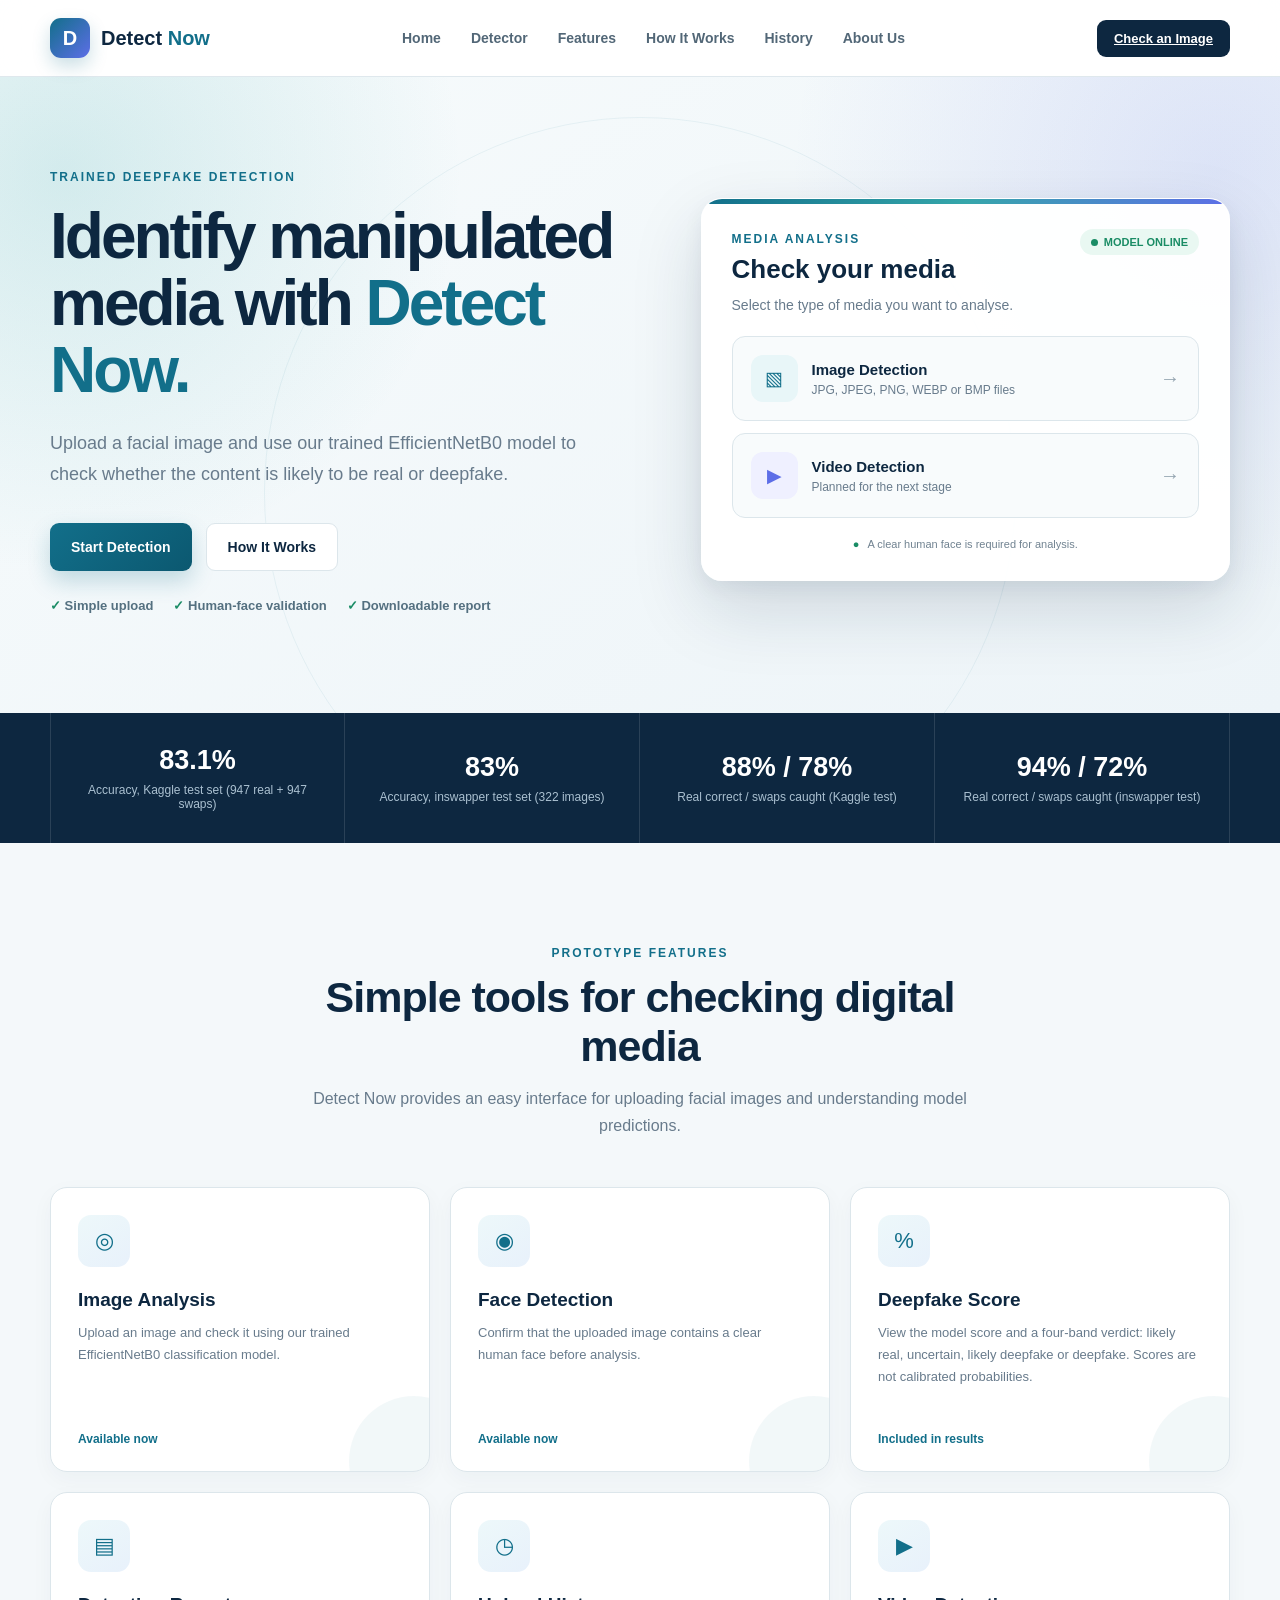
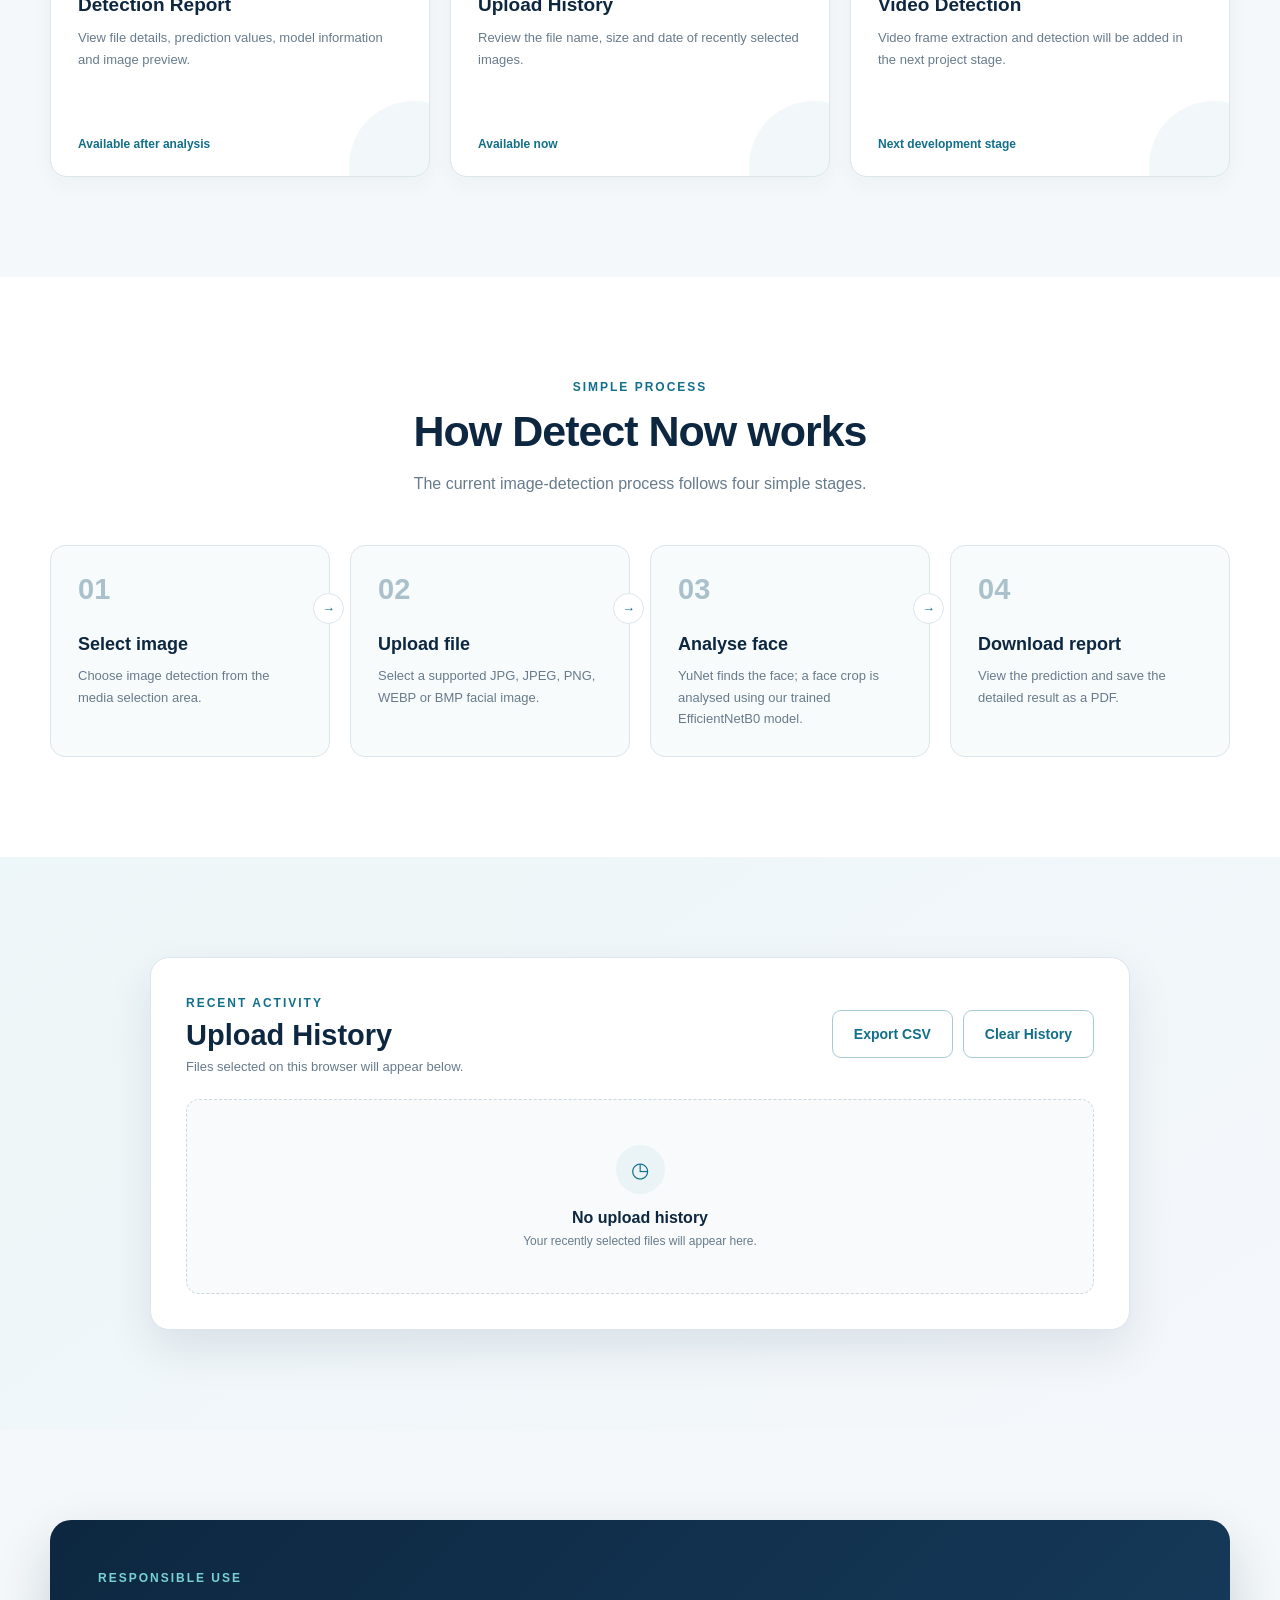
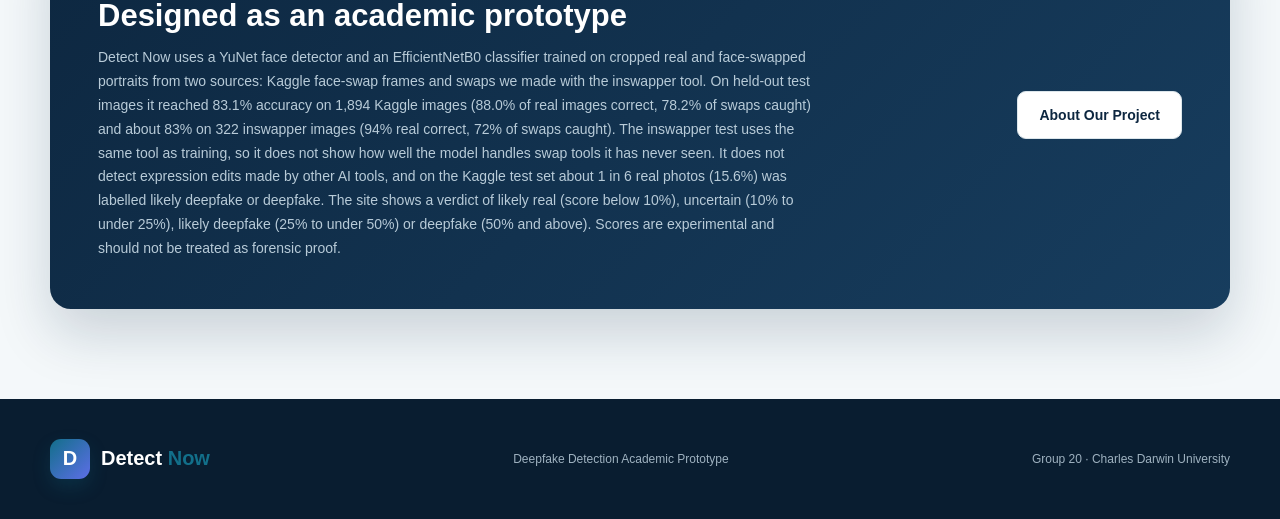
==== commit bca66388: "Four verdict bands and face box fix" ====
--- a/index.html
+++ b/index.html
@@ -228,7 +228,7 @@
     <article class="feature-card">
       <span class="feature-icon">%</span>
       <h3>Deepfake Score</h3>
-      <p>View the model score and a three-band verdict: likely real, uncertain or likely deepfake. Scores are not calibrated probabilities.</p>
+      <p>View the model score and a four-band verdict: likely real, uncertain, likely deepfake or deepfake. Scores are not calibrated probabilities.</p>
       <span class="feature-link">Included in results</span>
     </article>
 
@@ -324,9 +324,7 @@
       images (88.0% of real images correct, 78.2% of swaps caught) and about 83% on 322 inswapper
       images (94% real correct, 72% of swaps caught). The inswapper test uses the same tool as
       training, so it does not show how well the model handles swap tools it has never seen.
-      It does not detect expression edits made by other AI tools, and roughly 6 to 12 in 100
-      real photos may be flagged as fake. The site shows a verdict of likely real (score below 15%),
-      uncertain (15% to under 50%) or likely deepfake (50% and above). Scores are experimental and
+      It does not detect expression edits made by other AI tools, and on the Kaggle test set about 1 in 6 real photos (15.6%) was labelled likely deepfake or deepfake. The site shows a verdict of likely real (score below 10%), uncertain (10% to under 25%), likely deepfake (25% to under 50%) or deepfake (50% and above). Scores are experimental and
       should not be treated as forensic proof.
     </p>
   </div>
